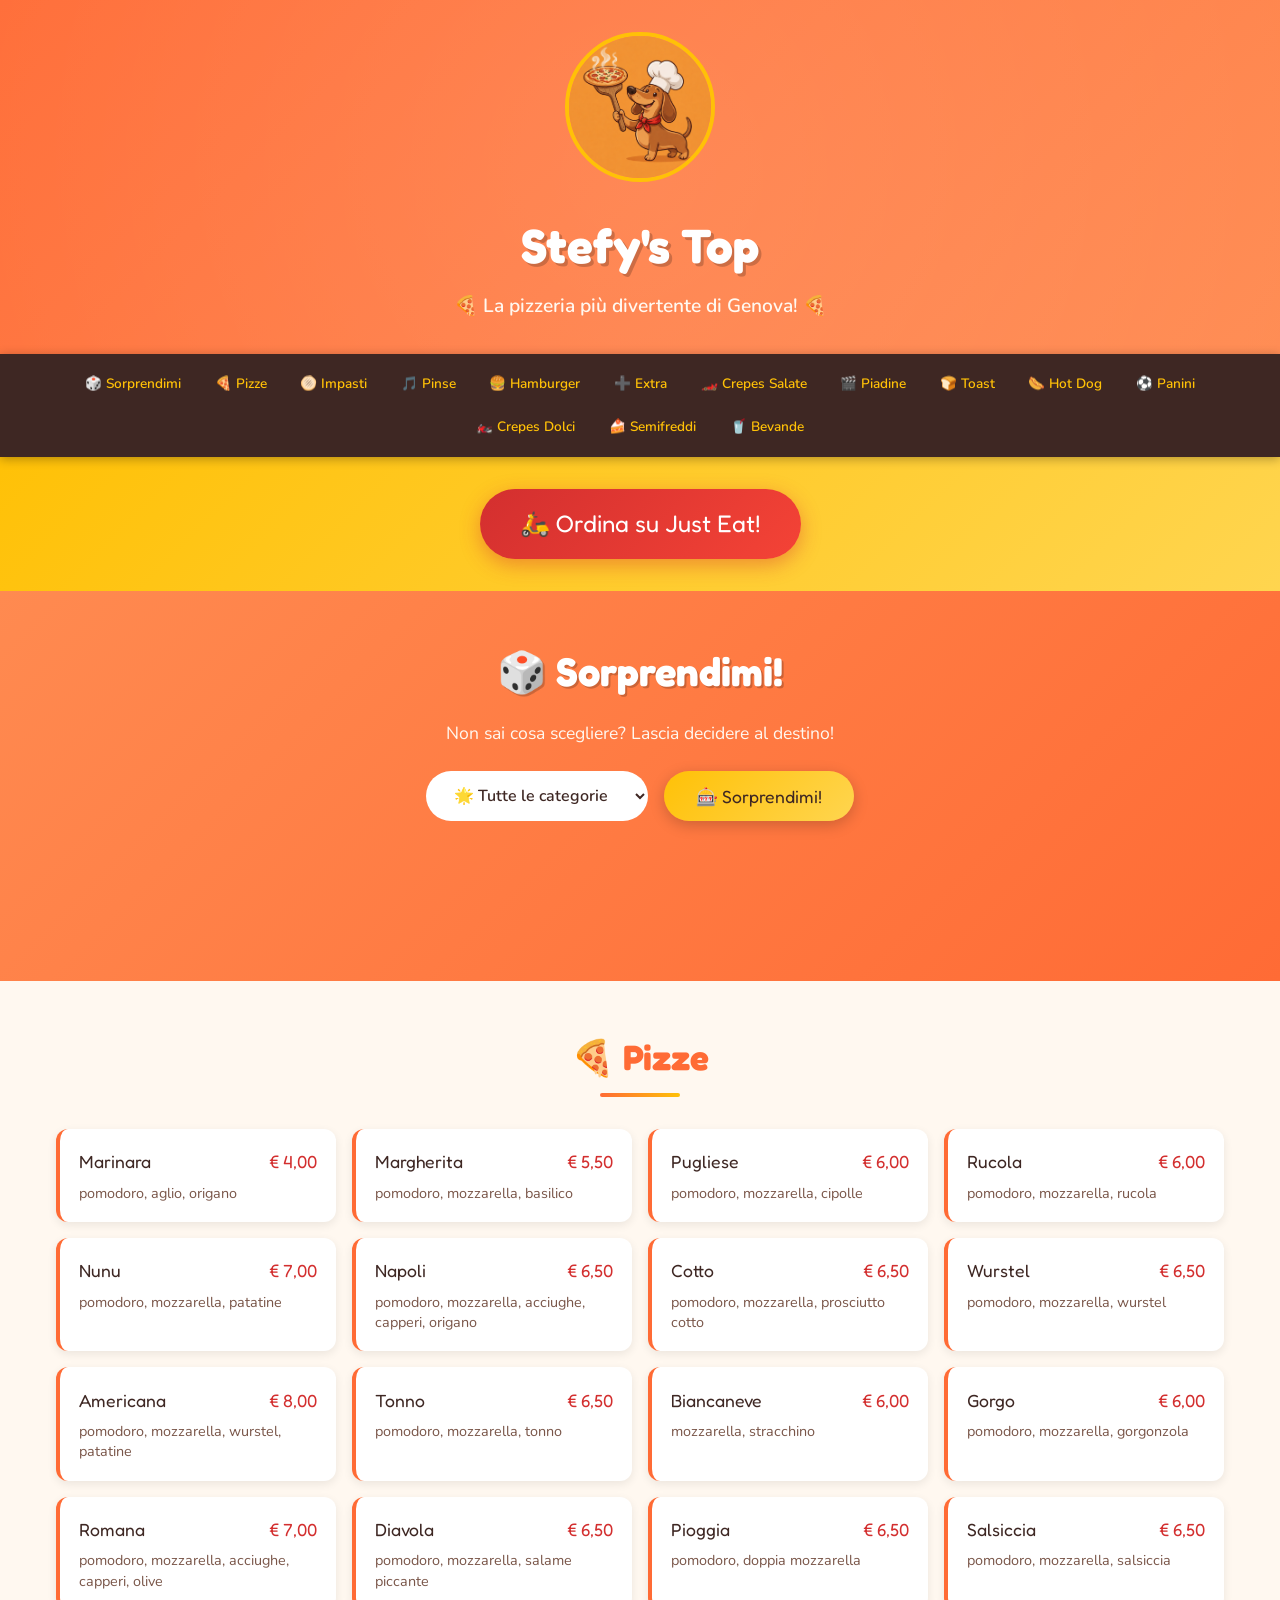
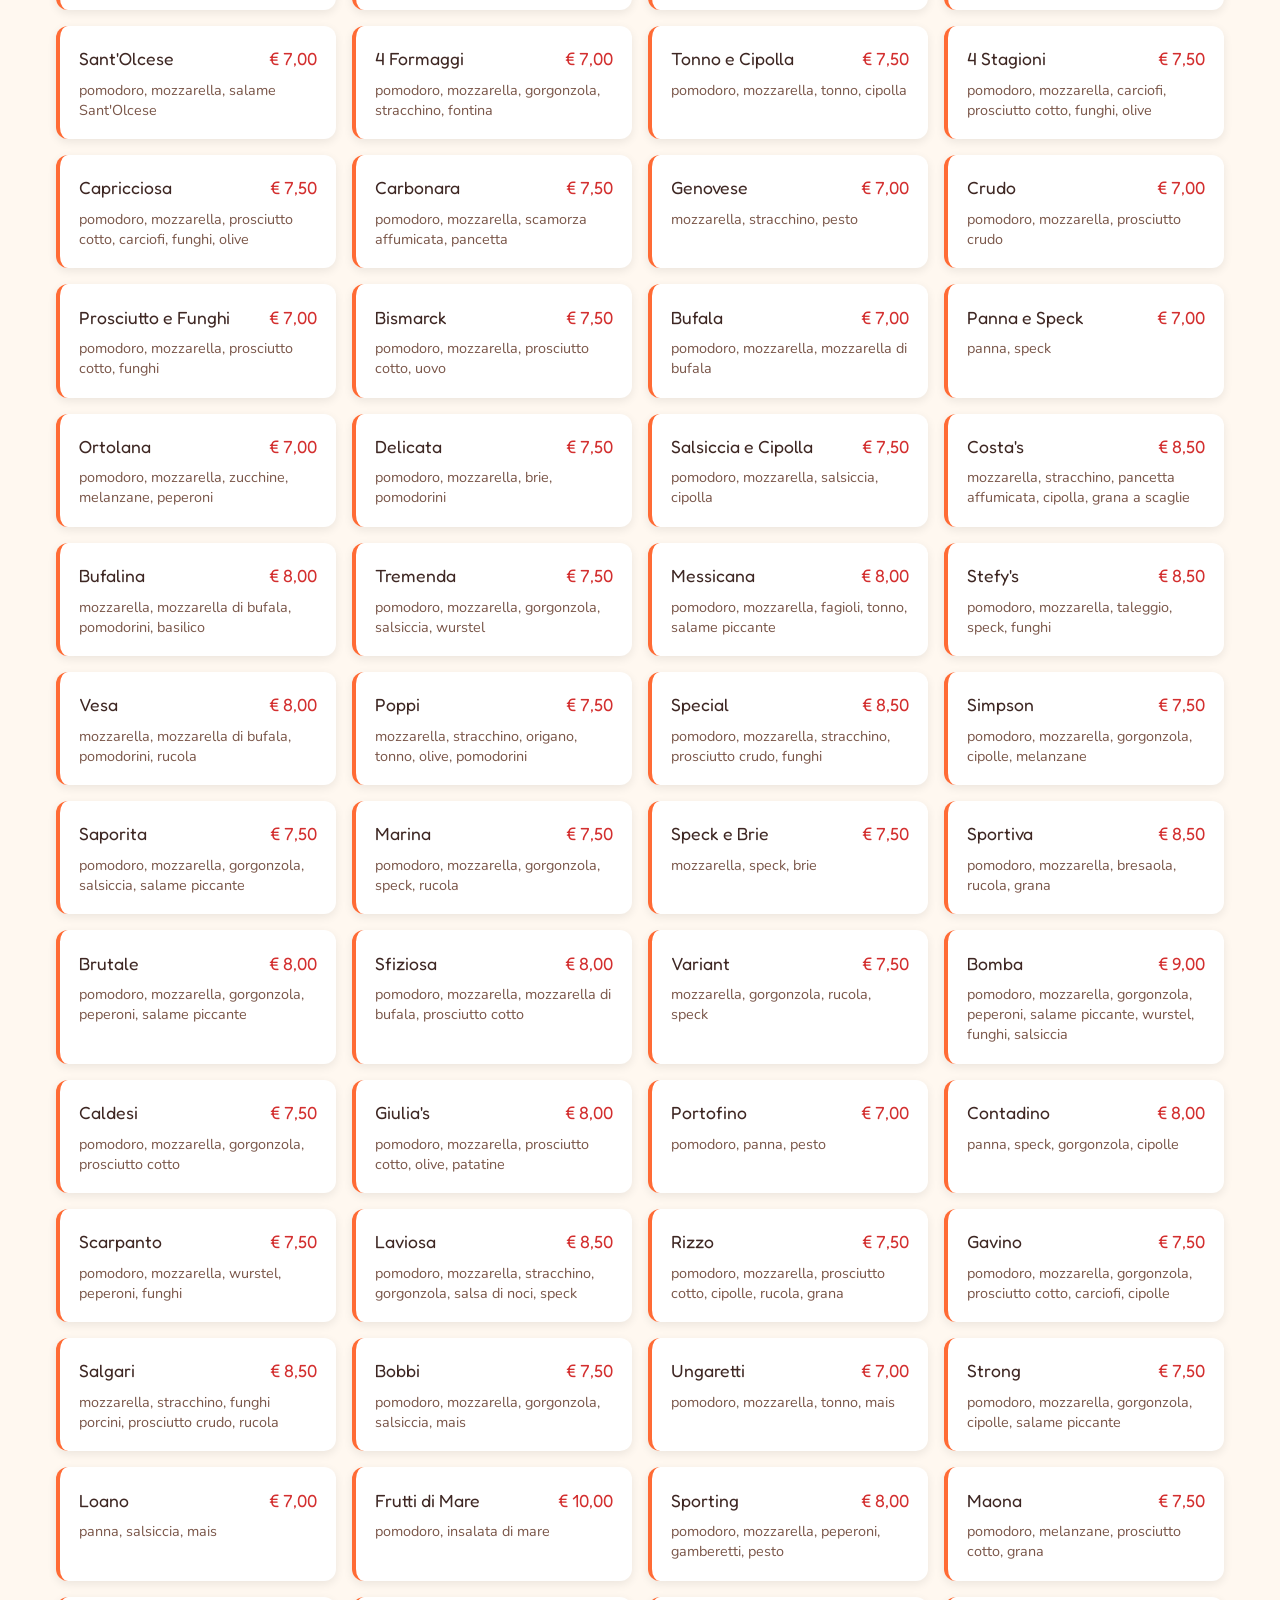
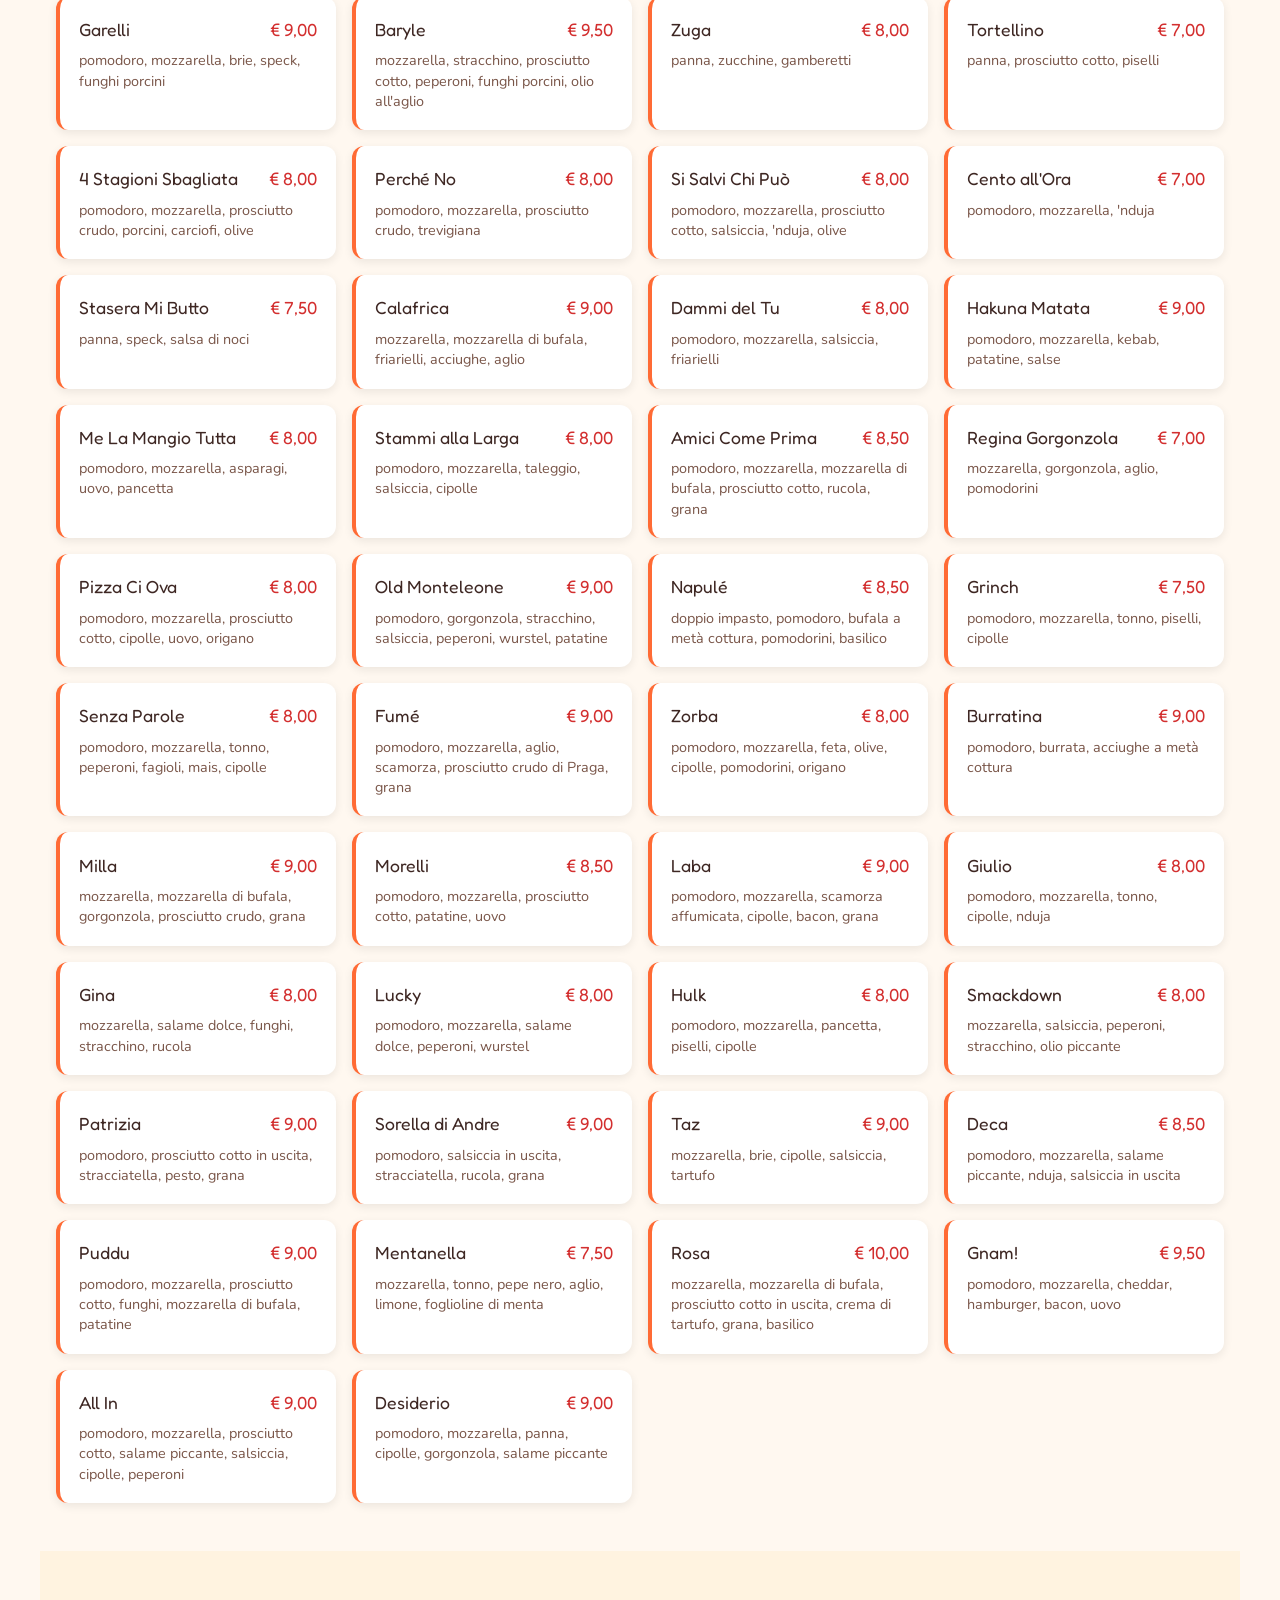
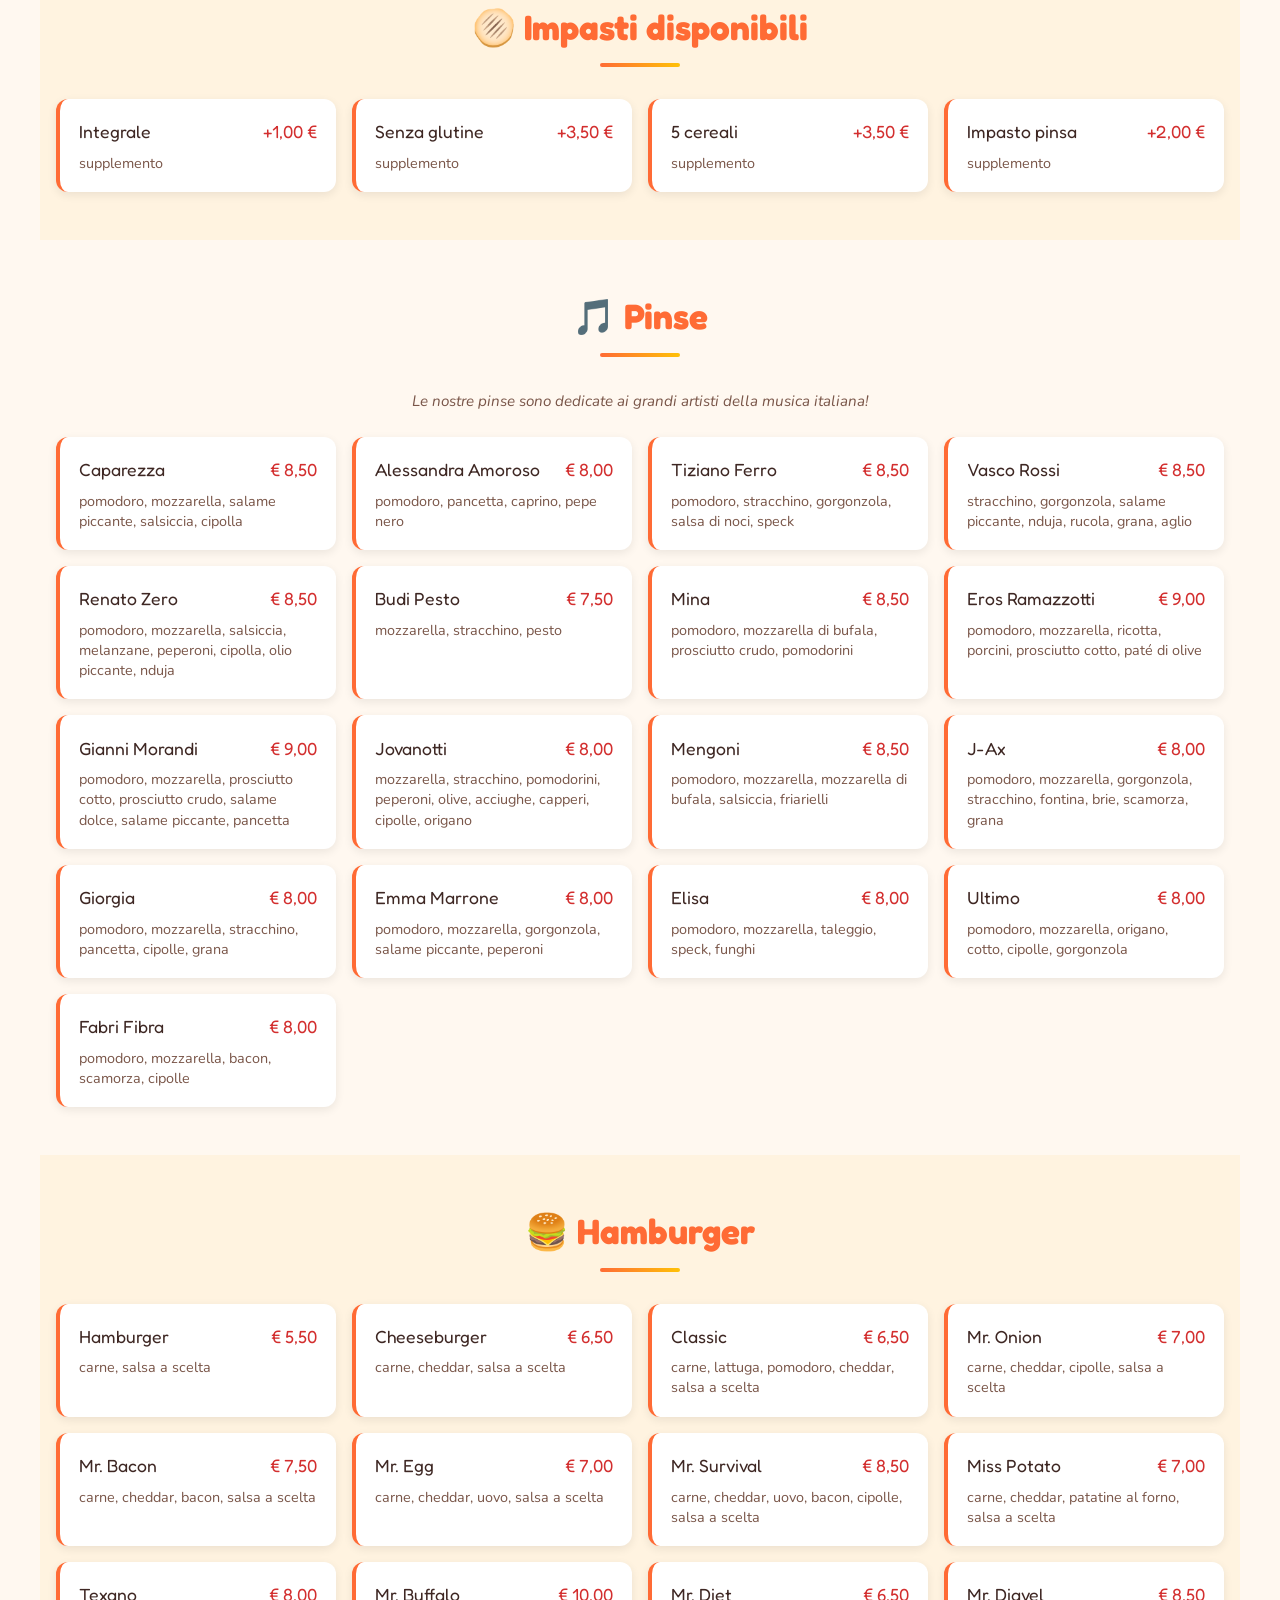
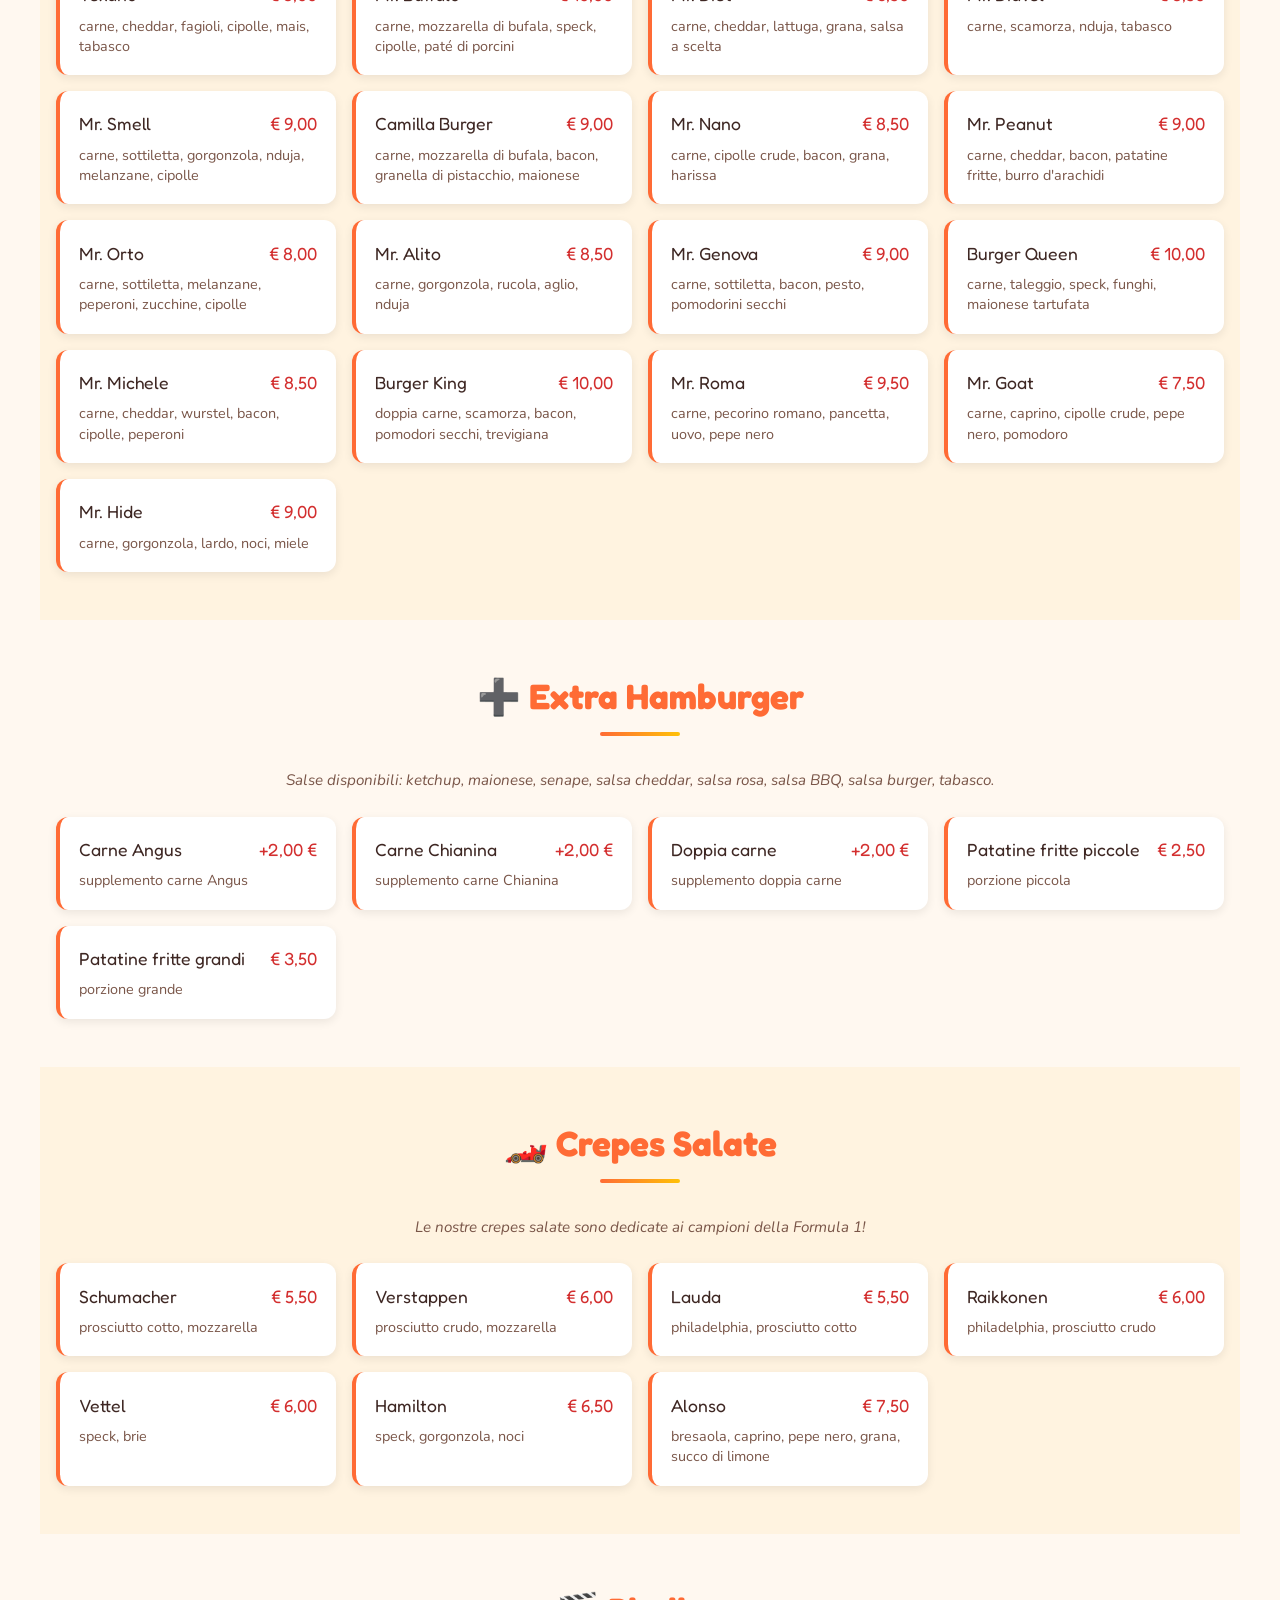
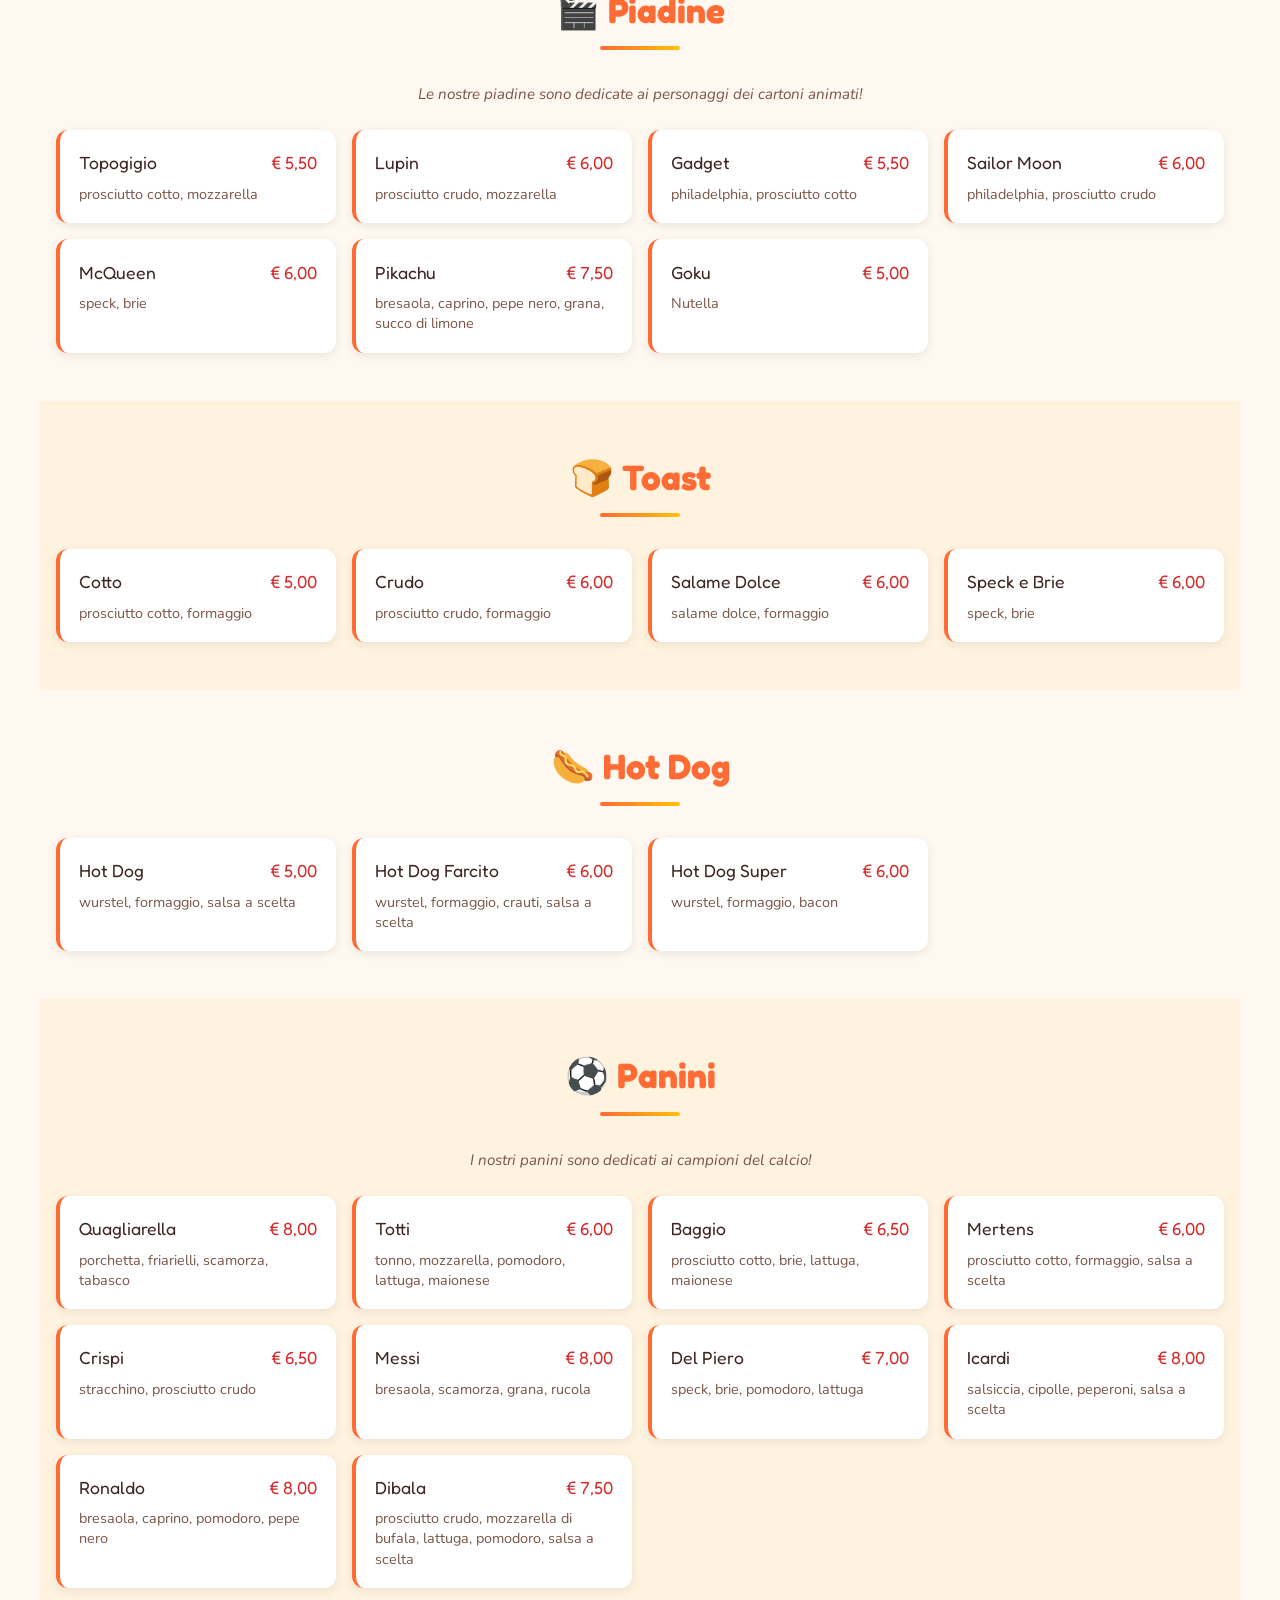
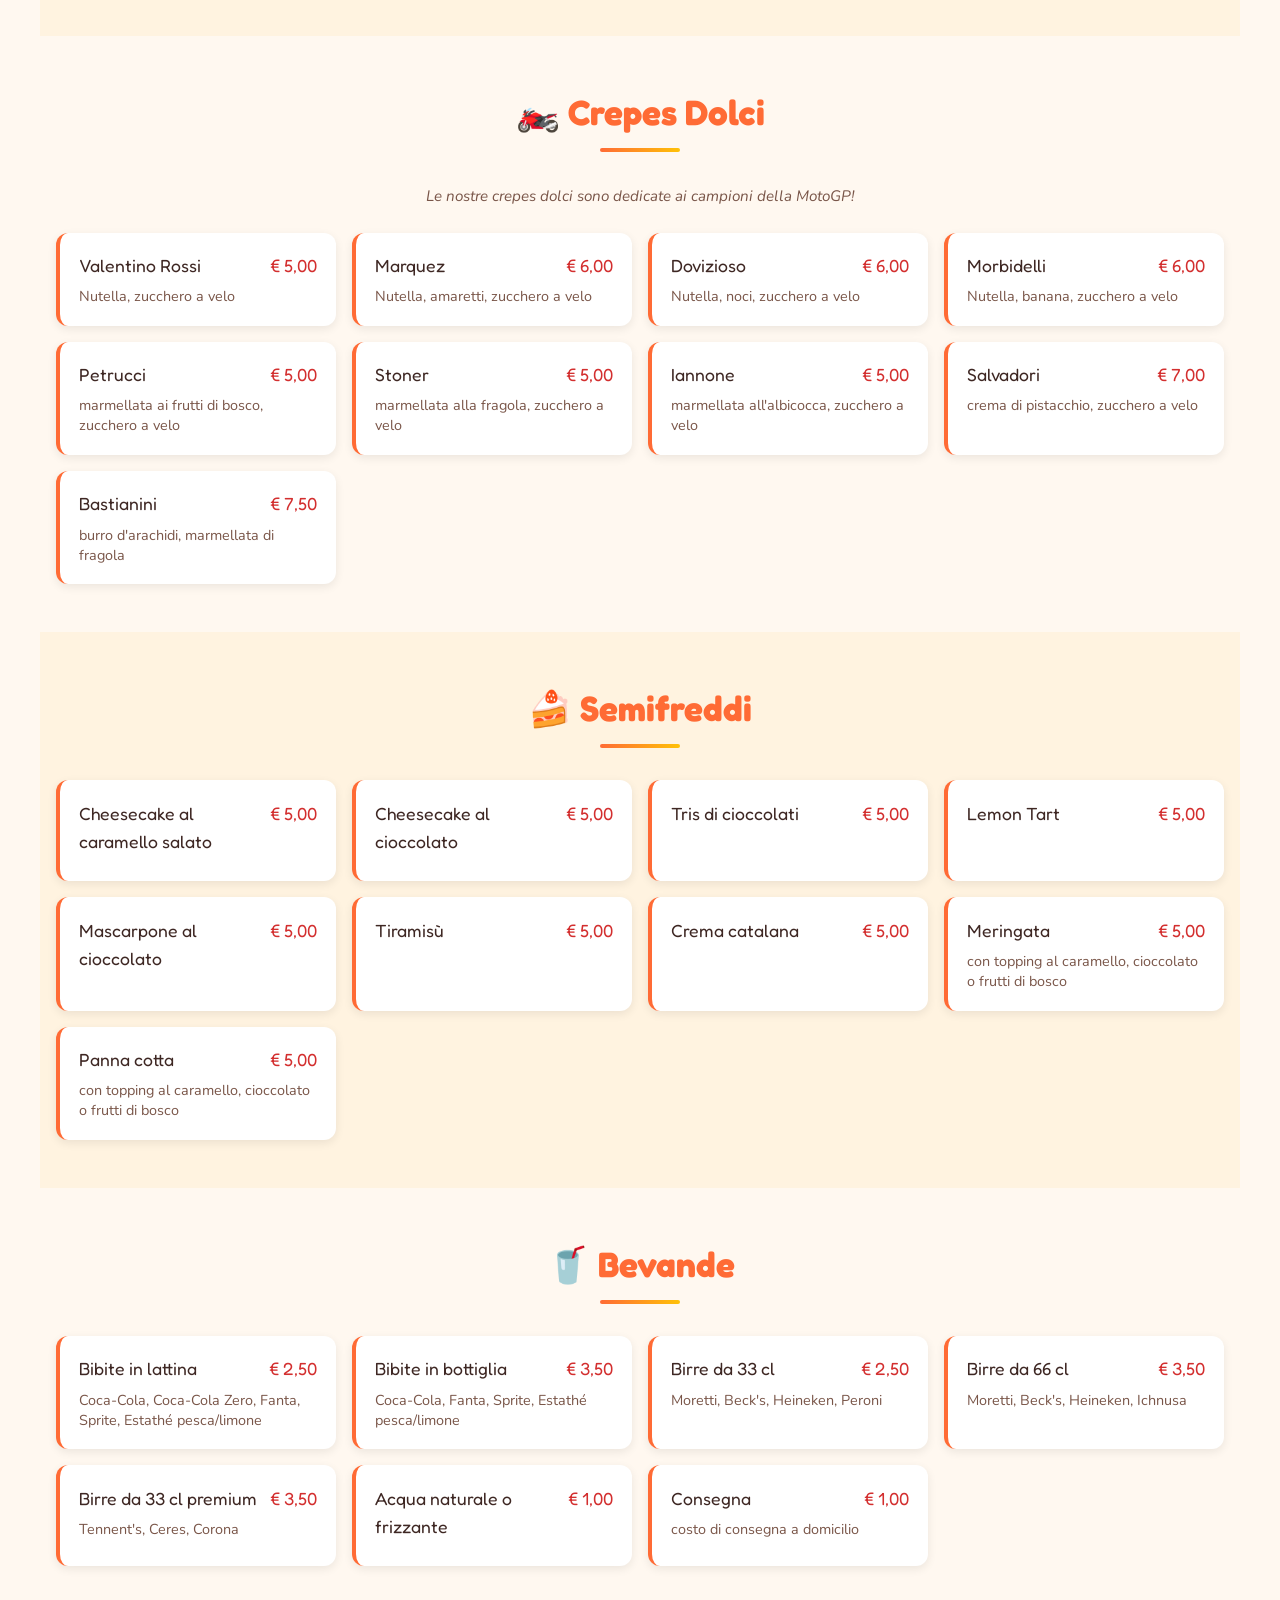
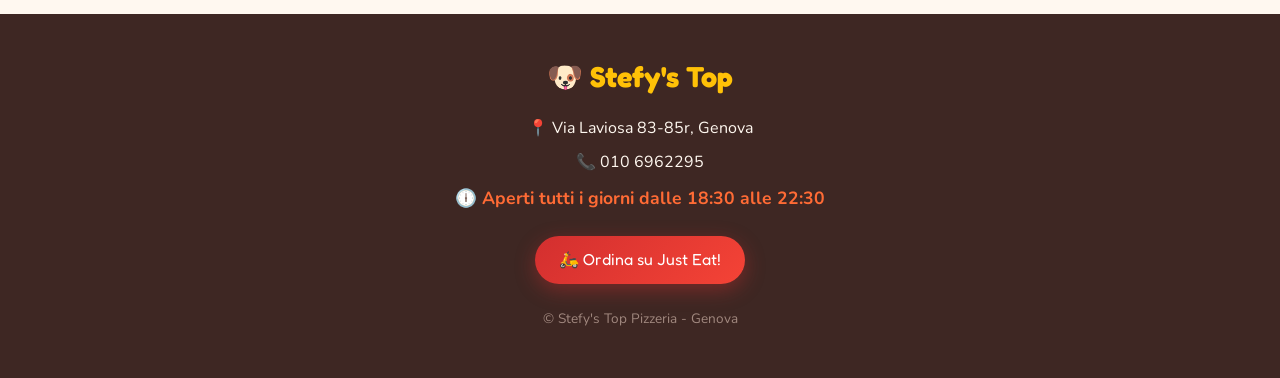
==== Sito/final/index.html @ 343612b5 "Add files via upload" ====
<!DOCTYPE html>
<html lang="it">
<head>
    <meta charset="UTF-8">
    <meta name="viewport" content="width=device-width, initial-scale=1.0">
    <title>Stefy's Top - Pizzeria Genova</title>
    <meta name="description" content="Stefy's Top Pizzeria a Genova - Pizza, Hamburger, Piadine e tanto altro! Ordina su Just Eat o vieni a trovarci in Via Laviosa 83-85r.">
    
    <!-- Stylesheet -->
    <link rel="stylesheet" href="style.css">
</head>
<body>

    <!-- ==========================================================================
         HEADER - Intestazione con mascotte e nome pizzeria
         Per cambiare il nome o il tagline, modifica il testo qui sotto.
         Per cambiare l'immagine della mascotte, sostituisci il file images/mascot.png
         ========================================================================== -->
    <header class="header">
        <div class="header-content">
            <img
src="images/mascot.png"
alt="Mascotte Stefy's Top - bassotto con cappello da chef"
class="mascot-img"
>
            <h1>Stefy's Top</h1>
            <p class="tagline">🍕 La pizzeria più divertente di Genova! 🍕</p>
        </div>
    </header>

    <!-- ==========================================================================
         NAVIGAZIONE - Menu di navigazione sticky
         Per aggiungere una nuova sezione, aggiungi un nuovo <a> con href="#id-sezione"
         ========================================================================== -->
    <nav class="nav">
        <div class="nav-container">
            <a href="#sorprendimi">🎲 Sorprendimi</a>
            <a href="#pizze">🍕 Pizze</a>
            <a href="#impasti">🫓 Impasti</a>
            <a href="#pinse">🎵 Pinse</a>
            <a href="#hamburger">🍔 Hamburger</a>
            <a href="#extra-hamburger">➕ Extra</a>
            <a href="#crepes-salate">🏎️ Crepes Salate</a>
            <a href="#piadine">🎬 Piadine</a>
            <a href="#toast">🍞 Toast</a>
            <a href="#hotdog">🌭 Hot Dog</a>
            <a href="#panini">⚽ Panini</a>
            <a href="#crepes-dolci">🏍️ Crepes Dolci</a>
            <a href="#semifreddi">🍰 Semifreddi</a>
            <a href="#bevande">🥤 Bevande</a>
        </div>
    </nav>

    <!-- ==========================================================================
         BOTTONE JUST EAT - Link per ordinare online
         Per cambiare il link, modifica l'attributo href qui sotto.
         ========================================================================== -->
    <section class="justeat-section">
        <a
href="https://www.justeat.it/restaurants-stefystoppizzeria/menu"
class="justeat-btn"
target="_blank"
rel="noopener noreferrer"
>
            🛵 Ordina su Just Eat!
        </a>
    </section>

    <!-- ==========================================================================
         SEZIONE SORPRENDIMI - Feature interattiva
         L'utente sceglie una categoria e riceve un suggerimento casuale.
         La logica è gestita in script.js
         ========================================================================== -->
    <section class="sorprendimi-section" id="sorprendimi">
        <h2>🎲 Sorprendimi!</h2>
        <p>Non sai cosa scegliere? Lascia decidere al destino!</p>
        <div class="sorprendimi-controls">
            <select
id="sorprendimi-category"
class="sorprendimi-select"
aria-label="Scegli una categoria"
>
                <option value="tutte">🌟 Tutte le categorie</option>
                <option value="Pizze">🍕 Pizze</option>
                <option value="Pinse">🎵 Pinse</option>
                <option value="Hamburger">🍔 Hamburger</option>
                <option value="Crepes Salate">🏎️ Crepes Salate</option>
                <option value="Piadine">🎬 Piadine</option>
                <option value="Toast">🍞 Toast</option>
                <option value="Hot Dog">🌭 Hot Dog</option>
                <option value="Panini">⚽ Panini</option>
                <option value="Crepes Dolci">🏍️ Crepes Dolci</option>
                <option value="Semifreddi">🍰 Semifreddi</option>
            </select>
            <button id="sorprendimi-btn" class="sorprendimi-btn">🎰 Sorprendimi!</button>
        </div>
        <div id="sorprendimi-result" class="sorprendimi-result"></div>
    </section>

    <!-- ==========================================================================
         SEZIONI MENU
         Ogni sezione contiene gli elementi di una categoria.
         Per aggiungere/rimuovere elementi, modifica sia l'HTML qui sotto
         che i dati in script.js (per la funzione Sorprendimi).
         ========================================================================== -->

    <!-- ===== PIZZE ===== -->
    <section class="menu-section" id="pizze">
        <h2>🍕 Pizze</h2>
        <div class="section-divider"></div>
        <div class="menu-grid">
            <div class="menu-card">
<div class="item-header"><span class="item-name">Marinara</span><span class="item-price">€ 4,00</span></div>
<p class="item-desc">pomodoro, aglio, origano</p>
</div>
            <div class="menu-card">
<div class="item-header"><span class="item-name">Margherita</span><span class="item-price">€ 5,50</span></div>
<p class="item-desc">pomodoro, mozzarella, basilico</p>
</div>
            <div class="menu-card">
<div class="item-header"><span class="item-name">Pugliese</span><span class="item-price">€ 6,00</span></div>
<p class="item-desc">pomodoro, mozzarella, cipolle</p>
</div>
            <div class="menu-card">
<div class="item-header"><span class="item-name">Rucola</span><span class="item-price">€ 6,00</span></div>
<p class="item-desc">pomodoro, mozzarella, rucola</p>
</div>
            <div class="menu-card">
<div class="item-header"><span class="item-name">Nunu</span><span class="item-price">€ 7,00</span></div>
<p class="item-desc">pomodoro, mozzarella, patatine</p>
</div>
            <div class="menu-card">
<div class="item-header"><span class="item-name">Napoli</span><span class="item-price">€ 6,50</span></div>
<p class="item-desc">pomodoro, mozzarella, acciughe, capperi, origano</p>
</div>
            <div class="menu-card">
<div class="item-header"><span class="item-name">Cotto</span><span class="item-price">€ 6,50</span></div>
<p class="item-desc">pomodoro, mozzarella, prosciutto cotto</p>
</div>
            <div class="menu-card">
<div class="item-header"><span class="item-name">Wurstel</span><span class="item-price">€ 6,50</span></div>
<p class="item-desc">pomodoro, mozzarella, wurstel</p>
</div>
            <div class="menu-card">
<div class="item-header"><span class="item-name">Americana</span><span class="item-price">€ 8,00</span></div>
<p class="item-desc">pomodoro, mozzarella, wurstel, patatine</p>
</div>
            <div class="menu-card">
<div class="item-header"><span class="item-name">Tonno</span><span class="item-price">€ 6,50</span></div>
<p class="item-desc">pomodoro, mozzarella, tonno</p>
</div>
            <div class="menu-card">
<div class="item-header"><span class="item-name">Biancaneve</span><span class="item-price">€ 6,00</span></div>
<p class="item-desc">mozzarella, stracchino</p>
</div>
            <div class="menu-card">
<div class="item-header"><span class="item-name">Gorgo</span><span class="item-price">€ 6,00</span></div>
<p class="item-desc">pomodoro, mozzarella, gorgonzola</p>
</div>
            <div class="menu-card">
<div class="item-header"><span class="item-name">Romana</span><span class="item-price">€ 7,00</span></div>
<p class="item-desc">pomodoro, mozzarella, acciughe, capperi, olive</p>
</div>
            <div class="menu-card">
<div class="item-header"><span class="item-name">Diavola</span><span class="item-price">€ 6,50</span></div>
<p class="item-desc">pomodoro, mozzarella, salame piccante</p>
</div>
            <div class="menu-card">
<div class="item-header"><span class="item-name">Pioggia</span><span class="item-price">€ 6,50</span></div>
<p class="item-desc">pomodoro, doppia mozzarella</p>
</div>
            <div class="menu-card">
<div class="item-header"><span class="item-name">Salsiccia</span><span class="item-price">€ 6,50</span></div>
<p class="item-desc">pomodoro, mozzarella, salsiccia</p>
</div>
            <div class="menu-card">
<div class="item-header"><span class="item-name">Sant'Olcese</span><span class="item-price">€ 7,00</span></div>
<p class="item-desc">pomodoro, mozzarella, salame Sant'Olcese</p>
</div>
            <div class="menu-card">
<div class="item-header"><span class="item-name">4 Formaggi</span><span class="item-price">€ 7,00</span></div>
<p class="item-desc">pomodoro, mozzarella, gorgonzola, stracchino, fontina</p>
</div>
            <div class="menu-card">
<div class="item-header"><span class="item-name">Tonno e Cipolla</span><span class="item-price">€ 7,50</span></div>
<p class="item-desc">pomodoro, mozzarella, tonno, cipolla</p>
</div>
            <div class="menu-card">
<div class="item-header"><span class="item-name">4 Stagioni</span><span class="item-price">€ 7,50</span></div>
<p class="item-desc">pomodoro, mozzarella, carciofi, prosciutto cotto, funghi, olive</p>
</div>
            <div class="menu-card">
<div class="item-header"><span class="item-name">Capricciosa</span><span class="item-price">€ 7,50</span></div>
<p class="item-desc">pomodoro, mozzarella, prosciutto cotto, carciofi, funghi, olive</p>
</div>
            <div class="menu-card">
<div class="item-header"><span class="item-name">Carbonara</span><span class="item-price">€ 7,50</span></div>
<p class="item-desc">pomodoro, mozzarella, scamorza affumicata, pancetta</p>
</div>
            <div class="menu-card">
<div class="item-header"><span class="item-name">Genovese</span><span class="item-price">€ 7,00</span></div>
<p class="item-desc">mozzarella, stracchino, pesto</p>
</div>
            <div class="menu-card">
<div class="item-header"><span class="item-name">Crudo</span><span class="item-price">€ 7,00</span></div>
<p class="item-desc">pomodoro, mozzarella, prosciutto crudo</p>
</div>
            <div class="menu-card">
<div class="item-header"><span class="item-name">Prosciutto e Funghi</span><span class="item-price">€ 7,00</span></div>
<p class="item-desc">pomodoro, mozzarella, prosciutto cotto, funghi</p>
</div>
            <div class="menu-card">
<div class="item-header"><span class="item-name">Bismarck</span><span class="item-price">€ 7,50</span></div>
<p class="item-desc">pomodoro, mozzarella, prosciutto cotto, uovo</p>
</div>
            <div class="menu-card">
<div class="item-header"><span class="item-name">Bufala</span><span class="item-price">€ 7,00</span></div>
<p class="item-desc">pomodoro, mozzarella, mozzarella di bufala</p>
</div>
            <div class="menu-card">
<div class="item-header"><span class="item-name">Panna e Speck</span><span class="item-price">€ 7,00</span></div>
<p class="item-desc">panna, speck</p>
</div>
            <div class="menu-card">
<div class="item-header"><span class="item-name">Ortolana</span><span class="item-price">€ 7,00</span></div>
<p class="item-desc">pomodoro, mozzarella, zucchine, melanzane, peperoni</p>
</div>
            <div class="menu-card">
<div class="item-header"><span class="item-name">Delicata</span><span class="item-price">€ 7,50</span></div>
<p class="item-desc">pomodoro, mozzarella, brie, pomodorini</p>
</div>
            <div class="menu-card">
<div class="item-header"><span class="item-name">Salsiccia e Cipolla</span><span class="item-price">€ 7,50</span></div>
<p class="item-desc">pomodoro, mozzarella, salsiccia, cipolla</p>
</div>
            <div class="menu-card">
<div class="item-header"><span class="item-name">Costa's</span><span class="item-price">€ 8,50</span></div>
<p class="item-desc">mozzarella, stracchino, pancetta affumicata, cipolla, grana a scaglie</p>
</div>
            <div class="menu-card">
<div class="item-header"><span class="item-name">Bufalina</span><span class="item-price">€ 8,00</span></div>
<p class="item-desc">mozzarella, mozzarella di bufala, pomodorini, basilico</p>
</div>
            <div class="menu-card">
<div class="item-header"><span class="item-name">Tremenda</span><span class="item-price">€ 7,50</span></div>
<p class="item-desc">pomodoro, mozzarella, gorgonzola, salsiccia, wurstel</p>
</div>
            <div class="menu-card">
<div class="item-header"><span class="item-name">Messicana</span><span class="item-price">€ 8,00</span></div>
<p class="item-desc">pomodoro, mozzarella, fagioli, tonno, salame piccante</p>
</div>
            <div class="menu-card">
<div class="item-header"><span class="item-name">Stefy's</span><span class="item-price">€ 8,50</span></div>
<p class="item-desc">pomodoro, mozzarella, taleggio, speck, funghi</p>
</div>
            <div class="menu-card">
<div class="item-header"><span class="item-name">Vesa</span><span class="item-price">€ 8,00</span></div>
<p class="item-desc">mozzarella, mozzarella di bufala, pomodorini, rucola</p>
</div>
            <div class="menu-card">
<div class="item-header"><span class="item-name">Poppi</span><span class="item-price">€ 7,50</span></div>
<p class="item-desc">mozzarella, stracchino, origano, tonno, olive, pomodorini</p>
</div>
            <div class="menu-card">
<div class="item-header"><span class="item-name">Special</span><span class="item-price">€ 8,50</span></div>
<p class="item-desc">pomodoro, mozzarella, stracchino, prosciutto crudo, funghi</p>
</div>
            <div class="menu-card">
<div class="item-header"><span class="item-name">Simpson</span><span class="item-price">€ 7,50</span></div>
<p class="item-desc">pomodoro, mozzarella, gorgonzola, cipolle, melanzane</p>
</div>
            <div class="menu-card">
<div class="item-header"><span class="item-name">Saporita</span><span class="item-price">€ 7,50</span></div>
<p class="item-desc">pomodoro, mozzarella, gorgonzola, salsiccia, salame piccante</p>
</div>
            <div class="menu-card">
<div class="item-header"><span class="item-name">Marina</span><span class="item-price">€ 7,50</span></div>
<p class="item-desc">pomodoro, mozzarella, gorgonzola, speck, rucola</p>
</div>
            <div class="menu-card">
<div class="item-header"><span class="item-name">Speck e Brie</span><span class="item-price">€ 7,50</span></div>
<p class="item-desc">mozzarella, speck, brie</p>
</div>
            <div class="menu-card">
<div class="item-header"><span class="item-name">Sportiva</span><span class="item-price">€ 8,50</span></div>
<p class="item-desc">pomodoro, mozzarella, bresaola, rucola, grana</p>
</div>
            <div class="menu-card">
<div class="item-header"><span class="item-name">Brutale</span><span class="item-price">€ 8,00</span></div>
<p class="item-desc">pomodoro, mozzarella, gorgonzola, peperoni, salame piccante</p>
</div>
            <div class="menu-card">
<div class="item-header"><span class="item-name">Sfiziosa</span><span class="item-price">€ 8,00</span></div>
<p class="item-desc">pomodoro, mozzarella, mozzarella di bufala, prosciutto cotto</p>
</div>
            <div class="menu-card">
<div class="item-header"><span class="item-name">Variant</span><span class="item-price">€ 7,50</span></div>
<p class="item-desc">mozzarella, gorgonzola, rucola, speck</p>
</div>
            <div class="menu-card">
<div class="item-header"><span class="item-name">Bomba</span><span class="item-price">€ 9,00</span></div>
<p class="item-desc">pomodoro, mozzarella, gorgonzola, peperoni, salame piccante, wurstel, funghi, salsiccia</p>
</div>
            <div class="menu-card">
<div class="item-header"><span class="item-name">Caldesi</span><span class="item-price">€ 7,50</span></div>
<p class="item-desc">pomodoro, mozzarella, gorgonzola, prosciutto cotto</p>
</div>
            <div class="menu-card">
<div class="item-header"><span class="item-name">Giulia's</span><span class="item-price">€ 8,00</span></div>
<p class="item-desc">pomodoro, mozzarella, prosciutto cotto, olive, patatine</p>
</div>
            <div class="menu-card">
<div class="item-header"><span class="item-name">Portofino</span><span class="item-price">€ 7,00</span></div>
<p class="item-desc">pomodoro, panna, pesto</p>
</div>
            <div class="menu-card">
<div class="item-header"><span class="item-name">Contadino</span><span class="item-price">€ 8,00</span></div>
<p class="item-desc">panna, speck, gorgonzola, cipolle</p>
</div>
            <div class="menu-card">
<div class="item-header"><span class="item-name">Scarpanto</span><span class="item-price">€ 7,50</span></div>
<p class="item-desc">pomodoro, mozzarella, wurstel, peperoni, funghi</p>
</div>
            <div class="menu-card">
<div class="item-header"><span class="item-name">Laviosa</span><span class="item-price">€ 8,50</span></div>
<p class="item-desc">pomodoro, mozzarella, stracchino, gorgonzola, salsa di noci, speck</p>
</div>
            <div class="menu-card">
<div class="item-header"><span class="item-name">Rizzo</span><span class="item-price">€ 7,50</span></div>
<p class="item-desc">pomodoro, mozzarella, prosciutto cotto, cipolle, rucola, grana</p>
</div>
            <div class="menu-card">
<div class="item-header"><span class="item-name">Gavino</span><span class="item-price">€ 7,50</span></div>
<p class="item-desc">pomodoro, mozzarella, gorgonzola, prosciutto cotto, carciofi, cipolle</p>
</div>
            <div class="menu-card">
<div class="item-header"><span class="item-name">Salgari</span><span class="item-price">€ 8,50</span></div>
<p class="item-desc">mozzarella, stracchino, funghi porcini, prosciutto crudo, rucola</p>
</div>
            <div class="menu-card">
<div class="item-header"><span class="item-name">Bobbi</span><span class="item-price">€ 7,50</span></div>
<p class="item-desc">pomodoro, mozzarella, gorgonzola, salsiccia, mais</p>
</div>
            <div class="menu-card">
<div class="item-header"><span class="item-name">Ungaretti</span><span class="item-price">€ 7,00</span></div>
<p class="item-desc">pomodoro, mozzarella, tonno, mais</p>
</div>
            <div class="menu-card">
<div class="item-header"><span class="item-name">Strong</span><span class="item-price">€ 7,50</span></div>
<p class="item-desc">pomodoro, mozzarella, gorgonzola, cipolle, salame piccante</p>
</div>
            <div class="menu-card">
<div class="item-header"><span class="item-name">Loano</span><span class="item-price">€ 7,00</span></div>
<p class="item-desc">panna, salsiccia, mais</p>
</div>
            <div class="menu-card">
<div class="item-header"><span class="item-name">Frutti di Mare</span><span class="item-price">€ 10,00</span></div>
<p class="item-desc">pomodoro, insalata di mare</p>
</div>
            <div class="menu-card">
<div class="item-header"><span class="item-name">Sporting</span><span class="item-price">€ 8,00</span></div>
<p class="item-desc">pomodoro, mozzarella, peperoni, gamberetti, pesto</p>
</div>
            <div class="menu-card">
<div class="item-header"><span class="item-name">Maona</span><span class="item-price">€ 7,50</span></div>
<p class="item-desc">pomodoro, melanzane, prosciutto cotto, grana</p>
</div>
            <div class="menu-card">
<div class="item-header"><span class="item-name">Garelli</span><span class="item-price">€ 9,00</span></div>
<p class="item-desc">pomodoro, mozzarella, brie, speck, funghi porcini</p>
</div>
            <div class="menu-card">
<div class="item-header"><span class="item-name">Baryle</span><span class="item-price">€ 9,50</span></div>
<p class="item-desc">mozzarella, stracchino, prosciutto cotto, peperoni, funghi porcini, olio all'aglio</p>
</div>
            <div class="menu-card">
<div class="item-header"><span class="item-name">Zuga</span><span class="item-price">€ 8,00</span></div>
<p class="item-desc">panna, zucchine, gamberetti</p>
</div>
            <div class="menu-card">
<div class="item-header"><span class="item-name">Tortellino</span><span class="item-price">€ 7,00</span></div>
<p class="item-desc">panna, prosciutto cotto, piselli</p>
</div>
            <div class="menu-card">
<div class="item-header"><span class="item-name">4 Stagioni Sbagliata</span><span class="item-price">€ 8,00</span></div>
<p class="item-desc">pomodoro, mozzarella, prosciutto crudo, porcini, carciofi, olive</p>
</div>
            <div class="menu-card">
<div class="item-header"><span class="item-name">Perché No</span><span class="item-price">€ 8,00</span></div>
<p class="item-desc">pomodoro, mozzarella, prosciutto crudo, trevigiana</p>
</div>
            <div class="menu-card">
<div class="item-header"><span class="item-name">Si Salvi Chi Può</span><span class="item-price">€ 8,00</span></div>
<p class="item-desc">pomodoro, mozzarella, prosciutto cotto, salsiccia, 'nduja, olive</p>
</div>
            <div class="menu-card">
<div class="item-header"><span class="item-name">Cento all'Ora</span><span class="item-price">€ 7,00</span></div>
<p class="item-desc">pomodoro, mozzarella, 'nduja</p>
</div>
            <div class="menu-card">
<div class="item-header"><span class="item-name">Stasera Mi Butto</span><span class="item-price">€ 7,50</span></div>
<p class="item-desc">panna, speck, salsa di noci</p>
</div>
            <div class="menu-card">
<div class="item-header"><span class="item-name">Calafrica</span><span class="item-price">€ 9,00</span></div>
<p class="item-desc">mozzarella, mozzarella di bufala, friarielli, acciughe, aglio</p>
</div>
            <div class="menu-card">
<div class="item-header"><span class="item-name">Dammi del Tu</span><span class="item-price">€ 8,00</span></div>
<p class="item-desc">pomodoro, mozzarella, salsiccia, friarielli</p>
</div>
            <div class="menu-card">
<div class="item-header"><span class="item-name">Hakuna Matata</span><span class="item-price">€ 9,00</span></div>
<p class="item-desc">pomodoro, mozzarella, kebab, patatine, salse</p>
</div>
            <div class="menu-card">
<div class="item-header"><span class="item-name">Me La Mangio Tutta</span><span class="item-price">€ 8,00</span></div>
<p class="item-desc">pomodoro, mozzarella, asparagi, uovo, pancetta</p>
</div>
            <div class="menu-card">
<div class="item-header"><span class="item-name">Stammi alla Larga</span><span class="item-price">€ 8,00</span></div>
<p class="item-desc">pomodoro, mozzarella, taleggio, salsiccia, cipolle</p>
</div>
            <div class="menu-card">
<div class="item-header"><span class="item-name">Amici Come Prima</span><span class="item-price">€ 8,50</span></div>
<p class="item-desc">pomodoro, mozzarella, mozzarella di bufala, prosciutto cotto, rucola, grana</p>
</div>
            <div class="menu-card">
<div class="item-header"><span class="item-name">Regina Gorgonzola</span><span class="item-price">€ 7,00</span></div>
<p class="item-desc">mozzarella, gorgonzola, aglio, pomodorini</p>
</div>
            <div class="menu-card">
<div class="item-header"><span class="item-name">Pizza Ci Ova</span><span class="item-price">€ 8,00</span></div>
<p class="item-desc">pomodoro, mozzarella, prosciutto cotto, cipolle, uovo, origano</p>
</div>
            <div class="menu-card">
<div class="item-header"><span class="item-name">Old Monteleone</span><span class="item-price">€ 9,00</span></div>
<p class="item-desc">pomodoro, gorgonzola, stracchino, salsiccia, peperoni, wurstel, patatine</p>
</div>
            <div class="menu-card">
<div class="item-header"><span class="item-name">Napulé</span><span class="item-price">€ 8,50</span></div>
<p class="item-desc">doppio impasto, pomodoro, bufala a metà cottura, pomodorini, basilico</p>
</div>
            <div class="menu-card">
<div class="item-header"><span class="item-name">Grinch</span><span class="item-price">€ 7,50</span></div>
<p class="item-desc">pomodoro, mozzarella, tonno, piselli, cipolle</p>
</div>
            <div class="menu-card">
<div class="item-header"><span class="item-name">Senza Parole</span><span class="item-price">€ 8,00</span></div>
<p class="item-desc">pomodoro, mozzarella, tonno, peperoni, fagioli, mais, cipolle</p>
</div>
            <div class="menu-card">
<div class="item-header"><span class="item-name">Fumé</span><span class="item-price">€ 9,00</span></div>
<p class="item-desc">pomodoro, mozzarella, aglio, scamorza, prosciutto crudo di Praga, grana</p>
</div>
            <div class="menu-card">
<div class="item-header"><span class="item-name">Zorba</span><span class="item-price">€ 8,00</span></div>
<p class="item-desc">pomodoro, mozzarella, feta, olive, cipolle, pomodorini, origano</p>
</div>
            <div class="menu-card">
<div class="item-header"><span class="item-name">Burratina</span><span class="item-price">€ 9,00</span></div>
<p class="item-desc">pomodoro, burrata, acciughe a metà cottura</p>
</div>
            <div class="menu-card">
<div class="item-header"><span class="item-name">Milla</span><span class="item-price">€ 9,00</span></div>
<p class="item-desc">mozzarella, mozzarella di bufala, gorgonzola, prosciutto crudo, grana</p>
</div>
            <div class="menu-card">
<div class="item-header"><span class="item-name">Morelli</span><span class="item-price">€ 8,50</span></div>
<p class="item-desc">pomodoro, mozzarella, prosciutto cotto, patatine, uovo</p>
</div>
            <div class="menu-card">
<div class="item-header"><span class="item-name">Laba</span><span class="item-price">€ 9,00</span></div>
<p class="item-desc">pomodoro, mozzarella, scamorza affumicata, cipolle, bacon, grana</p>
</div>
            <div class="menu-card">
<div class="item-header"><span class="item-name">Giulio</span><span class="item-price">€ 8,00</span></div>
<p class="item-desc">pomodoro, mozzarella, tonno, cipolle, nduja</p>
</div>
            <div class="menu-card">
<div class="item-header"><span class="item-name">Gina</span><span class="item-price">€ 8,00</span></div>
<p class="item-desc">mozzarella, salame dolce, funghi, stracchino, rucola</p>
</div>
            <div class="menu-card">
<div class="item-header"><span class="item-name">Lucky</span><span class="item-price">€ 8,00</span></div>
<p class="item-desc">pomodoro, mozzarella, salame dolce, peperoni, wurstel</p>
</div>
            <div class="menu-card">
<div class="item-header"><span class="item-name">Hulk</span><span class="item-price">€ 8,00</span></div>
<p class="item-desc">pomodoro, mozzarella, pancetta, piselli, cipolle</p>
</div>
            <div class="menu-card">
<div class="item-header"><span class="item-name">Smackdown</span><span class="item-price">€ 8,00</span></div>
<p class="item-desc">mozzarella, salsiccia, peperoni, stracchino, olio piccante</p>
</div>
            <div class="menu-card">
<div class="item-header"><span class="item-name">Patrizia</span><span class="item-price">€ 9,00</span></div>
<p class="item-desc">pomodoro, prosciutto cotto in uscita, stracciatella, pesto, grana</p>
</div>
            <div class="menu-card">
<div class="item-header"><span class="item-name">Sorella di Andre</span><span class="item-price">€ 9,00</span></div>
<p class="item-desc">pomodoro, salsiccia in uscita, stracciatella, rucola, grana</p>
</div>
            <div class="menu-card">
<div class="item-header"><span class="item-name">Taz</span><span class="item-price">€ 9,00</span></div>
<p class="item-desc">mozzarella, brie, cipolle, salsiccia, tartufo</p>
</div>
            <div class="menu-card">
<div class="item-header"><span class="item-name">Deca</span><span class="item-price">€ 8,50</span></div>
<p class="item-desc">pomodoro, mozzarella, salame piccante, nduja, salsiccia in uscita</p>
</div>
            <div class="menu-card">
<div class="item-header"><span class="item-name">Puddu</span><span class="item-price">€ 9,00</span></div>
<p class="item-desc">pomodoro, mozzarella, prosciutto cotto, funghi, mozzarella di bufala, patatine</p>
</div>
            <div class="menu-card">
<div class="item-header"><span class="item-name">Mentanella</span><span class="item-price">€ 7,50</span></div>
<p class="item-desc">mozzarella, tonno, pepe nero, aglio, limone, foglioline di menta</p>
</div>
            <div class="menu-card">
<div class="item-header"><span class="item-name">Rosa</span><span class="item-price">€ 10,00</span></div>
<p class="item-desc">mozzarella, mozzarella di bufala, prosciutto cotto in uscita, crema di tartufo, grana, basilico</p>
</div>
            <div class="menu-card">
<div class="item-header"><span class="item-name">Gnam!</span><span class="item-price">€ 9,50</span></div>
<p class="item-desc">pomodoro, mozzarella, cheddar, hamburger, bacon, uovo</p>
</div>
            <div class="menu-card">
<div class="item-header"><span class="item-name">All In</span><span class="item-price">€ 9,00</span></div>
<p class="item-desc">pomodoro, mozzarella, prosciutto cotto, salame piccante, salsiccia, cipolle, peperoni</p>
</div>
            <div class="menu-card">
<div class="item-header"><span class="item-name">Desiderio</span><span class="item-price">€ 9,00</span></div>
<p class="item-desc">pomodoro, mozzarella, panna, cipolle, gorgonzola, salame piccante</p>
</div>
        </div>
    </section>

    <!-- ===== IMPASTI DISPONIBILI ===== -->
    <section class="menu-section" id="impasti">
        <h2>🫓 Impasti disponibili</h2>
        <div class="section-divider"></div>
        <div class="menu-grid">
            <div class="menu-card">
<div class="item-header"><span class="item-name">Integrale</span><span class="item-price">+1,00 €</span></div>
<p class="item-desc">supplemento</p>
</div>
            <div class="menu-card">
<div class="item-header"><span class="item-name">Senza glutine</span><span class="item-price">+3,50 €</span></div>
<p class="item-desc">supplemento</p>
</div>
            <div class="menu-card">
<div class="item-header"><span class="item-name">5 cereali</span><span class="item-price">+3,50 €</span></div>
<p class="item-desc">supplemento</p>
</div>
            <div class="menu-card">
<div class="item-header"><span class="item-name">Impasto pinsa</span><span class="item-price">+2,00 €</span></div>
<p class="item-desc">supplemento</p>
</div>
        </div>
    </section>

    <!-- ===== PINSE ===== -->
    <section class="menu-section" id="pinse">
        <h2>🎵 Pinse</h2>
        <div class="section-divider"></div>
        <p class="section-note">Le nostre pinse sono dedicate ai grandi artisti della musica italiana!</p>
        <div class="menu-grid">
            <div class="menu-card">
<div class="item-header"><span class="item-name">Caparezza</span><span class="item-price">€ 8,50</span></div>
<p class="item-desc">pomodoro, mozzarella, salame piccante, salsiccia, cipolla</p>
</div>
            <div class="menu-card">
<div class="item-header"><span class="item-name">Alessandra Amoroso</span><span class="item-price">€ 8,00</span></div>
<p class="item-desc">pomodoro, pancetta, caprino, pepe nero</p>
</div>
            <div class="menu-card">
<div class="item-header"><span class="item-name">Tiziano Ferro</span><span class="item-price">€ 8,50</span></div>
<p class="item-desc">pomodoro, stracchino, gorgonzola, salsa di noci, speck</p>
</div>
            <div class="menu-card">
<div class="item-header"><span class="item-name">Vasco Rossi</span><span class="item-price">€ 8,50</span></div>
<p class="item-desc">stracchino, gorgonzola, salame piccante, nduja, rucola, grana, aglio</p>
</div>
            <div class="menu-card">
<div class="item-header"><span class="item-name">Renato Zero</span><span class="item-price">€ 8,50</span></div>
<p class="item-desc">pomodoro, mozzarella, salsiccia, melanzane, peperoni, cipolla, olio piccante, nduja</p>
</div>
            <div class="menu-card">
<div class="item-header"><span class="item-name">Budi Pesto</span><span class="item-price">€ 7,50</span></div>
<p class="item-desc">mozzarella, stracchino, pesto</p>
</div>
            <div class="menu-card">
<div class="item-header"><span class="item-name">Mina</span><span class="item-price">€ 8,50</span></div>
<p class="item-desc">pomodoro, mozzarella di bufala, prosciutto crudo, pomodorini</p>
</div>
            <div class="menu-card">
<div class="item-header"><span class="item-name">Eros Ramazzotti</span><span class="item-price">€ 9,00</span></div>
<p class="item-desc">pomodoro, mozzarella, ricotta, porcini, prosciutto cotto, paté di olive</p>
</div>
            <div class="menu-card">
<div class="item-header"><span class="item-name">Gianni Morandi</span><span class="item-price">€ 9,00</span></div>
<p class="item-desc">pomodoro, mozzarella, prosciutto cotto, prosciutto crudo, salame dolce, salame piccante, pancetta</p>
</div>
            <div class="menu-card">
<div class="item-header"><span class="item-name">Jovanotti</span><span class="item-price">€ 8,00</span></div>
<p class="item-desc">mozzarella, stracchino, pomodorini, peperoni, olive, acciughe, capperi, cipolle, origano</p>
</div>
            <div class="menu-card">
<div class="item-header"><span class="item-name">Mengoni</span><span class="item-price">€ 8,50</span></div>
<p class="item-desc">pomodoro, mozzarella, mozzarella di bufala, salsiccia, friarielli</p>
</div>
            <div class="menu-card">
<div class="item-header"><span class="item-name">J-Ax</span><span class="item-price">€ 8,00</span></div>
<p class="item-desc">pomodoro, mozzarella, gorgonzola, stracchino, fontina, brie, scamorza, grana</p>
</div>
            <div class="menu-card">
<div class="item-header"><span class="item-name">Giorgia</span><span class="item-price">€ 8,00</span></div>
<p class="item-desc">pomodoro, mozzarella, stracchino, pancetta, cipolle, grana</p>
</div>
            <div class="menu-card">
<div class="item-header"><span class="item-name">Emma Marrone</span><span class="item-price">€ 8,00</span></div>
<p class="item-desc">pomodoro, mozzarella, gorgonzola, salame piccante, peperoni</p>
</div>
            <div class="menu-card">
<div class="item-header"><span class="item-name">Elisa</span><span class="item-price">€ 8,00</span></div>
<p class="item-desc">pomodoro, mozzarella, taleggio, speck, funghi</p>
</div>
            <div class="menu-card">
<div class="item-header"><span class="item-name">Ultimo</span><span class="item-price">€ 8,00</span></div>
<p class="item-desc">pomodoro, mozzarella, origano, cotto, cipolle, gorgonzola</p>
</div>
            <div class="menu-card">
<div class="item-header"><span class="item-name">Fabri Fibra</span><span class="item-price">€ 8,00</span></div>
<p class="item-desc">pomodoro, mozzarella, bacon, scamorza, cipolle</p>
</div>
        </div>
    </section>

    <!-- ===== HAMBURGER ===== -->
    <section class="menu-section" id="hamburger">
        <h2>🍔 Hamburger</h2>
        <div class="section-divider"></div>
        <div class="menu-grid">
            <div class="menu-card">
<div class="item-header"><span class="item-name">Hamburger</span><span class="item-price">€ 5,50</span></div>
<p class="item-desc">carne, salsa a scelta</p>
</div>
            <div class="menu-card">
<div class="item-header"><span class="item-name">Cheeseburger</span><span class="item-price">€ 6,50</span></div>
<p class="item-desc">carne, cheddar, salsa a scelta</p>
</div>
            <div class="menu-card">
<div class="item-header"><span class="item-name">Classic</span><span class="item-price">€ 6,50</span></div>
<p class="item-desc">carne, lattuga, pomodoro, cheddar, salsa a scelta</p>
</div>
            <div class="menu-card">
<div class="item-header"><span class="item-name">Mr. Onion</span><span class="item-price">€ 7,00</span></div>
<p class="item-desc">carne, cheddar, cipolle, salsa a scelta</p>
</div>
            <div class="menu-card">
<div class="item-header"><span class="item-name">Mr. Bacon</span><span class="item-price">€ 7,50</span></div>
<p class="item-desc">carne, cheddar, bacon, salsa a scelta</p>
</div>
            <div class="menu-card">
<div class="item-header"><span class="item-name">Mr. Egg</span><span class="item-price">€ 7,00</span></div>
<p class="item-desc">carne, cheddar, uovo, salsa a scelta</p>
</div>
            <div class="menu-card">
<div class="item-header"><span class="item-name">Mr. Survival</span><span class="item-price">€ 8,50</span></div>
<p class="item-desc">carne, cheddar, uovo, bacon, cipolle, salsa a scelta</p>
</div>
            <div class="menu-card">
<div class="item-header"><span class="item-name">Miss Potato</span><span class="item-price">€ 7,00</span></div>
<p class="item-desc">carne, cheddar, patatine al forno, salsa a scelta</p>
</div>
            <div class="menu-card">
<div class="item-header"><span class="item-name">Texano</span><span class="item-price">€ 8,00</span></div>
<p class="item-desc">carne, cheddar, fagioli, cipolle, mais, tabasco</p>
</div>
            <div class="menu-card">
<div class="item-header"><span class="item-name">Mr. Buffalo</span><span class="item-price">€ 10,00</span></div>
<p class="item-desc">carne, mozzarella di bufala, speck, cipolle, paté di porcini</p>
</div>
            <div class="menu-card">
<div class="item-header"><span class="item-name">Mr. Diet</span><span class="item-price">€ 6,50</span></div>
<p class="item-desc">carne, cheddar, lattuga, grana, salsa a scelta</p>
</div>
            <div class="menu-card">
<div class="item-header"><span class="item-name">Mr. Diavel</span><span class="item-price">€ 8,50</span></div>
<p class="item-desc">carne, scamorza, nduja, tabasco</p>
</div>
            <div class="menu-card">
<div class="item-header"><span class="item-name">Mr. Smell</span><span class="item-price">€ 9,00</span></div>
<p class="item-desc">carne, sottiletta, gorgonzola, nduja, melanzane, cipolle</p>
</div>
            <div class="menu-card">
<div class="item-header"><span class="item-name">Camilla Burger</span><span class="item-price">€ 9,00</span></div>
<p class="item-desc">carne, mozzarella di bufala, bacon, granella di pistacchio, maionese</p>
</div>
            <div class="menu-card">
<div class="item-header"><span class="item-name">Mr. Nano</span><span class="item-price">€ 8,50</span></div>
<p class="item-desc">carne, cipolle crude, bacon, grana, harissa</p>
</div>
            <div class="menu-card">
<div class="item-header"><span class="item-name">Mr. Peanut</span><span class="item-price">€ 9,00</span></div>
<p class="item-desc">carne, cheddar, bacon, patatine fritte, burro d'arachidi</p>
</div>
            <div class="menu-card">
<div class="item-header"><span class="item-name">Mr. Orto</span><span class="item-price">€ 8,00</span></div>
<p class="item-desc">carne, sottiletta, melanzane, peperoni, zucchine, cipolle</p>
</div>
            <div class="menu-card">
<div class="item-header"><span class="item-name">Mr. Alito</span><span class="item-price">€ 8,50</span></div>
<p class="item-desc">carne, gorgonzola, rucola, aglio, nduja</p>
</div>
            <div class="menu-card">
<div class="item-header"><span class="item-name">Mr. Genova</span><span class="item-price">€ 9,00</span></div>
<p class="item-desc">carne, sottiletta, bacon, pesto, pomodorini secchi</p>
</div>
            <div class="menu-card">
<div class="item-header"><span class="item-name">Burger Queen</span><span class="item-price">€ 10,00</span></div>
<p class="item-desc">carne, taleggio, speck, funghi, maionese tartufata</p>
</div>
            <div class="menu-card">
<div class="item-header"><span class="item-name">Mr. Michele</span><span class="item-price">€ 8,50</span></div>
<p class="item-desc">carne, cheddar, wurstel, bacon, cipolle, peperoni</p>
</div>
            <div class="menu-card">
<div class="item-header"><span class="item-name">Burger King</span><span class="item-price">€ 10,00</span></div>
<p class="item-desc">doppia carne, scamorza, bacon, pomodori secchi, trevigiana</p>
</div>
            <div class="menu-card">
<div class="item-header"><span class="item-name">Mr. Roma</span><span class="item-price">€ 9,50</span></div>
<p class="item-desc">carne, pecorino romano, pancetta, uovo, pepe nero</p>
</div>
            <div class="menu-card">
<div class="item-header"><span class="item-name">Mr. Goat</span><span class="item-price">€ 7,50</span></div>
<p class="item-desc">carne, caprino, cipolle crude, pepe nero, pomodoro</p>
</div>
            <div class="menu-card">
<div class="item-header"><span class="item-name">Mr. Hide</span><span class="item-price">€ 9,00</span></div>
<p class="item-desc">carne, gorgonzola, lardo, noci, miele</p>
</div>
        </div>
    </section>

    <!-- ===== EXTRA HAMBURGER ===== -->
    <section class="menu-section" id="extra-hamburger">
        <h2>➕ Extra Hamburger</h2>
        <div class="section-divider"></div>
        <p class="section-note">Salse disponibili: ketchup, maionese, senape, salsa cheddar, salsa rosa, salsa BBQ, salsa burger, tabasco.</p>
        <div class="menu-grid">
            <div class="menu-card">
<div class="item-header"><span class="item-name">Carne Angus</span><span class="item-price">+2,00 €</span></div>
<p class="item-desc">supplemento carne Angus</p>
</div>
            <div class="menu-card">
<div class="item-header"><span class="item-name">Carne Chianina</span><span class="item-price">+2,00 €</span></div>
<p class="item-desc">supplemento carne Chianina</p>
</div>
            <div class="menu-card">
<div class="item-header"><span class="item-name">Doppia carne</span><span class="item-price">+2,00 €</span></div>
<p class="item-desc">supplemento doppia carne</p>
</div>
            <div class="menu-card">
<div class="item-header"><span class="item-name">Patatine fritte piccole</span><span class="item-price">€ 2,50</span></div>
<p class="item-desc">porzione piccola</p>
</div>
            <div class="menu-card">
<div class="item-header"><span class="item-name">Patatine fritte grandi</span><span class="item-price">€ 3,50</span></div>
<p class="item-desc">porzione grande</p>
</div>
        </div>
    </section>

    <!-- ===== CREPES SALATE ===== -->
    <section class="menu-section" id="crepes-salate">
        <h2>🏎️ Crepes Salate</h2>
        <div class="section-divider"></div>
        <p class="section-note">Le nostre crepes salate sono dedicate ai campioni della Formula 1!</p>
        <div class="menu-grid">
            <div class="menu-card">
<div class="item-header"><span class="item-name">Schumacher</span><span class="item-price">€ 5,50</span></div>
<p class="item-desc">prosciutto cotto, mozzarella</p>
</div>
            <div class="menu-card">
<div class="item-header"><span class="item-name">Verstappen</span><span class="item-price">€ 6,00</span></div>
<p class="item-desc">prosciutto crudo, mozzarella</p>
</div>
            <div class="menu-card">
<div class="item-header"><span class="item-name">Lauda</span><span class="item-price">€ 5,50</span></div>
<p class="item-desc">philadelphia, prosciutto cotto</p>
</div>
            <div class="menu-card">
<div class="item-header"><span class="item-name">Raikkonen</span><span class="item-price">€ 6,00</span></div>
<p class="item-desc">philadelphia, prosciutto crudo</p>
</div>
            <div class="menu-card">
<div class="item-header"><span class="item-name">Vettel</span><span class="item-price">€ 6,00</span></div>
<p class="item-desc">speck, brie</p>
</div>
            <div class="menu-card">
<div class="item-header"><span class="item-name">Hamilton</span><span class="item-price">€ 6,50</span></div>
<p class="item-desc">speck, gorgonzola, noci</p>
</div>
            <div class="menu-card">
<div class="item-header"><span class="item-name">Alonso</span><span class="item-price">€ 7,50</span></div>
<p class="item-desc">bresaola, caprino, pepe nero, grana, succo di limone</p>
</div>
        </div>
    </section>

    <!-- ===== PIADINE ===== -->
    <section class="menu-section" id="piadine">
        <h2>🎬 Piadine</h2>
        <div class="section-divider"></div>
        <p class="section-note">Le nostre piadine sono dedicate ai personaggi dei cartoni animati!</p>
        <div class="menu-grid">
            <div class="menu-card">
<div class="item-header"><span class="item-name">Topogigio</span><span class="item-price">€ 5,50</span></div>
<p class="item-desc">prosciutto cotto, mozzarella</p>
</div>
            <div class="menu-card">
<div class="item-header"><span class="item-name">Lupin</span><span class="item-price">€ 6,00</span></div>
<p class="item-desc">prosciutto crudo, mozzarella</p>
</div>
            <div class="menu-card">
<div class="item-header"><span class="item-name">Gadget</span><span class="item-price">€ 5,50</span></div>
<p class="item-desc">philadelphia, prosciutto cotto</p>
</div>
            <div class="menu-card">
<div class="item-header"><span class="item-name">Sailor Moon</span><span class="item-price">€ 6,00</span></div>
<p class="item-desc">philadelphia, prosciutto crudo</p>
</div>
            <div class="menu-card">
<div class="item-header"><span class="item-name">McQueen</span><span class="item-price">€ 6,00</span></div>
<p class="item-desc">speck, brie</p>
</div>
            <div class="menu-card">
<div class="item-header"><span class="item-name">Pikachu</span><span class="item-price">€ 7,50</span></div>
<p class="item-desc">bresaola, caprino, pepe nero, grana, succo di limone</p>
</div>
            <div class="menu-card">
<div class="item-header"><span class="item-name">Goku</span><span class="item-price">€ 5,00</span></div>
<p class="item-desc">Nutella</p>
</div>
        </div>
    </section>

    <!-- ===== TOAST ===== -->
    <section class="menu-section" id="toast">
        <h2>🍞 Toast</h2>
        <div class="section-divider"></div>
        <div class="menu-grid">
            <div class="menu-card">
<div class="item-header"><span class="item-name">Cotto</span><span class="item-price">€ 5,00</span></div>
<p class="item-desc">prosciutto cotto, formaggio</p>
</div>
            <div class="menu-card">
<div class="item-header"><span class="item-name">Crudo</span><span class="item-price">€ 6,00</span></div>
<p class="item-desc">prosciutto crudo, formaggio</p>
</div>
            <div class="menu-card">
<div class="item-header"><span class="item-name">Salame Dolce</span><span class="item-price">€ 6,00</span></div>
<p class="item-desc">salame dolce, formaggio</p>
</div>
            <div class="menu-card">
<div class="item-header"><span class="item-name">Speck e Brie</span><span class="item-price">€ 6,00</span></div>
<p class="item-desc">speck, brie</p>
</div>
        </div>
    </section>

    <!-- ===== HOT DOG ===== -->
    <section class="menu-section" id="hotdog">
        <h2>🌭 Hot Dog</h2>
        <div class="section-divider"></div>
        <div class="menu-grid">
            <div class="menu-card">
<div class="item-header"><span class="item-name">Hot Dog</span><span class="item-price">€ 5,00</span></div>
<p class="item-desc">wurstel, formaggio, salsa a scelta</p>
</div>
            <div class="menu-card">
<div class="item-header"><span class="item-name">Hot Dog Farcito</span><span class="item-price">€ 6,00</span></div>
<p class="item-desc">wurstel, formaggio, crauti, salsa a scelta</p>
</div>
            <div class="menu-card">
<div class="item-header"><span class="item-name">Hot Dog Super</span><span class="item-price">€ 6,00</span></div>
<p class="item-desc">wurstel, formaggio, bacon</p>
</div>
        </div>
    </section>

    <!-- ===== PANINI ===== -->
    <section class="menu-section" id="panini">
        <h2>⚽ Panini</h2>
        <div class="section-divider"></div>
        <p class="section-note">I nostri panini sono dedicati ai campioni del calcio!</p>
        <div class="menu-grid">
            <div class="menu-card">
<div class="item-header"><span class="item-name">Quagliarella</span><span class="item-price">€ 8,00</span></div>
<p class="item-desc">porchetta, friarielli, scamorza, tabasco</p>
</div>
            <div class="menu-card">
<div class="item-header"><span class="item-name">Totti</span><span class="item-price">€ 6,00</span></div>
<p class="item-desc">tonno, mozzarella, pomodoro, lattuga, maionese</p>
</div>
            <div class="menu-card">
<div class="item-header"><span class="item-name">Baggio</span><span class="item-price">€ 6,50</span></div>
<p class="item-desc">prosciutto cotto, brie, lattuga, maionese</p>
</div>
            <div class="menu-card">
<div class="item-header"><span class="item-name">Mertens</span><span class="item-price">€ 6,00</span></div>
<p class="item-desc">prosciutto cotto, formaggio, salsa a scelta</p>
</div>
            <div class="menu-card">
<div class="item-header"><span class="item-name">Crispi</span><span class="item-price">€ 6,50</span></div>
<p class="item-desc">stracchino, prosciutto crudo</p>
</div>
            <div class="menu-card">
<div class="item-header"><span class="item-name">Messi</span><span class="item-price">€ 8,00</span></div>
<p class="item-desc">bresaola, scamorza, grana, rucola</p>
</div>
            <div class="menu-card">
<div class="item-header"><span class="item-name">Del Piero</span><span class="item-price">€ 7,00</span></div>
<p class="item-desc">speck, brie, pomodoro, lattuga</p>
</div>
            <div class="menu-card">
<div class="item-header"><span class="item-name">Icardi</span><span class="item-price">€ 8,00</span></div>
<p class="item-desc">salsiccia, cipolle, peperoni, salsa a scelta</p>
</div>
            <div class="menu-card">
<div class="item-header"><span class="item-name">Ronaldo</span><span class="item-price">€ 8,00</span></div>
<p class="item-desc">bresaola, caprino, pomodoro, pepe nero</p>
</div>
            <div class="menu-card">
<div class="item-header"><span class="item-name">Dibala</span><span class="item-price">€ 7,50</span></div>
<p class="item-desc">prosciutto crudo, mozzarella di bufala, lattuga, pomodoro, salsa a scelta</p>
</div>
        </div>
    </section>

    <!-- ===== CREPES DOLCI ===== -->
    <section class="menu-section" id="crepes-dolci">
        <h2>🏍️ Crepes Dolci</h2>
        <div class="section-divider"></div>
        <p class="section-note">Le nostre crepes dolci sono dedicate ai campioni della MotoGP!</p>
        <div class="menu-grid">
            <div class="menu-card">
<div class="item-header"><span class="item-name">Valentino Rossi</span><span class="item-price">€ 5,00</span></div>
<p class="item-desc">Nutella, zucchero a velo</p>
</div>
            <div class="menu-card">
<div class="item-header"><span class="item-name">Marquez</span><span class="item-price">€ 6,00</span></div>
<p class="item-desc">Nutella, amaretti, zucchero a velo</p>
</div>
            <div class="menu-card">
<div class="item-header"><span class="item-name">Dovizioso</span><span class="item-price">€ 6,00</span></div>
<p class="item-desc">Nutella, noci, zucchero a velo</p>
</div>
            <div class="menu-card">
<div class="item-header"><span class="item-name">Morbidelli</span><span class="item-price">€ 6,00</span></div>
<p class="item-desc">Nutella, banana, zucchero a velo</p>
</div>
            <div class="menu-card">
<div class="item-header"><span class="item-name">Petrucci</span><span class="item-price">€ 5,00</span></div>
<p class="item-desc">marmellata ai frutti di bosco, zucchero a velo</p>
</div>
            <div class="menu-card">
<div class="item-header"><span class="item-name">Stoner</span><span class="item-price">€ 5,00</span></div>
<p class="item-desc">marmellata alla fragola, zucchero a velo</p>
</div>
            <div class="menu-card">
<div class="item-header"><span class="item-name">Iannone</span><span class="item-price">€ 5,00</span></div>
<p class="item-desc">marmellata all'albicocca, zucchero a velo</p>
</div>
            <div class="menu-card">
<div class="item-header"><span class="item-name">Salvadori</span><span class="item-price">€ 7,00</span></div>
<p class="item-desc">crema di pistacchio, zucchero a velo</p>
</div>
            <div class="menu-card">
<div class="item-header"><span class="item-name">Bastianini</span><span class="item-price">€ 7,50</span></div>
<p class="item-desc">burro d'arachidi, marmellata di fragola</p>
</div>
        </div>
    </section>

    <!-- ===== SEMIFREDDI ===== -->
    <section class="menu-section" id="semifreddi">
        <h2>🍰 Semifreddi</h2>
        <div class="section-divider"></div>
        <div class="menu-grid">
            <div class="menu-card">
<div class="item-header"><span class="item-name">Cheesecake al caramello salato</span><span class="item-price">€ 5,00</span></div>
</div>
            <div class="menu-card">
<div class="item-header"><span class="item-name">Cheesecake al cioccolato</span><span class="item-price">€ 5,00</span></div>
</div>
            <div class="menu-card">
<div class="item-header"><span class="item-name">Tris di cioccolati</span><span class="item-price">€ 5,00</span></div>
</div>
            <div class="menu-card">
<div class="item-header"><span class="item-name">Lemon Tart</span><span class="item-price">€ 5,00</span></div>
</div>
            <div class="menu-card">
<div class="item-header"><span class="item-name">Mascarpone al cioccolato</span><span class="item-price">€ 5,00</span></div>
</div>
            <div class="menu-card">
<div class="item-header"><span class="item-name">Tiramisù</span><span class="item-price">€ 5,00</span></div>
</div>
            <div class="menu-card">
<div class="item-header"><span class="item-name">Crema catalana</span><span class="item-price">€ 5,00</span></div>
</div>
            <div class="menu-card">
<div class="item-header"><span class="item-name">Meringata</span><span class="item-price">€ 5,00</span></div>
<p class="item-desc">con topping al caramello, cioccolato o frutti di bosco</p>
</div>
            <div class="menu-card">
<div class="item-header"><span class="item-name">Panna cotta</span><span class="item-price">€ 5,00</span></div>
<p class="item-desc">con topping al caramello, cioccolato o frutti di bosco</p>
</div>
        </div>
    </section>

    <!-- ===== BEVANDE ===== -->
    <section class="menu-section" id="bevande">
        <h2>🥤 Bevande</h2>
        <div class="section-divider"></div>
        <div class="menu-grid">
            <div class="menu-card">
<div class="item-header"><span class="item-name">Bibite in lattina</span><span class="item-price">€ 2,50</span></div>
<p class="item-desc">Coca-Cola, Coca-Cola Zero, Fanta, Sprite, Estathé pesca/limone</p>
</div>
            <div class="menu-card">
<div class="item-header"><span class="item-name">Bibite in bottiglia</span><span class="item-price">€ 3,50</span></div>
<p class="item-desc">Coca-Cola, Fanta, Sprite, Estathé pesca/limone</p>
</div>
            <div class="menu-card">
<div class="item-header"><span class="item-name">Birre da 33 cl</span><span class="item-price">€ 2,50</span></div>
<p class="item-desc">Moretti, Beck's, Heineken, Peroni</p>
</div>
            <div class="menu-card">
<div class="item-header"><span class="item-name">Birre da 66 cl</span><span class="item-price">€ 3,50</span></div>
<p class="item-desc">Moretti, Beck's, Heineken, Ichnusa</p>
</div>
            <div class="menu-card">
<div class="item-header"><span class="item-name">Birre da 33 cl premium</span><span class="item-price">€ 3,50</span></div>
<p class="item-desc">Tennent's, Ceres, Corona</p>
</div>
            <div class="menu-card">
<div class="item-header"><span class="item-name">Acqua naturale o frizzante</span><span class="item-price">€ 1,00</span></div>
</div>
            <div class="menu-card">
<div class="item-header"><span class="item-name">Consegna</span><span class="item-price">€ 1,00</span></div>
<p class="item-desc">costo di consegna a domicilio</p>
</div>
        </div>
    </section>

    <!-- ==========================================================================
         FOOTER - Informazioni ristorante
         Per modificare indirizzo, telefono o orari, cambia il testo qui sotto.
         ========================================================================== -->
    <footer class="footer">
        <h3>🐶 Stefy's Top</h3>
        <p>📍 Via Laviosa 83-85r, Genova</p>
        <p>📞 010 6962295</p>
        <p class="footer-hours">🕕 Aperti tutti i giorni dalle 18:30 alle 22:30</p>
        <p style="margin-top: 1.5rem;">
            <a
href="https://www.justeat.it/restaurants-stefystoppizzeria/menu"
class="justeat-btn"
target="_blank"
rel="noopener noreferrer"
style="font-size: 1rem; padding: 0.7rem 1.5rem;"
>
                🛵 Ordina su Just Eat!
            </a>
        </p>
        <p style="margin-top: 1.5rem; font-size: 0.85rem; color: #A1887F;">© Stefy's Top Pizzeria - Genova</p>
    </footer>

    <!-- JavaScript -->
    <script src="script.js"></script>
</body>
</html>
---- Sito/final/style.css ----
/* ==========================================================================
   STEFY'S TOP - Pizzeria Website Stylesheet
   ==========================================================================
   Colori principali:
   - Arancione: #FF6B35 (colore principale, sfondo mascotte)
   - Rosso: #D32F2F (accenti, bottoni)
   - Giallo: #FFC107 (evidenziazioni, hover)
   - Crema: #FFF8F0 (sfondo principale)
   - Marrone scuro: #3E2723 (testo)
   ========================================================================== */

/* --- Google Fonts Import --- */
@import url('https://fonts.googleapis.com/css2?family=Fredoka+One&family=Nunito:wght@400;600;700&display=swap');

/* --- Reset e Base --- */
* {
    margin: 0;
    padding: 0;
    box-sizing: border-box;
}

html {
    scroll-behavior: smooth;
}

body {
    font-family: 'Nunito', sans-serif;
    background-color: #FFF8F0;
    color: #3E2723;
    line-height: 1.6;
    overflow-x: hidden;
}

/* --- Tipografia --- */
h1, h2, h3, h4 {
    font-family: 'Fredoka One', cursive;
}

/* --- Header --- */
.header {
    background: linear-gradient(135deg, #FF6B35, #FF8A50);
    padding: 2rem 1rem;
    text-align: center;
    position: relative;
    overflow: hidden;
}

.header::before {
    content: '';
    position: absolute;
    top: -50%;
    left: -50%;
    width: 200%;
    height: 200%;
    background: radial-gradient(circle, rgba(255,255,255,0.1) 0%, transparent 70%);
    animation: shimmer 8s infinite linear;
}

@keyframes shimmer {
    0% { transform: rotate(0deg); }
    100% { transform: rotate(360deg); }
}

.header-content {
    position: relative;
    z-index: 1;
}

.mascot-img {
    width: 150px;
    height: 150px;
    border-radius: 50%;
    border: 4px solid #FFC107;
    object-fit: cover;
    margin-bottom: 1rem;
    transition: transform 0.3s ease;
    background-color: #FF8A50;
}

.mascot-img:hover {
    transform: rotate(-5deg) scale(1.05);
}

.header h1 {
    font-size: 3rem;
    color: #FFFFFF;
    text-shadow: 3px 3px 0px rgba(0,0,0,0.2);
    margin-bottom: 0.5rem;
}

.header .tagline {
    font-size: 1.2rem;
    color: #FFF8F0;
    font-weight: 600;
}

/* --- Navigazione --- */
.nav {
    background-color: #3E2723;
    padding: 0.8rem 1rem;
    position: sticky;
    top: 0;
    z-index: 100;
    box-shadow: 0 2px 10px rgba(0,0,0,0.3);
}

.nav-container {
    max-width: 1200px;
    margin: 0 auto;
    display: flex;
    flex-wrap: wrap;
    justify-content: center;
    gap: 0.5rem;
}

.nav a {
    color: #FFC107;
    text-decoration: none;
    padding: 0.4rem 0.8rem;
    border-radius: 20px;
    font-size: 0.85rem;
    font-weight: 600;
    transition: all 0.3s ease;
    white-space: nowrap;
}

.nav a:hover,
.nav a:focus {
    background-color: #FF6B35;
    color: #FFFFFF;
    transform: translateY(-2px);
}

/* --- Bottone Just Eat --- */
.justeat-section {
    text-align: center;
    padding: 2rem 1rem;
    background: linear-gradient(135deg, #FFC107, #FFD54F);
}

.justeat-btn {
    display: inline-block;
    background: linear-gradient(135deg, #D32F2F, #F44336);
    color: #FFFFFF;
    font-family: 'Fredoka One', cursive;
    font-size: 1.5rem;
    padding: 1rem 2.5rem;
    border-radius: 50px;
    text-decoration: none;
    box-shadow: 0 6px 20px rgba(211, 47, 47, 0.4);
    transition: all 0.3s ease;
    animation: pulse 2s infinite;
}

.justeat-btn:hover {
    transform: translateY(-3px) scale(1.05);
    box-shadow: 0 10px 30px rgba(211, 47, 47, 0.5);
}

@keyframes pulse {
    0%, 100% { box-shadow: 0 6px 20px rgba(211, 47, 47, 0.4); }
    50% { box-shadow: 0 6px 30px rgba(211, 47, 47, 0.7); }
}

/* --- Sezione Sorprendimi --- */
.sorprendimi-section {
    background: linear-gradient(135deg, #FF8A50, #FF6B35);
    padding: 3rem 1rem;
    text-align: center;
}

.sorprendimi-section h2 {
    color: #FFFFFF;
    font-size: 2.5rem;
    margin-bottom: 1rem;
    text-shadow: 2px 2px 0px rgba(0,0,0,0.2);
}

.sorprendimi-section p {
    color: #FFF8F0;
    font-size: 1.1rem;
    margin-bottom: 1.5rem;
}

.sorprendimi-controls {
    display: flex;
    flex-wrap: wrap;
    justify-content: center;
    gap: 1rem;
    margin-bottom: 2rem;
}

.sorprendimi-select {
    padding: 0.8rem 1.5rem;
    font-size: 1rem;
    border: none;
    border-radius: 30px;
    font-family: 'Nunito', sans-serif;
    font-weight: 600;
    background-color: #FFFFFF;
    color: #3E2723;
    cursor: pointer;
    min-width: 200px;
}

.sorprendimi-btn {
    padding: 0.8rem 2rem;
    font-size: 1.1rem;
    font-family: 'Fredoka One', cursive;
    border: none;
    border-radius: 30px;
    background: linear-gradient(135deg, #FFC107, #FFD54F);
    color: #3E2723;
    cursor: pointer;
    transition: all 0.3s ease;
    box-shadow: 0 4px 15px rgba(0,0,0,0.2);
}

.sorprendimi-btn:hover {
    transform: scale(1.1);
    box-shadow: 0 6px 20px rgba(0,0,0,0.3);
}

.sorprendimi-result {
    background: #FFFFFF;
    border-radius: 20px;
    padding: 2rem;
    max-width: 500px;
    margin: 0 auto;
    box-shadow: 0 10px 40px rgba(0,0,0,0.2);
    opacity: 0;
    transform: scale(0.8);
    transition: all 0.5s cubic-bezier(0.175, 0.885, 0.32, 1.275);
    min-height: 80px;
}

.sorprendimi-result.visible {
    opacity: 1;
    transform: scale(1);
}

.sorprendimi-result .result-name {
    font-family: 'Fredoka One', cursive;
    font-size: 1.8rem;
    color: #FF6B35;
    margin-bottom: 0.5rem;
}

.sorprendimi-result .result-desc {
    font-size: 1.1rem;
    color: #5D4037;
    margin-bottom: 0.5rem;
}

.sorprendimi-result .result-price {
    font-family: 'Fredoka One', cursive;
    font-size: 1.5rem;
    color: #D32F2F;
}

/* --- Sezioni Menu --- */
.menu-section {
    padding: 3rem 1rem;
    max-width: 1200px;
    margin: 0 auto;
}

.menu-section:nth-child(even) {
    background-color: #FFF3E0;
}

.menu-section h2 {
    font-size: 2.2rem;
    color: #FF6B35;
    text-align: center;
    margin-bottom: 0.5rem;
    position: relative;
}

.menu-section .section-note {
    text-align: center;
    font-style: italic;
    color: #795548;
    margin-bottom: 1.5rem;
    font-size: 0.95rem;
}

.section-divider {
    width: 80px;
    height: 4px;
    background: linear-gradient(90deg, #FF6B35, #FFC107);
    margin: 0.5rem auto 2rem;
    border-radius: 2px;
}

/* --- Card Menu Items --- */
.menu-grid {
    display: grid;
    grid-template-columns: repeat(auto-fill, minmax(280px, 1fr));
    gap: 1rem;
}

.menu-card {
    background: #FFFFFF;
    border-radius: 12px;
    padding: 1.2rem;
    box-shadow: 0 3px 10px rgba(0,0,0,0.08);
    transition: all 0.3s ease;
    border-left: 4px solid #FF6B35;
}

.menu-card:hover {
    transform: translateY(-3px);
    box-shadow: 0 8px 25px rgba(255, 107, 53, 0.2);
}

.menu-card .item-header {
    display: flex;
    justify-content: space-between;
    align-items: flex-start;
    margin-bottom: 0.4rem;
}

.menu-card .item-name {
    font-family: 'Fredoka One', cursive;
    font-size: 1.1rem;
    color: #3E2723;
}

.menu-card .item-price {
    font-family: 'Fredoka One', cursive;
    font-size: 1.1rem;
    color: #D32F2F;
    white-space: nowrap;
    margin-left: 0.5rem;
}

.menu-card .item-desc {
    font-size: 0.9rem;
    color: #795548;
    line-height: 1.4;
}

/* --- Footer --- */
.footer {
    background-color: #3E2723;
    color: #FFF8F0;
    padding: 2.5rem 1rem;
    text-align: center;
}

.footer h3 {
    font-size: 1.8rem;
    color: #FFC107;
    margin-bottom: 1rem;
}

.footer p {
    margin-bottom: 0.5rem;
    font-size: 1rem;
}

.footer .footer-icon {
    margin-right: 0.5rem;
}

.footer .footer-hours {
    color: #FF6B35;
    font-weight: 700;
    font-size: 1.1rem;
}

/* --- Responsive Design --- */
@media (max-width: 768px) {
    .header h1 {
        font-size: 2.2rem;
    }

    .header .tagline {
        font-size: 1rem;
    }

    .mascot-img {
        width: 120px;
        height: 120px;
    }

    .nav a {
        font-size: 0.75rem;
        padding: 0.3rem 0.6rem;
    }

    .justeat-btn {
        font-size: 1.2rem;
        padding: 0.8rem 2rem;
    }

    .sorprendimi-section h2 {
        font-size: 1.8rem;
    }

    .menu-section h2 {
        font-size: 1.8rem;
    }

    .menu-grid {
        grid-template-columns: 1fr;
    }

    .sorprendimi-result .result-name {
        font-size: 1.4rem;
    }
}

@media (max-width: 480px) {
    .header h1 {
        font-size: 1.8rem;
    }

    .nav-container {
        gap: 0.3rem;
    }

    .nav a {
        font-size: 0.7rem;
        padding: 0.25rem 0.5rem;
    }

    .sorprendimi-controls {
        flex-direction: column;
        align-items: center;
    }

    .sorprendimi-select,
    .sorprendimi-btn {
        width: 100%;
        max-width: 280px;
    }
}

/* --- Animazione Wiggle per la mascotte --- */
@keyframes wiggle {
    0%, 100% { transform: rotate(0deg); }
    25% { transform: rotate(-5deg); }
    75% { transform: rotate(5deg); }
}

.wiggle {
    animation: wiggle 0.5s ease;
}

/* --- Animazione per il risultato Sorprendimi --- */
@keyframes bounceIn {
    0% { transform: scale(0.3); opacity: 0; }
    50% { transform: scale(1.05); }
    70% { transform: scale(0.9); }
    100% { transform: scale(1); opacity: 1; }
}

.bounce-in {
    animation: bounceIn 0.6s cubic-bezier(0.175, 0.885, 0.32, 1.275);
}

/* --- Sezione menu con sfondo alternato --- */
.menu-wrapper > .menu-section:nth-child(even) {
    background-color: #FFF3E0;
    border-radius: 0;
    margin-left: -1rem;
    margin-right: -1rem;
    padding-left: 2rem;
    padding-right: 2rem;
}

/* --- Scrollbar personalizzata --- */
::-webkit-scrollbar {
    width: 10px;
}

::-webkit-scrollbar-track {
    background: #FFF8F0;
}

::-webkit-scrollbar-thumb {
    background: #FF6B35;
    border-radius: 5px;
}

::-webkit-scrollbar-thumb:hover {
    background: #D32F2F;
}
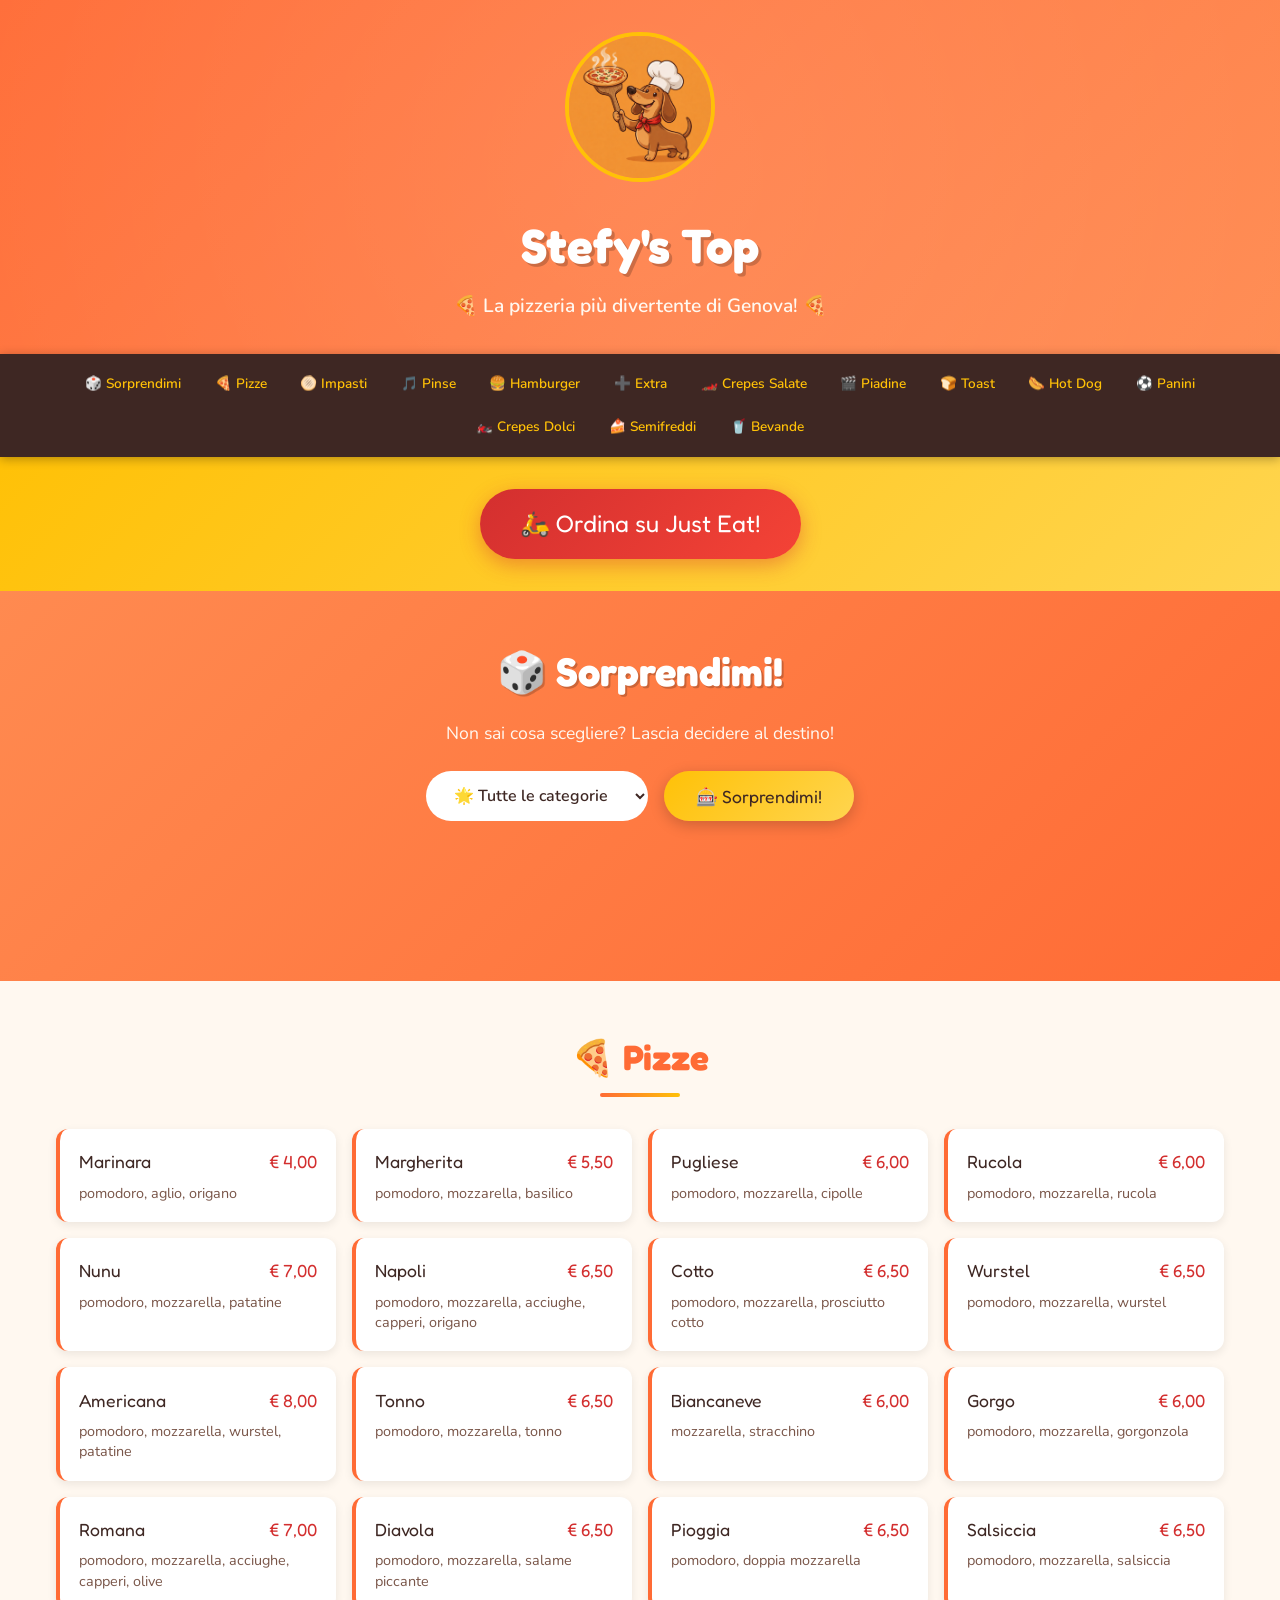
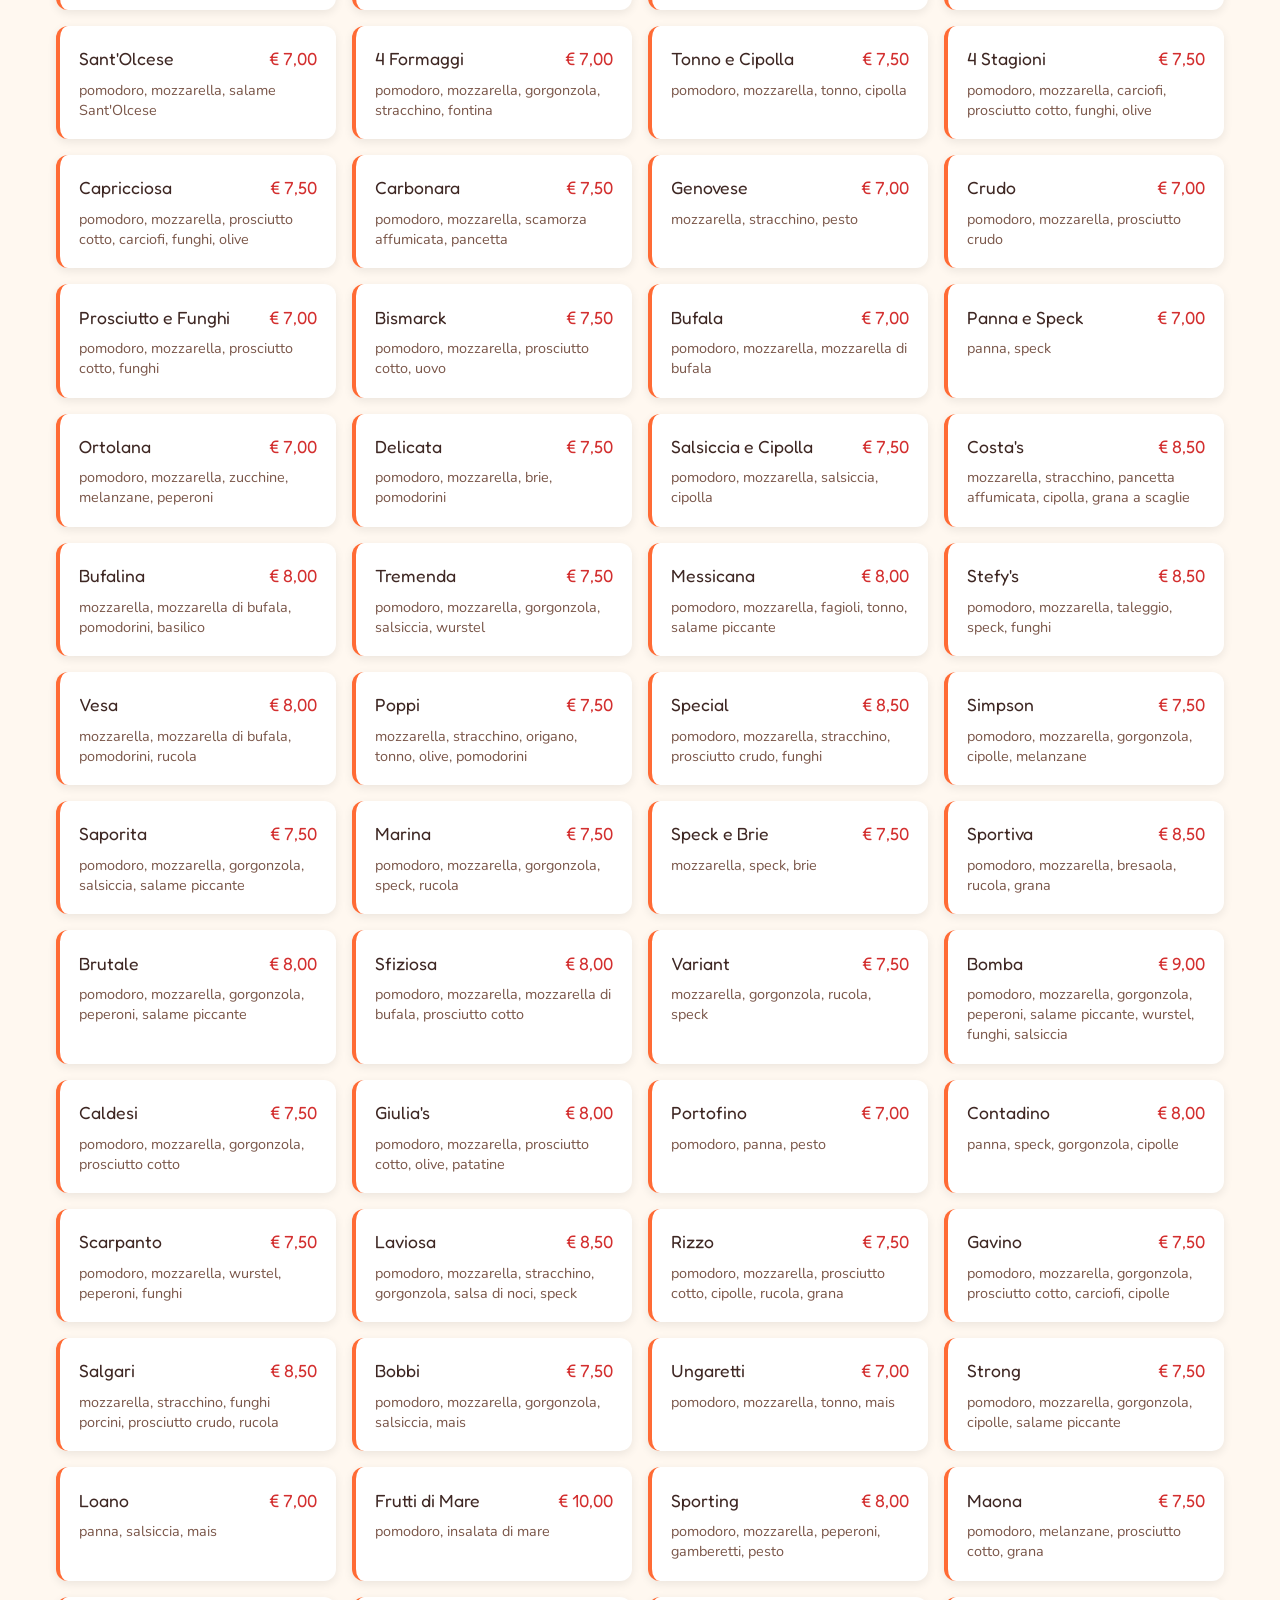
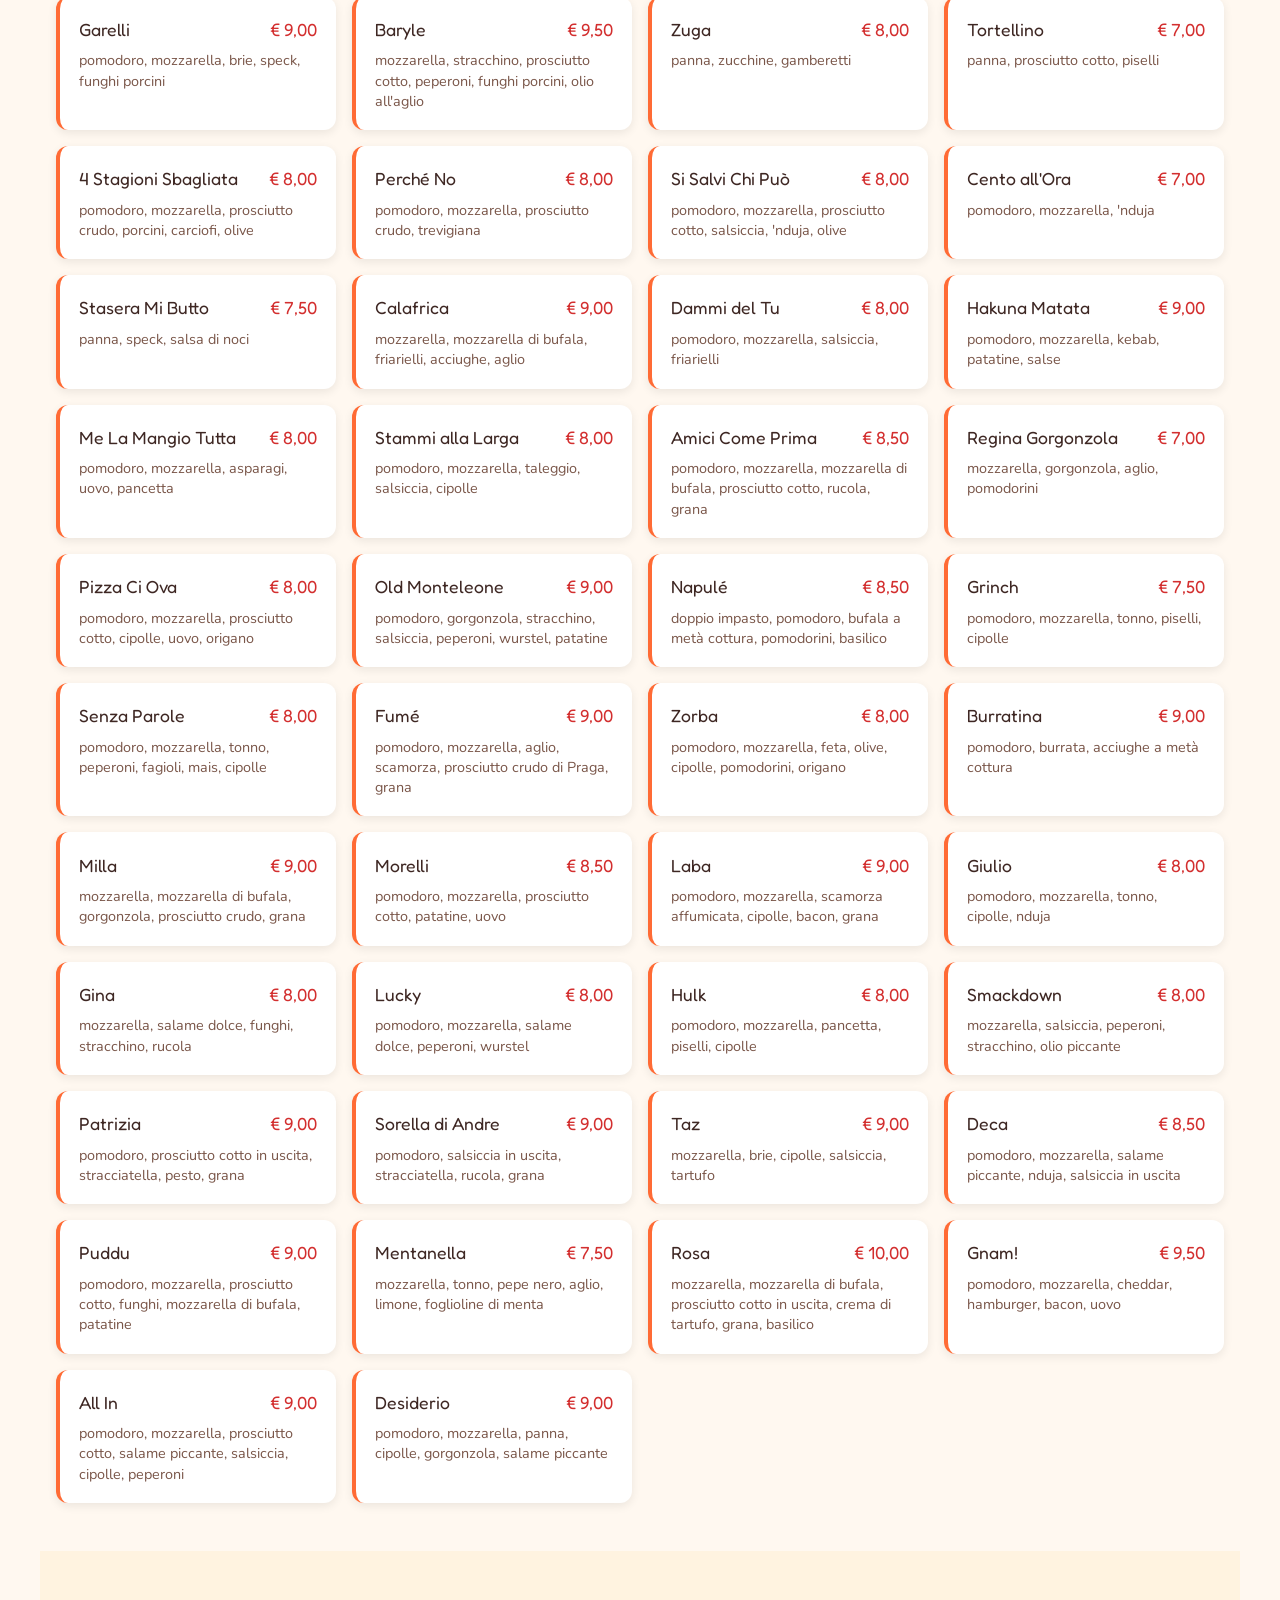
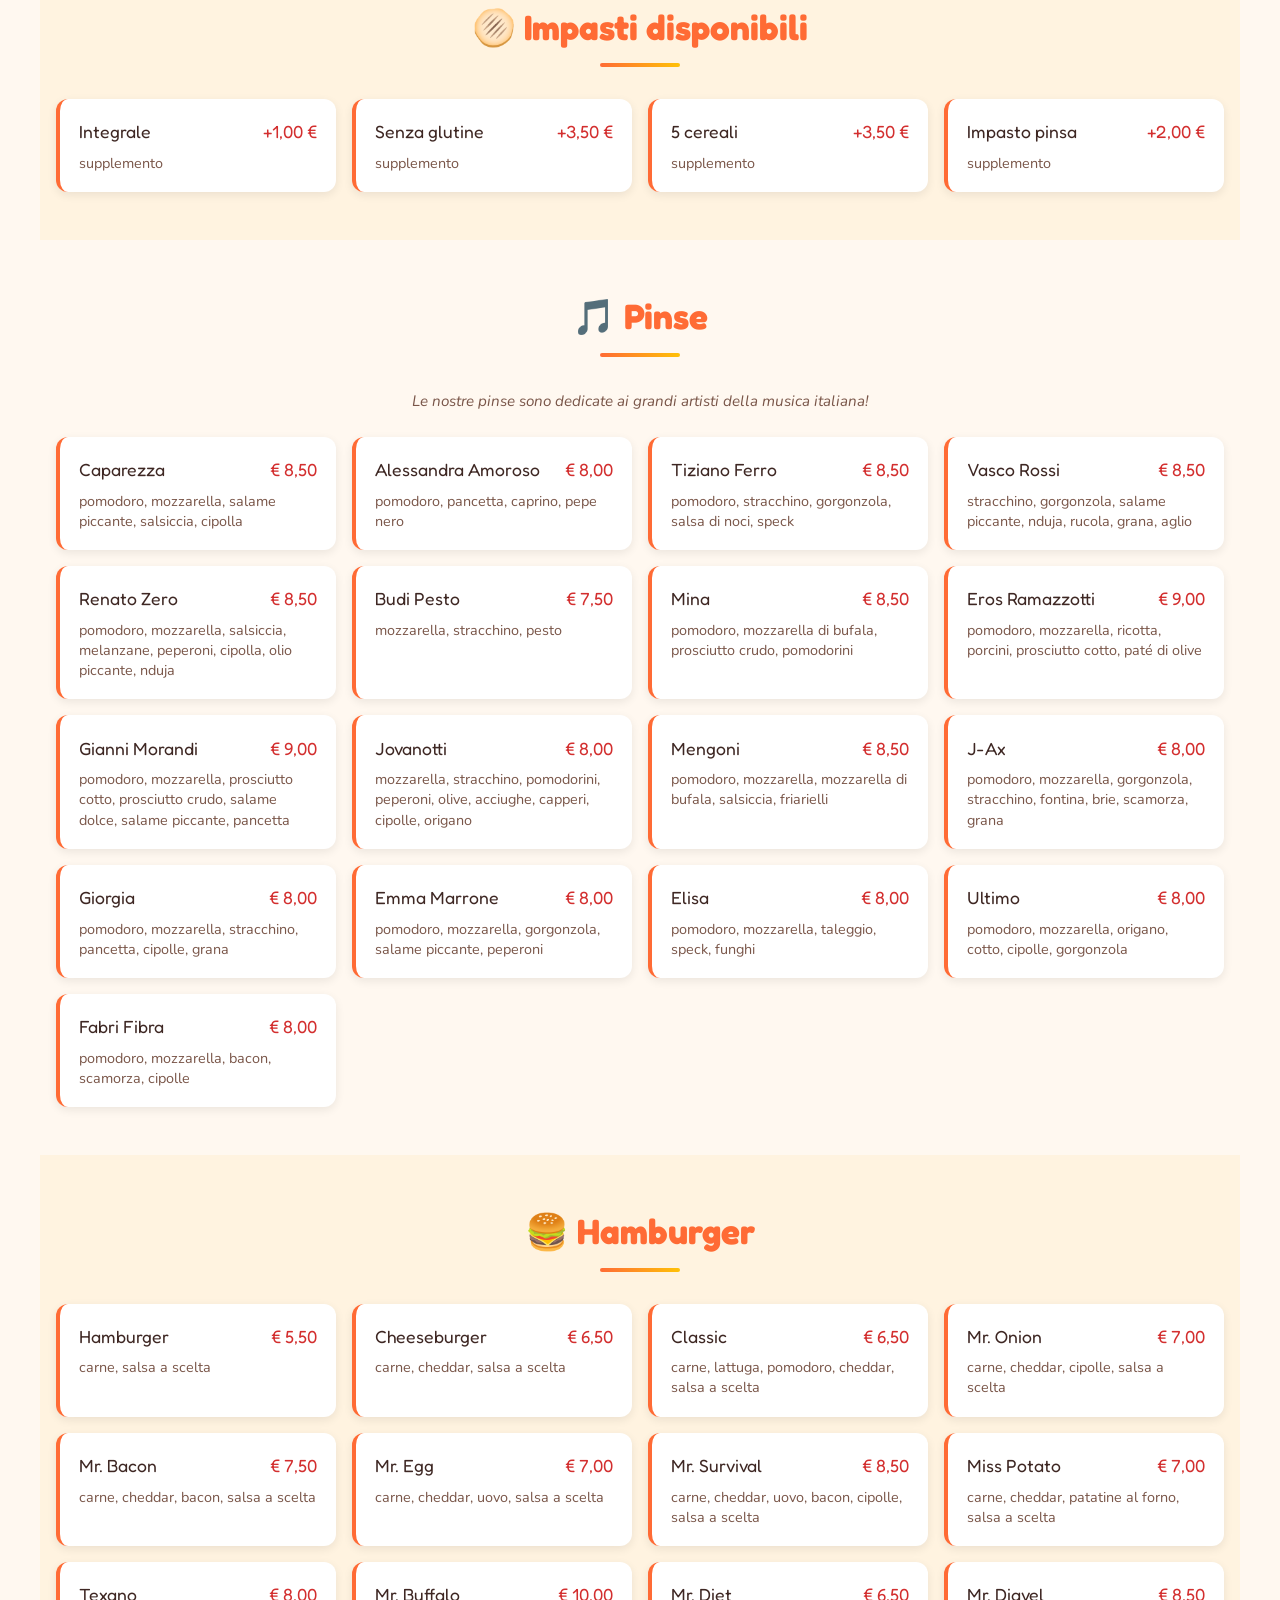
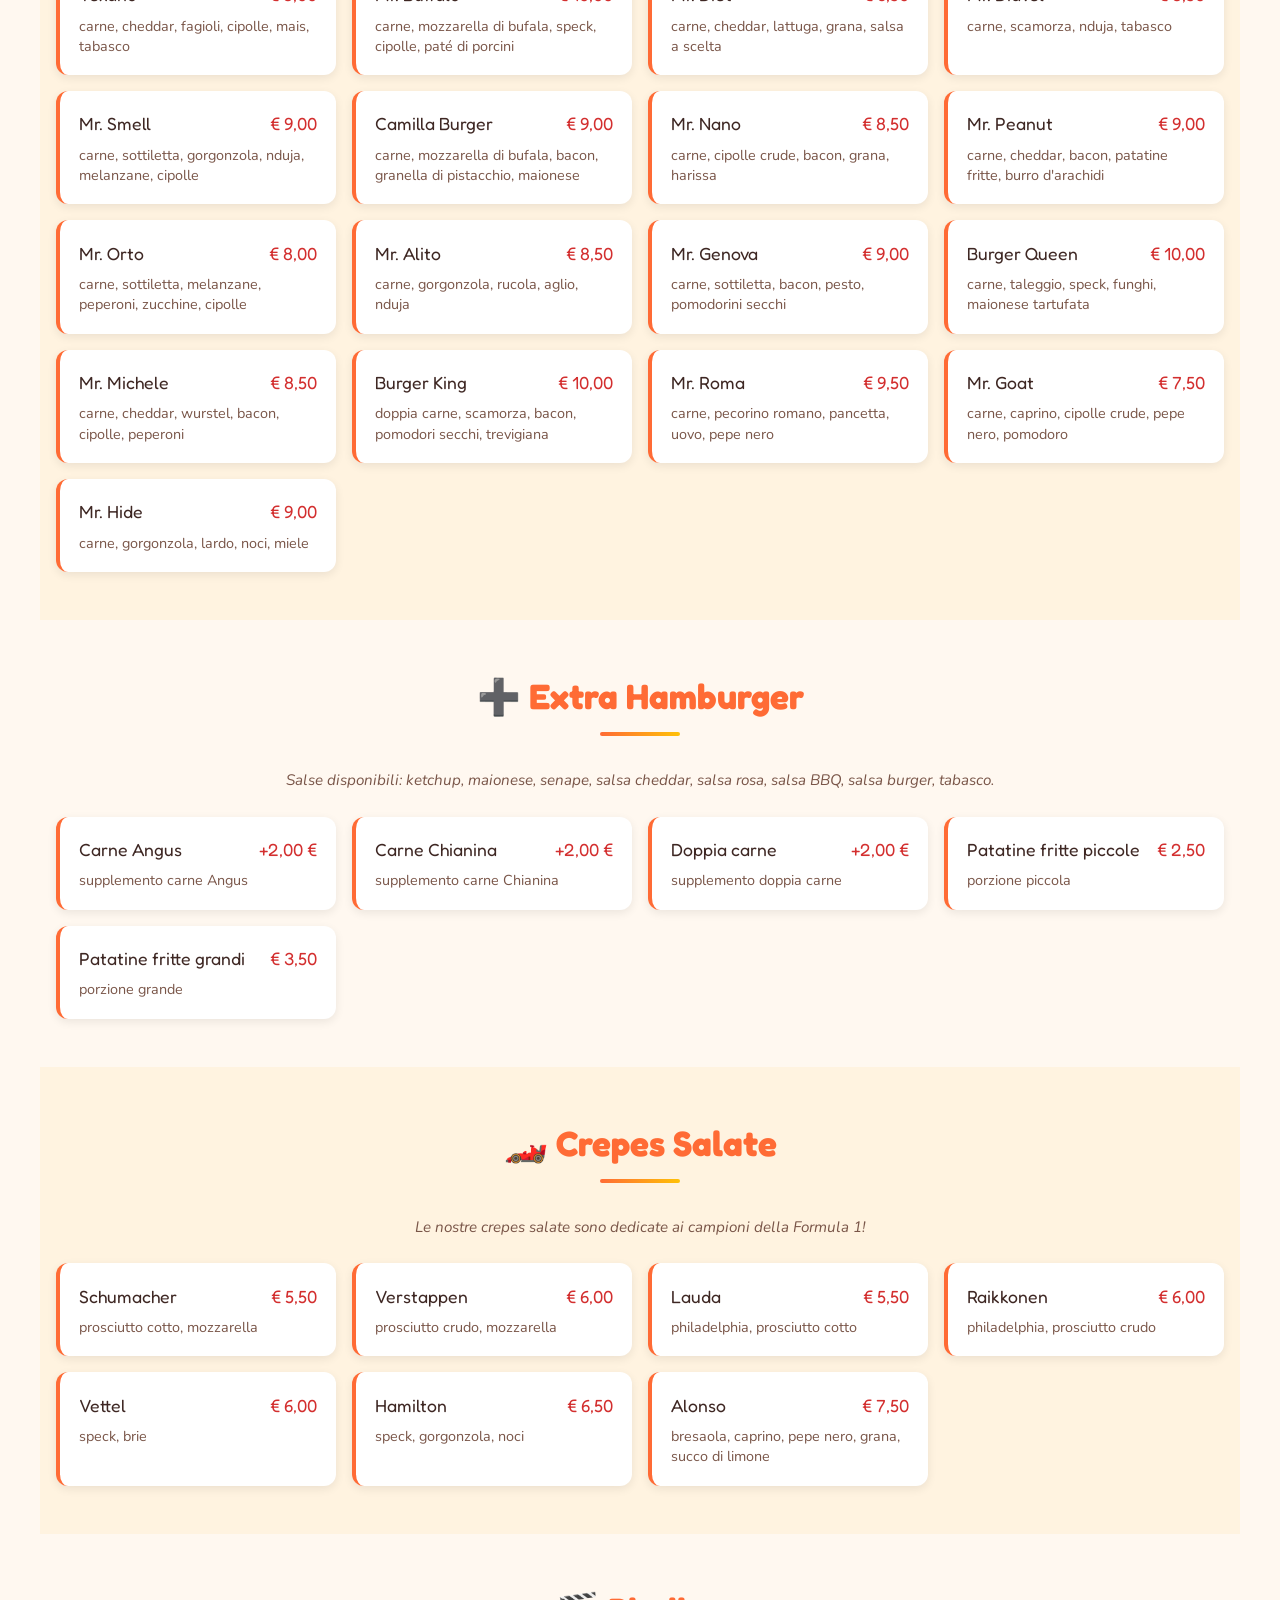
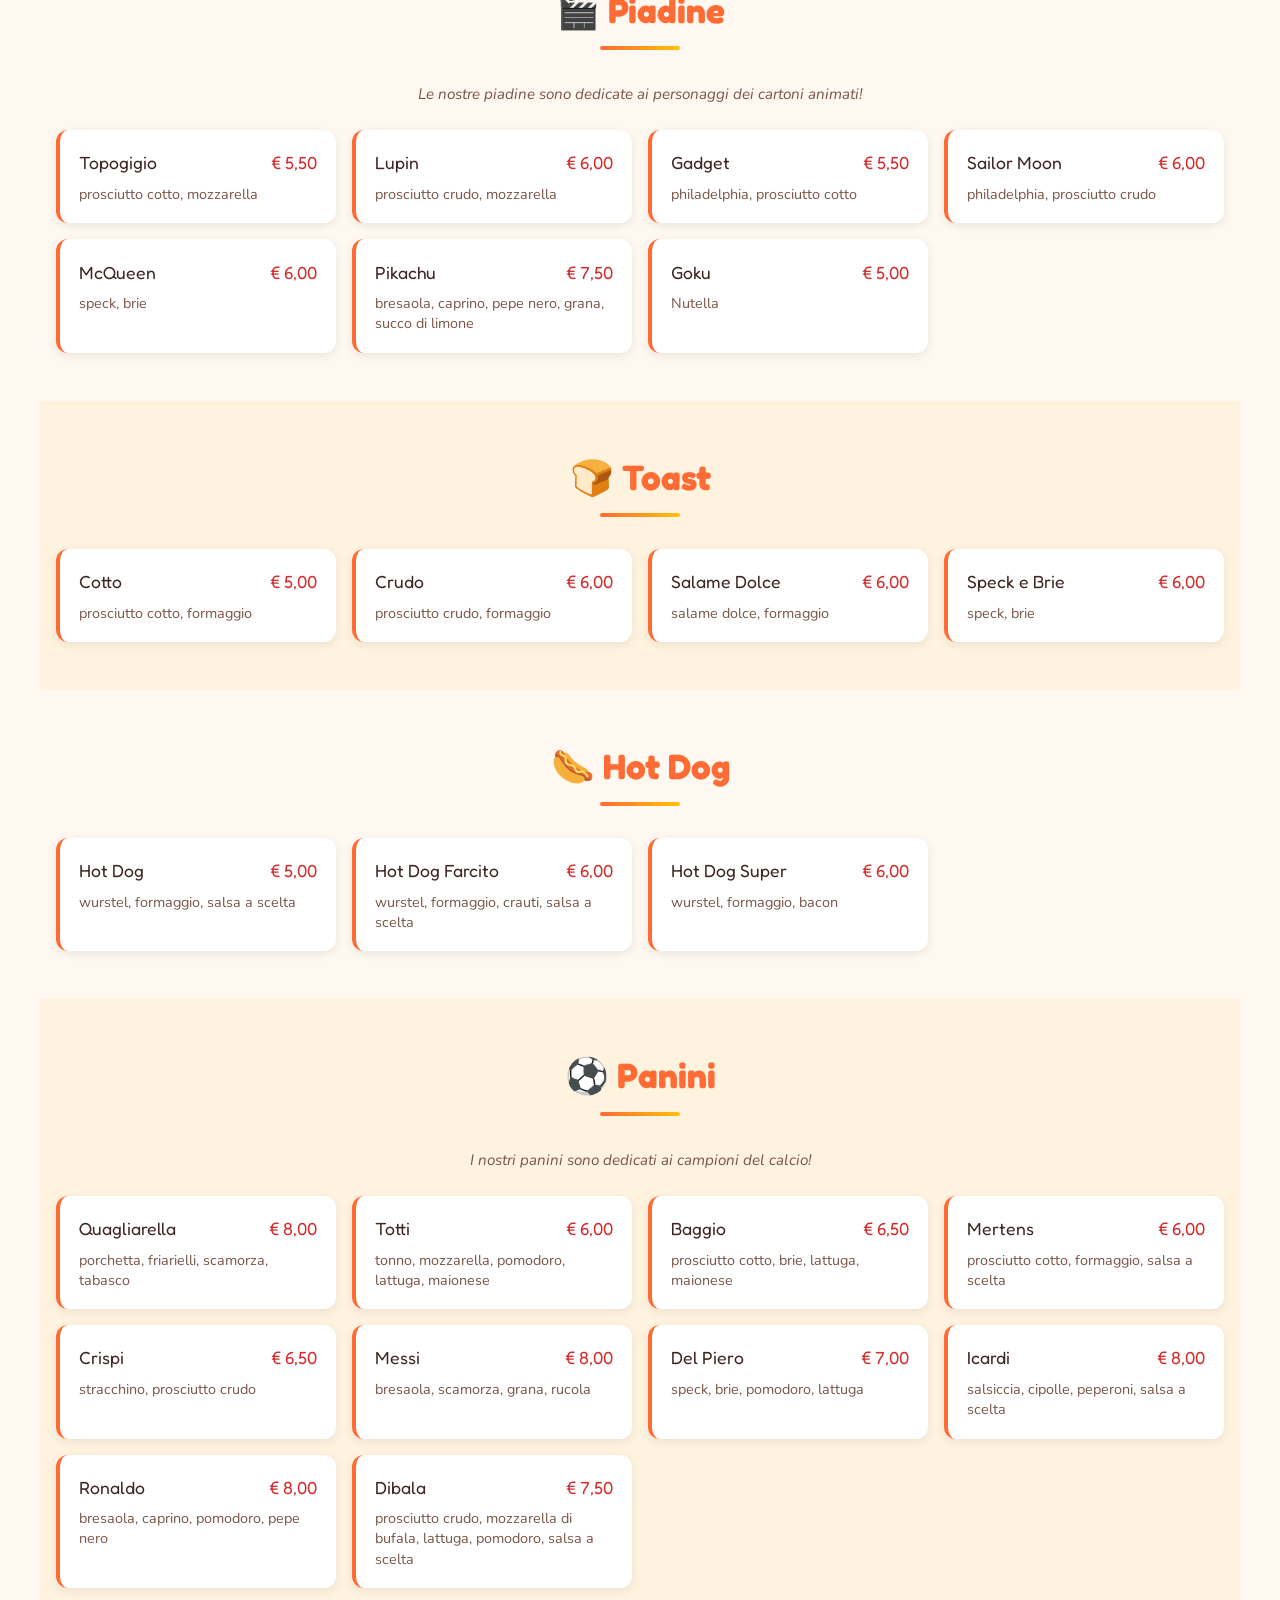
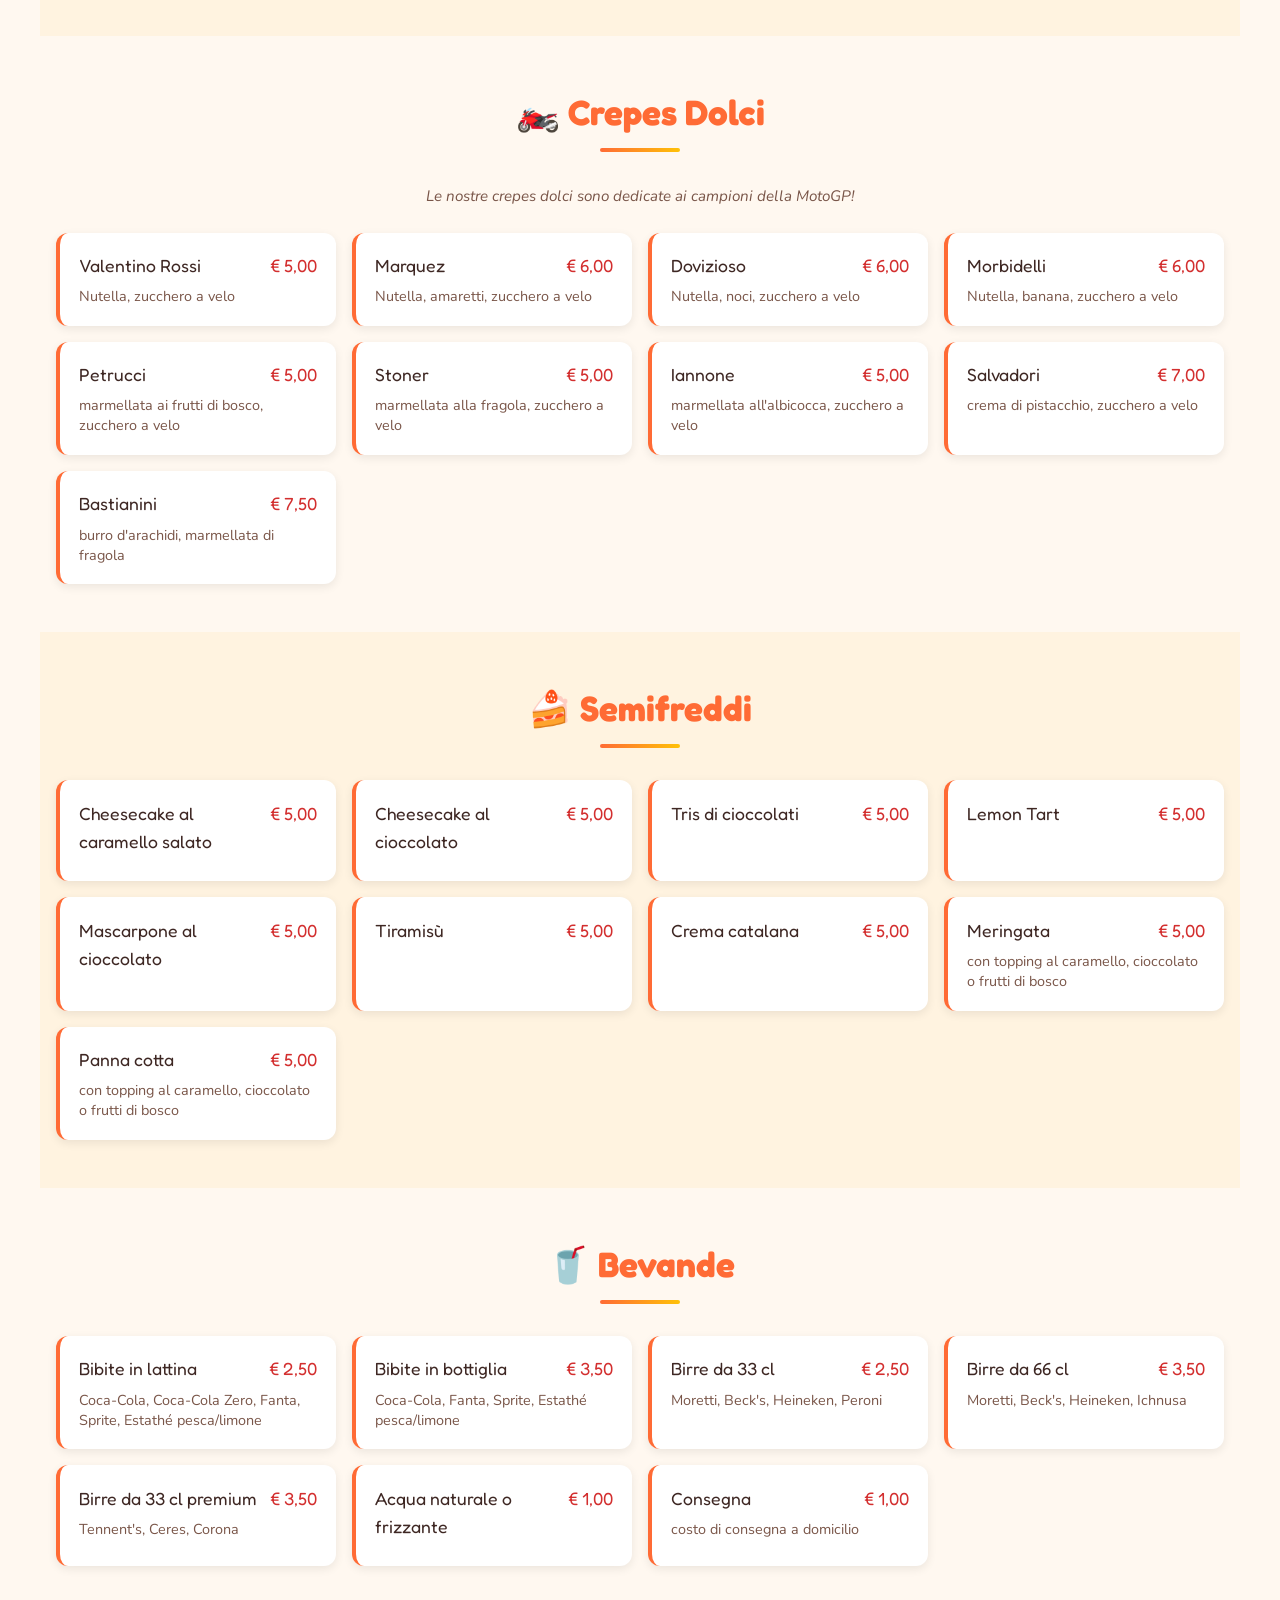
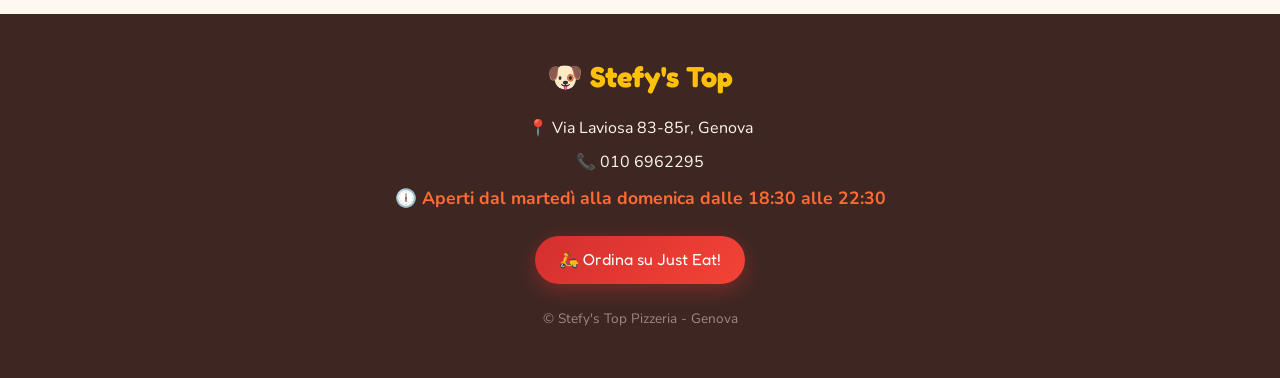
==== commit ac30ba64: "Update footer hours for opening days" ====
--- a/Sito/final/index.html
+++ b/Sito/final/index.html
@@ -1066,7 +1066,7 @@
         <h3>🐶 Stefy's Top</h3>
         <p>📍 Via Laviosa 83-85r, Genova</p>
         <p>📞 010 6962295</p>
-        <p class="footer-hours">🕕 Aperti tutti i giorni dalle 18:30 alle 22:30</p>
+        <p class="footer-hours">🕕 Aperti dal martedì alla domenica dalle 18:30 alle 22:30</p>
         <p style="margin-top: 1.5rem;">
             <a
 href="https://www.justeat.it/restaurants-stefystoppizzeria/menu"
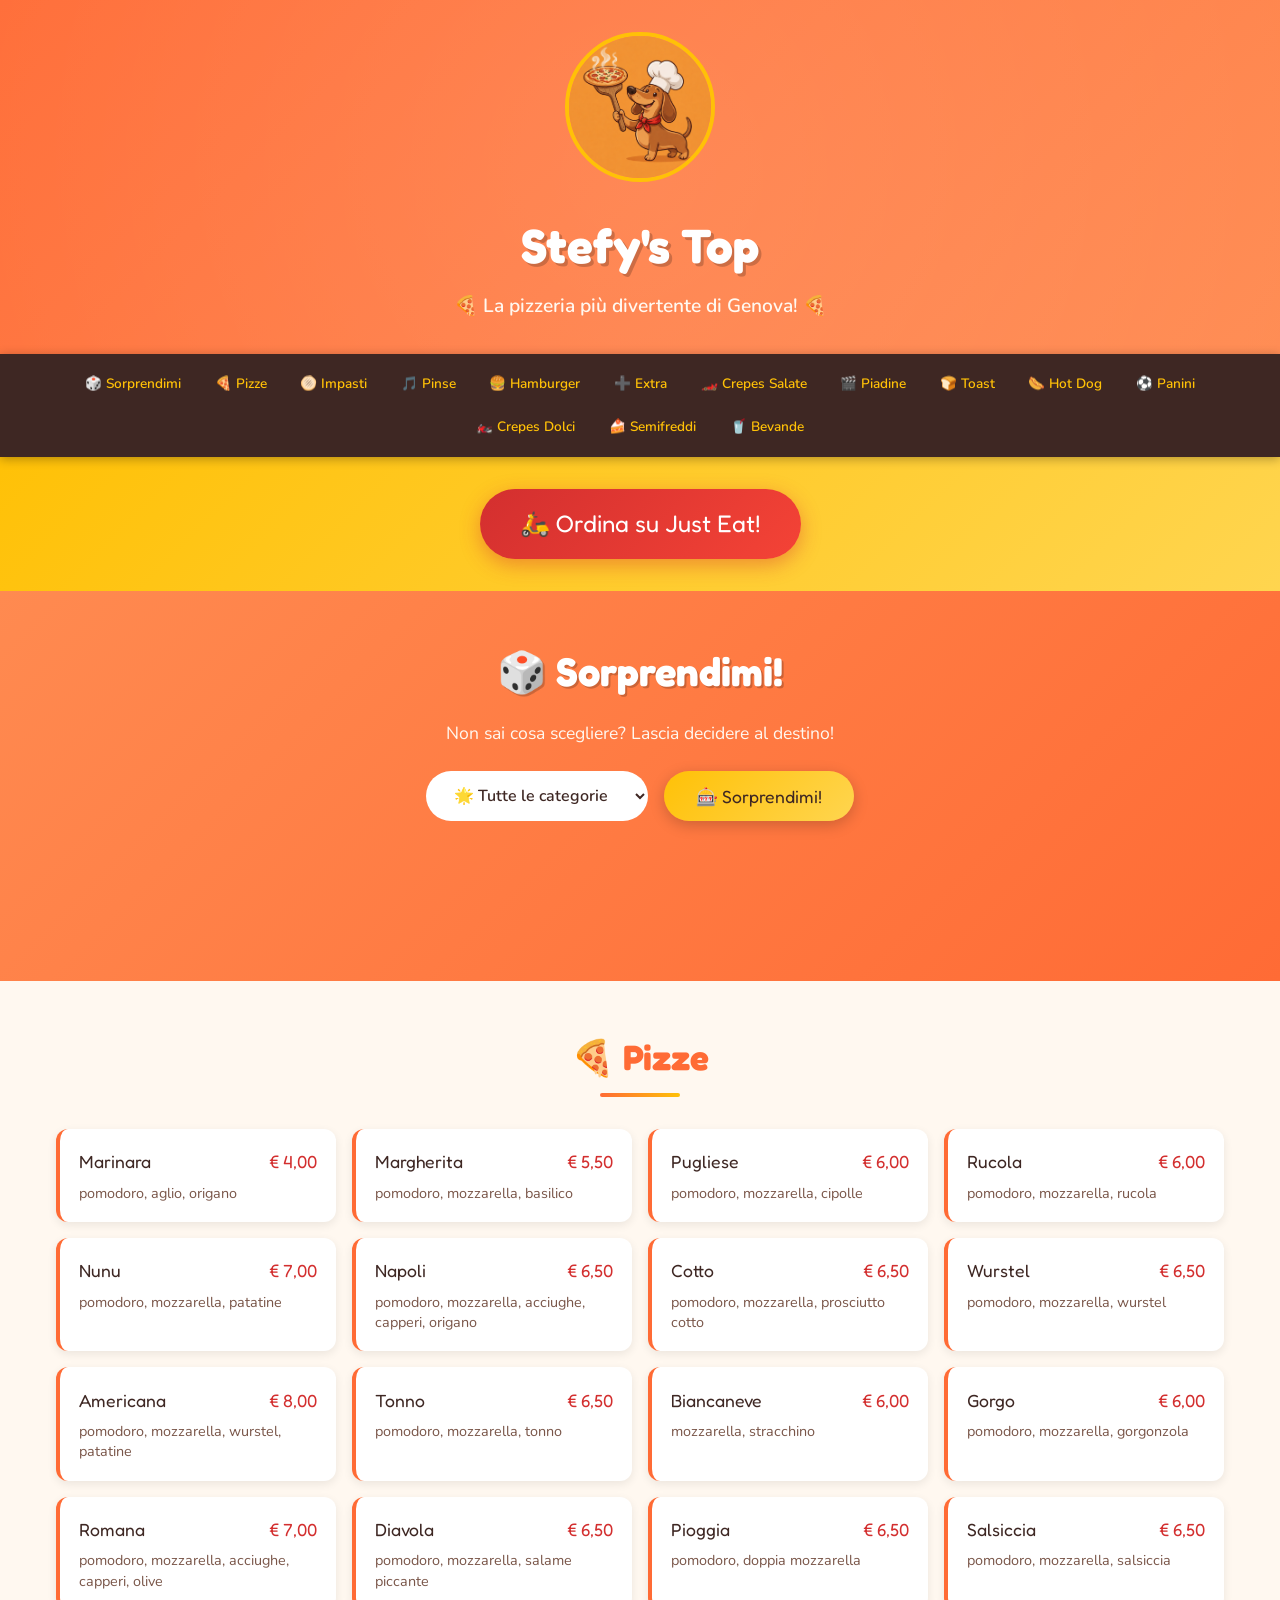
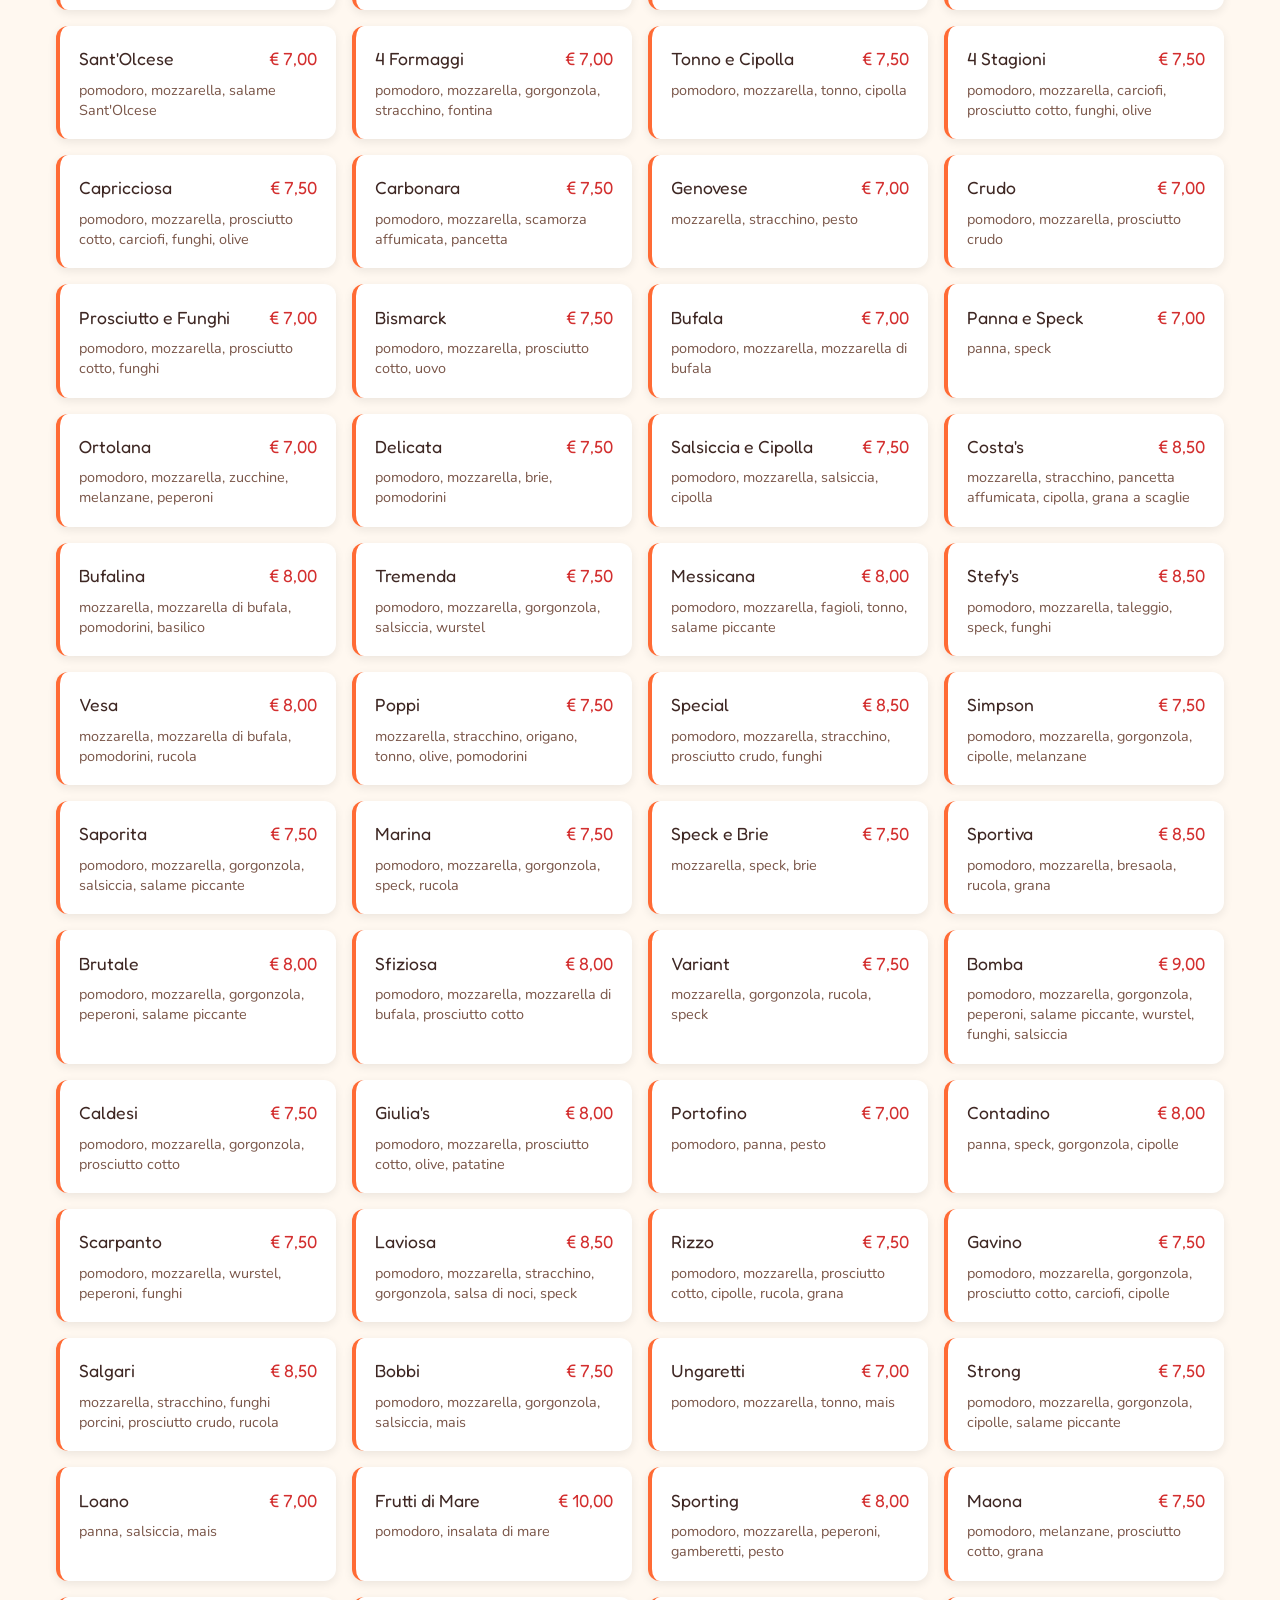
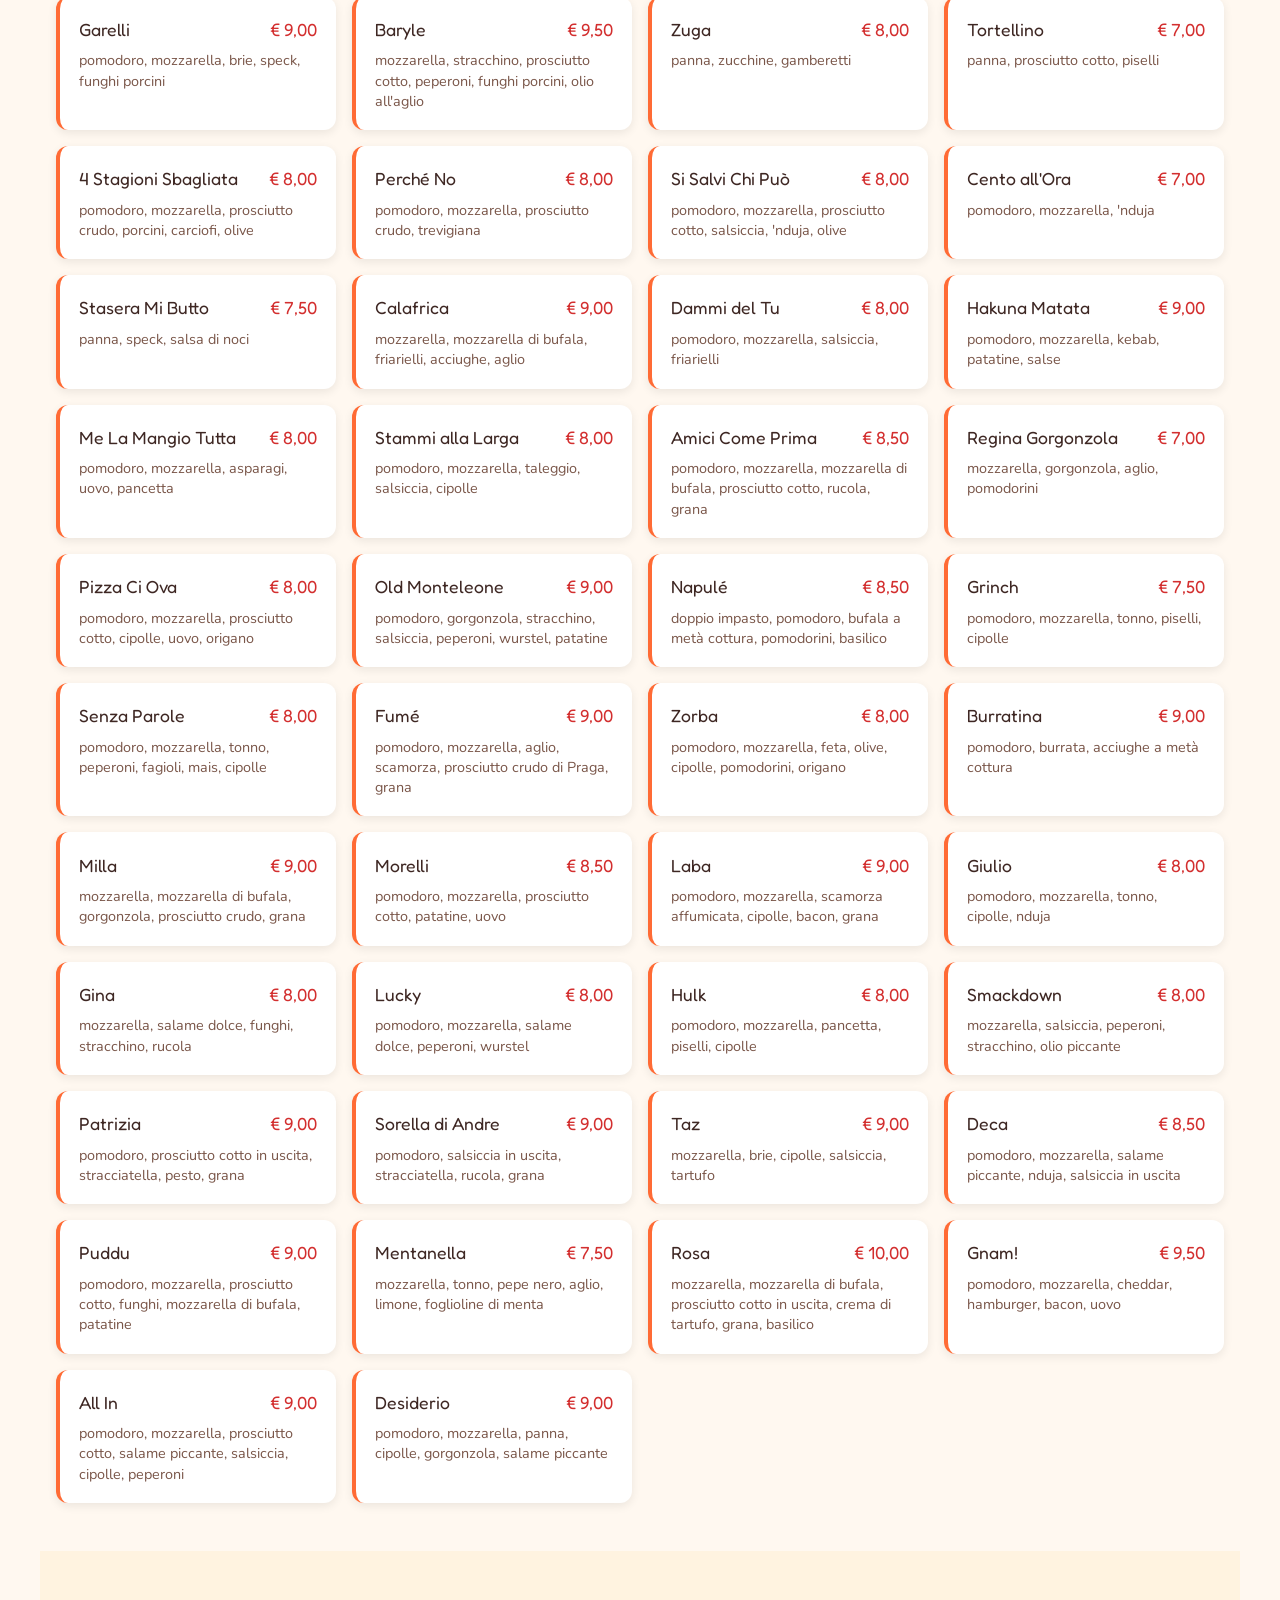
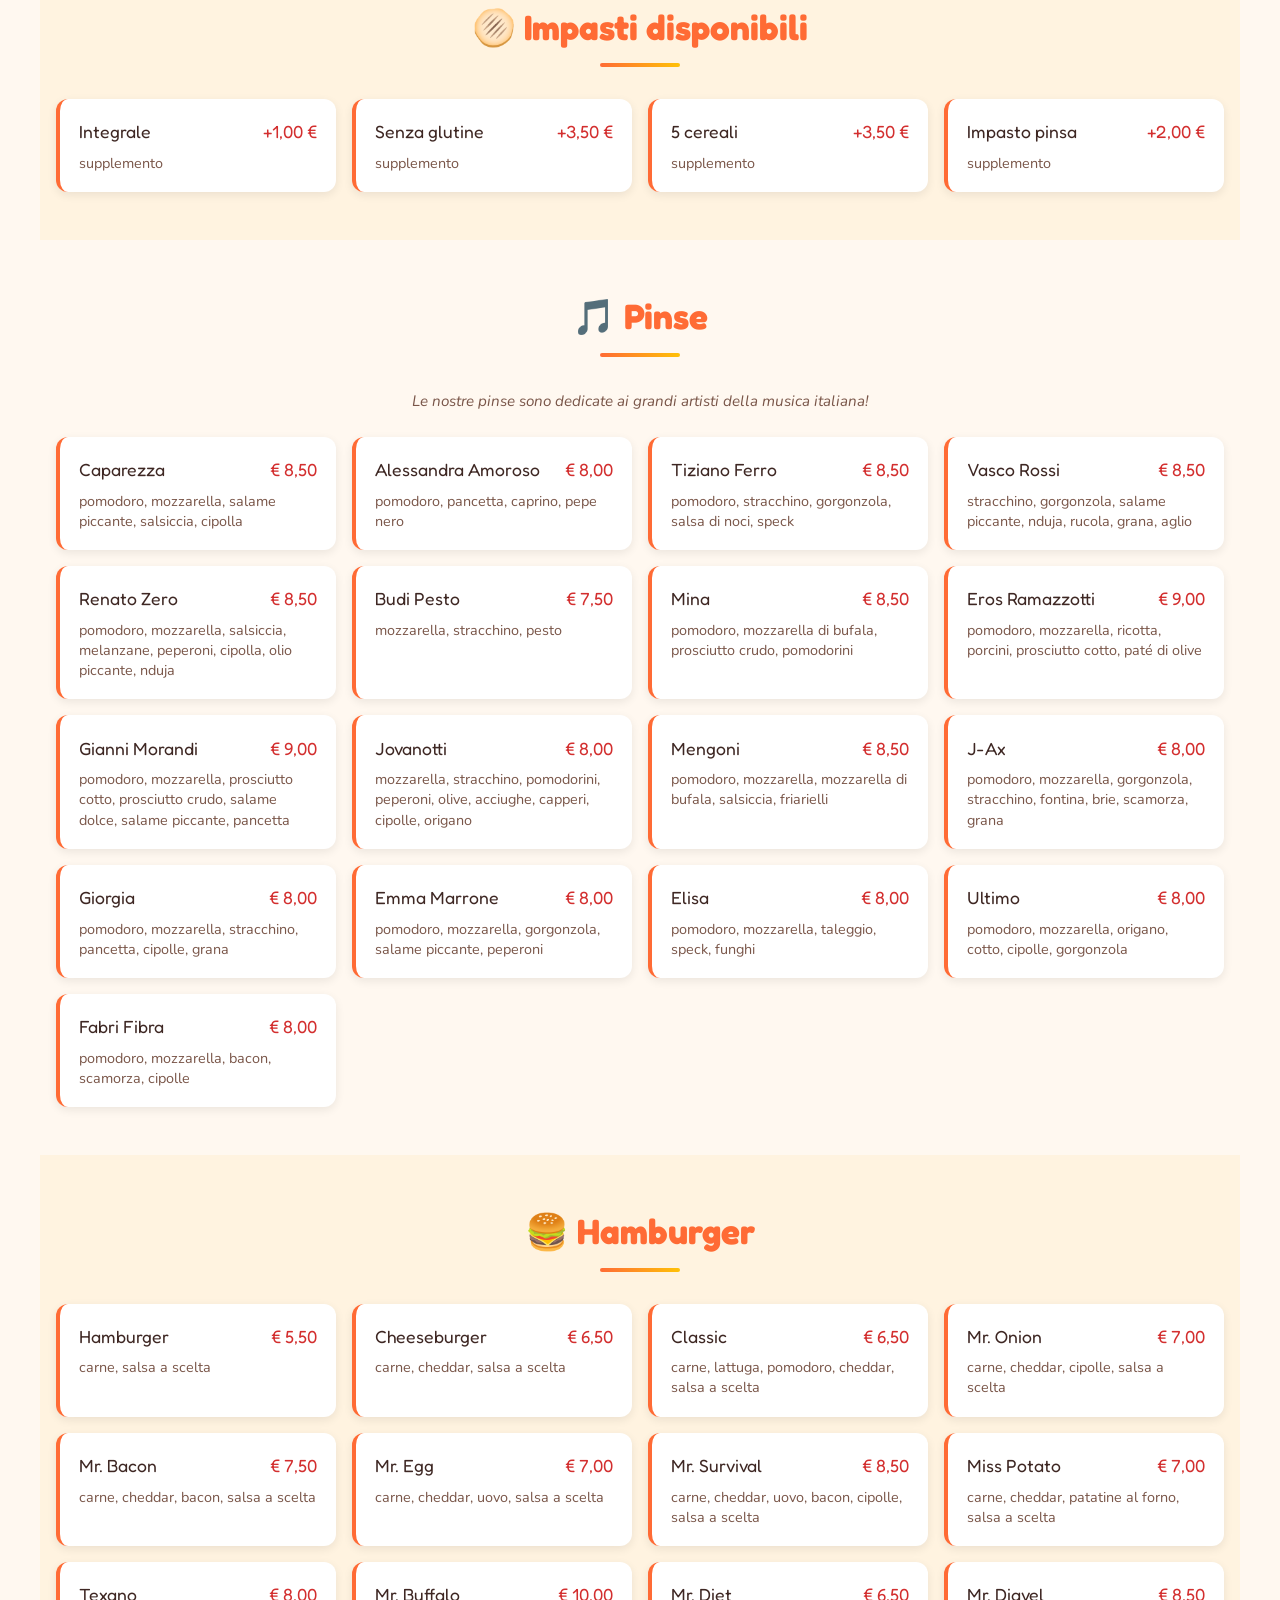
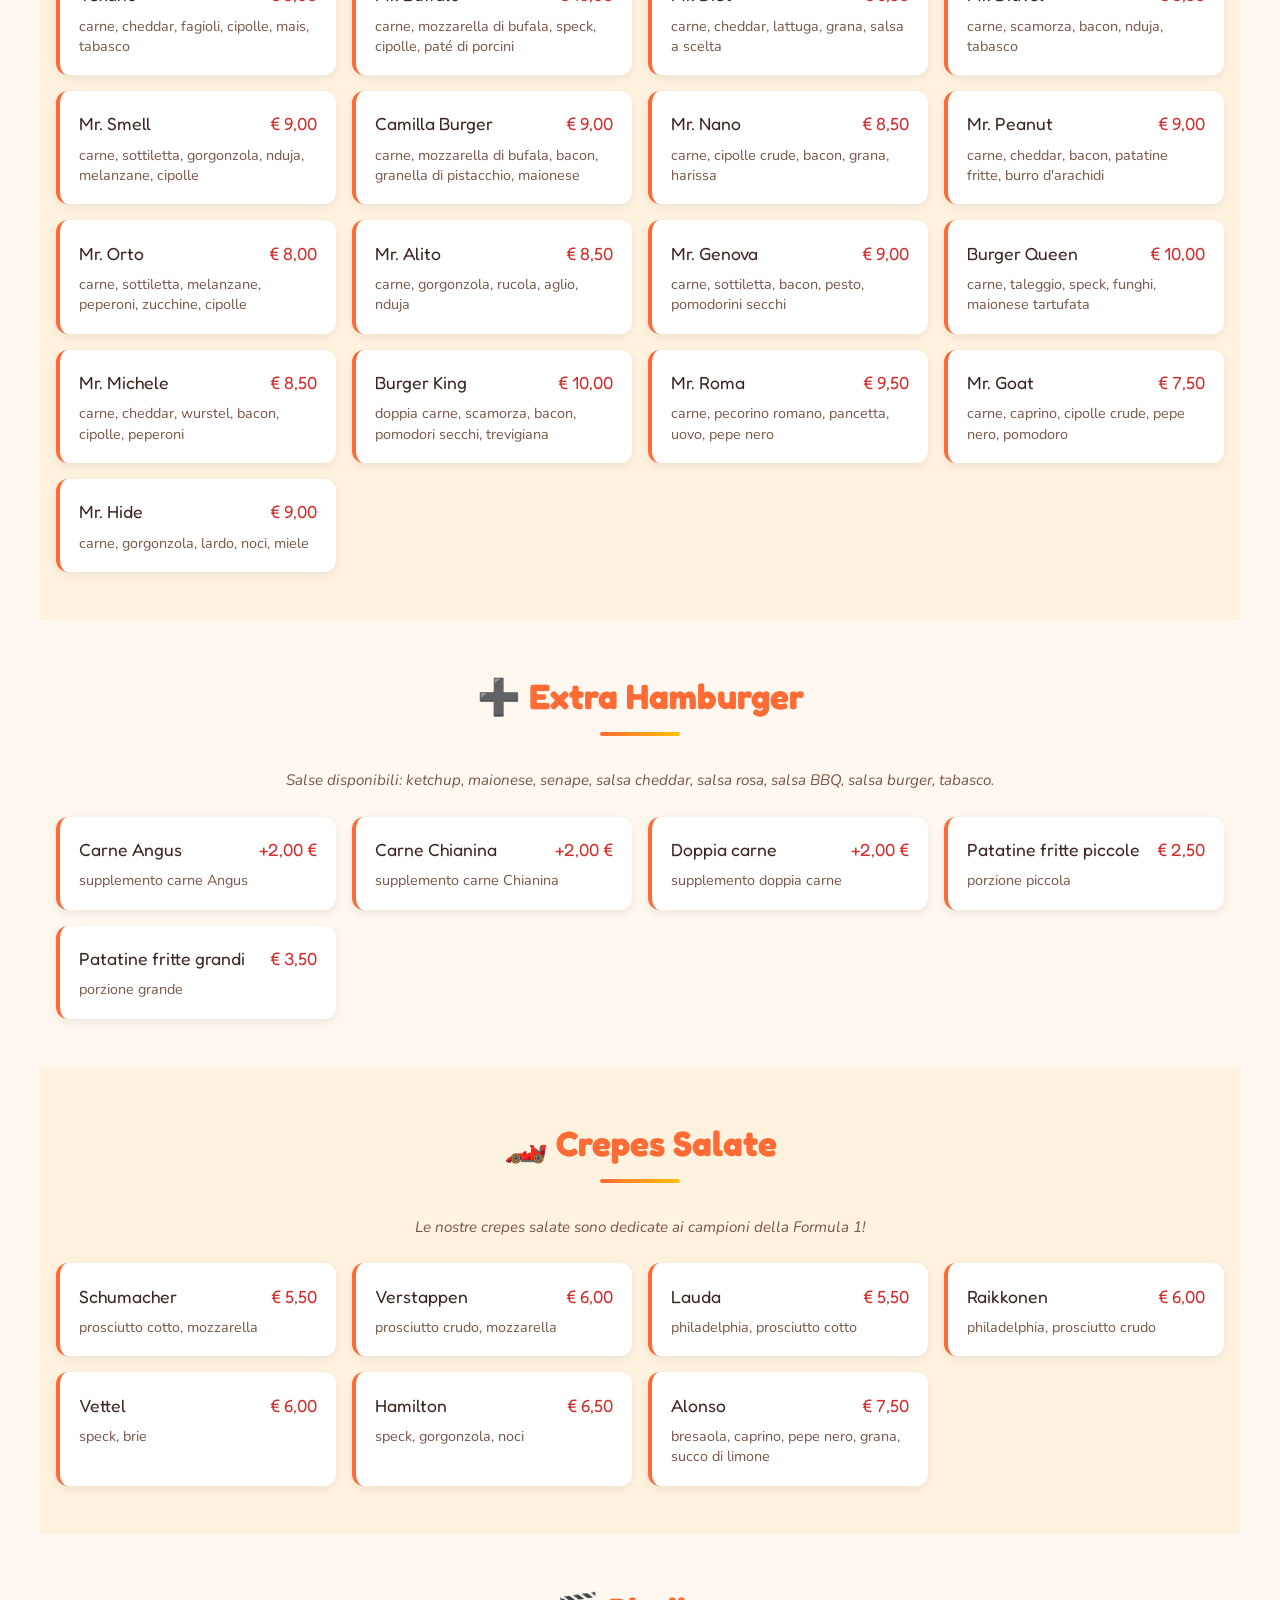
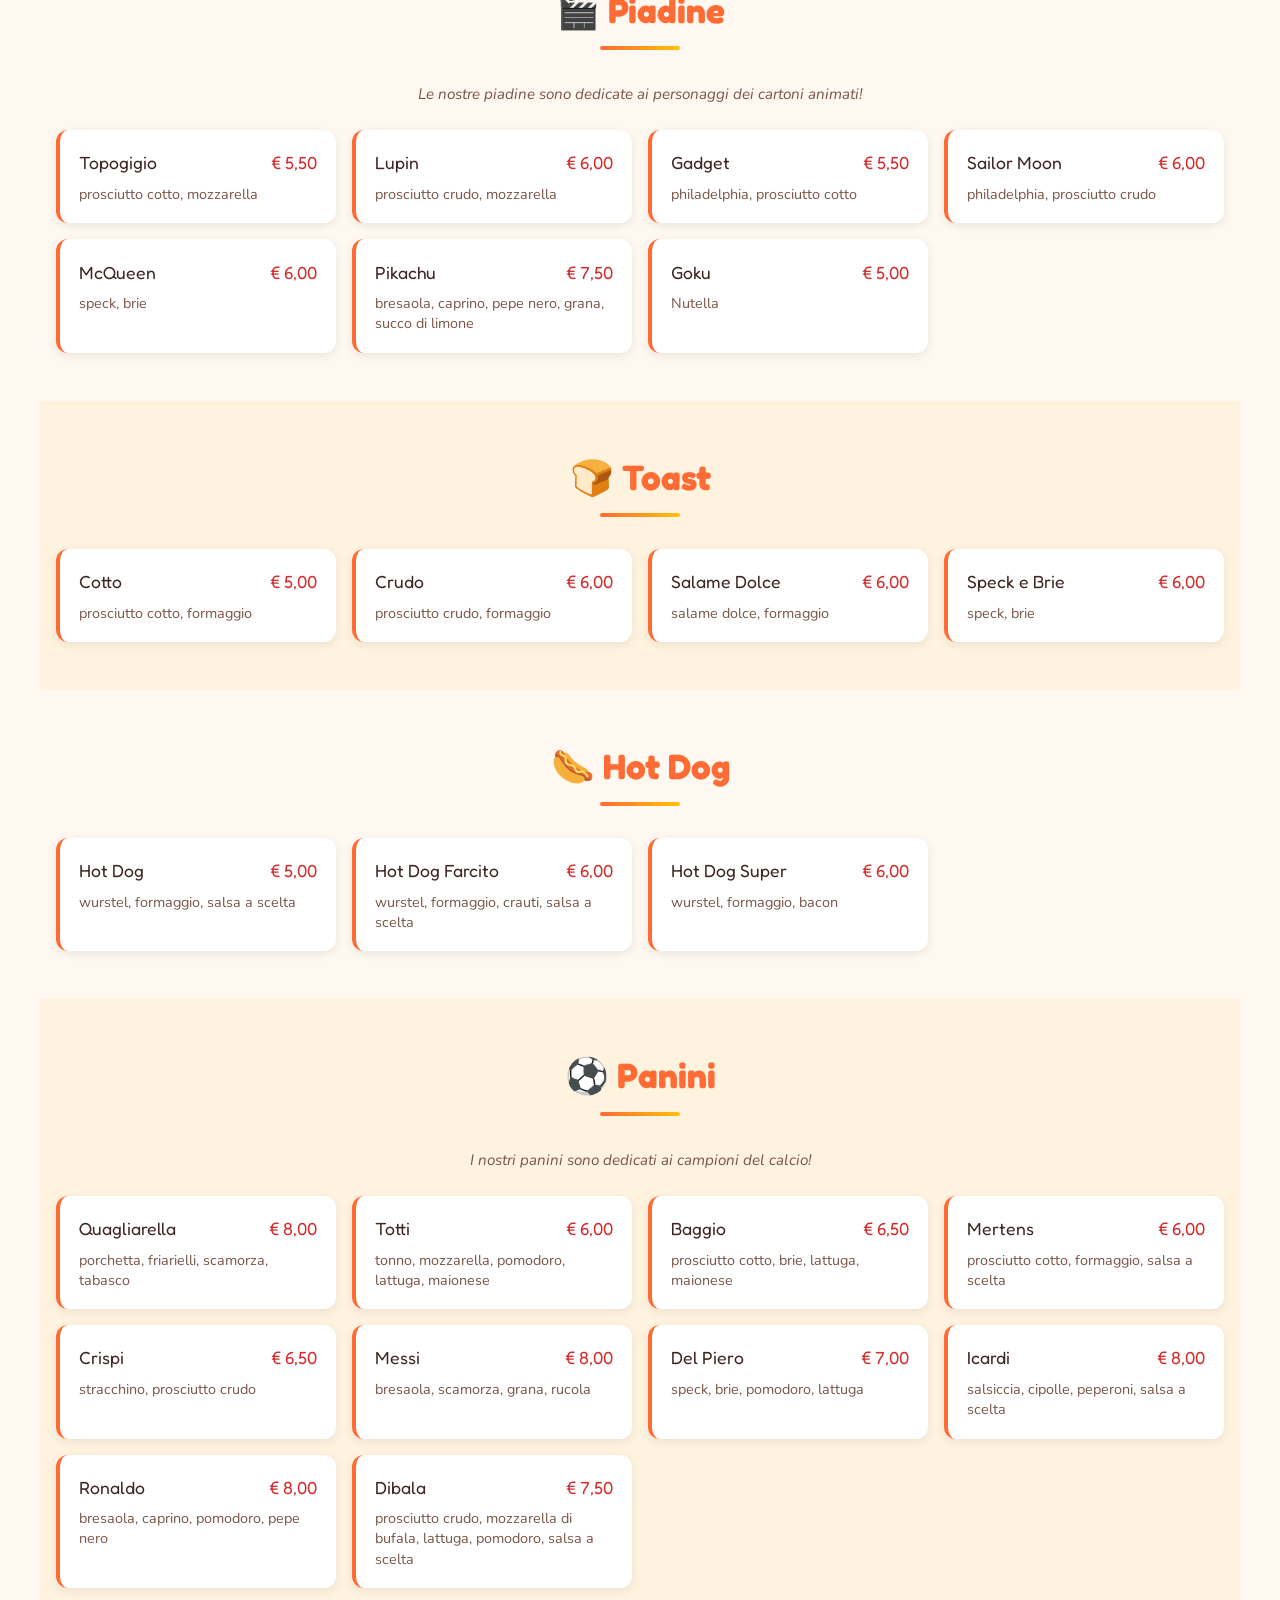
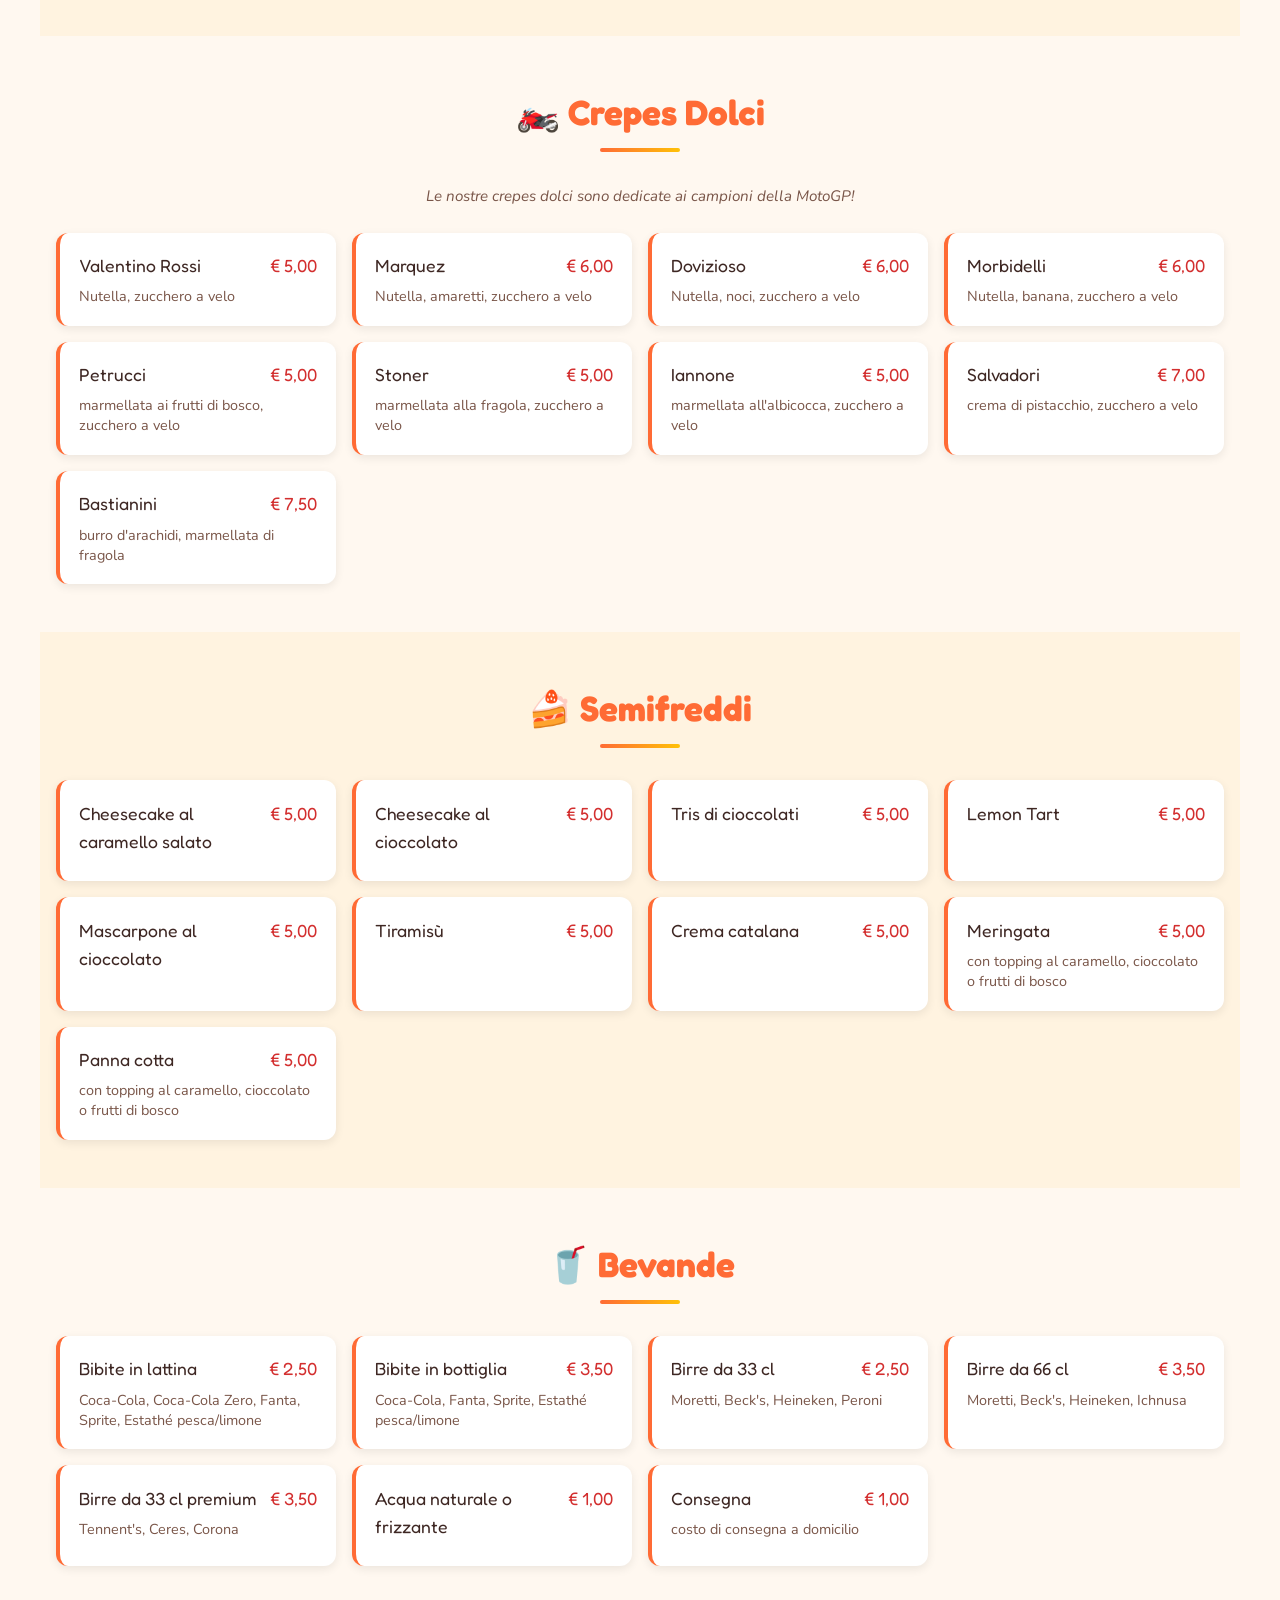
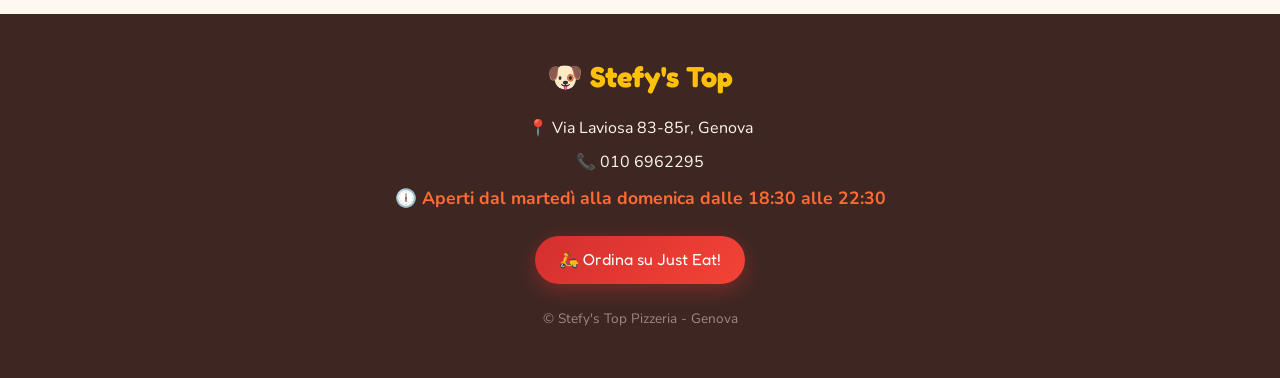
==== commit 284b65ea: "Update item description for Mr. Diavel" ====
--- a/Sito/final/index.html
+++ b/Sito/final/index.html
@@ -688,7 +688,7 @@
 </div>
             <div class="menu-card">
 <div class="item-header"><span class="item-name">Mr. Diavel</span><span class="item-price">€ 8,50</span></div>
-<p class="item-desc">carne, scamorza, nduja, tabasco</p>
+<p class="item-desc">carne, scamorza, bacon, nduja, tabasco</p>
 </div>
             <div class="menu-card">
 <div class="item-header"><span class="item-name">Mr. Smell</span><span class="item-price">€ 9,00</span></div>
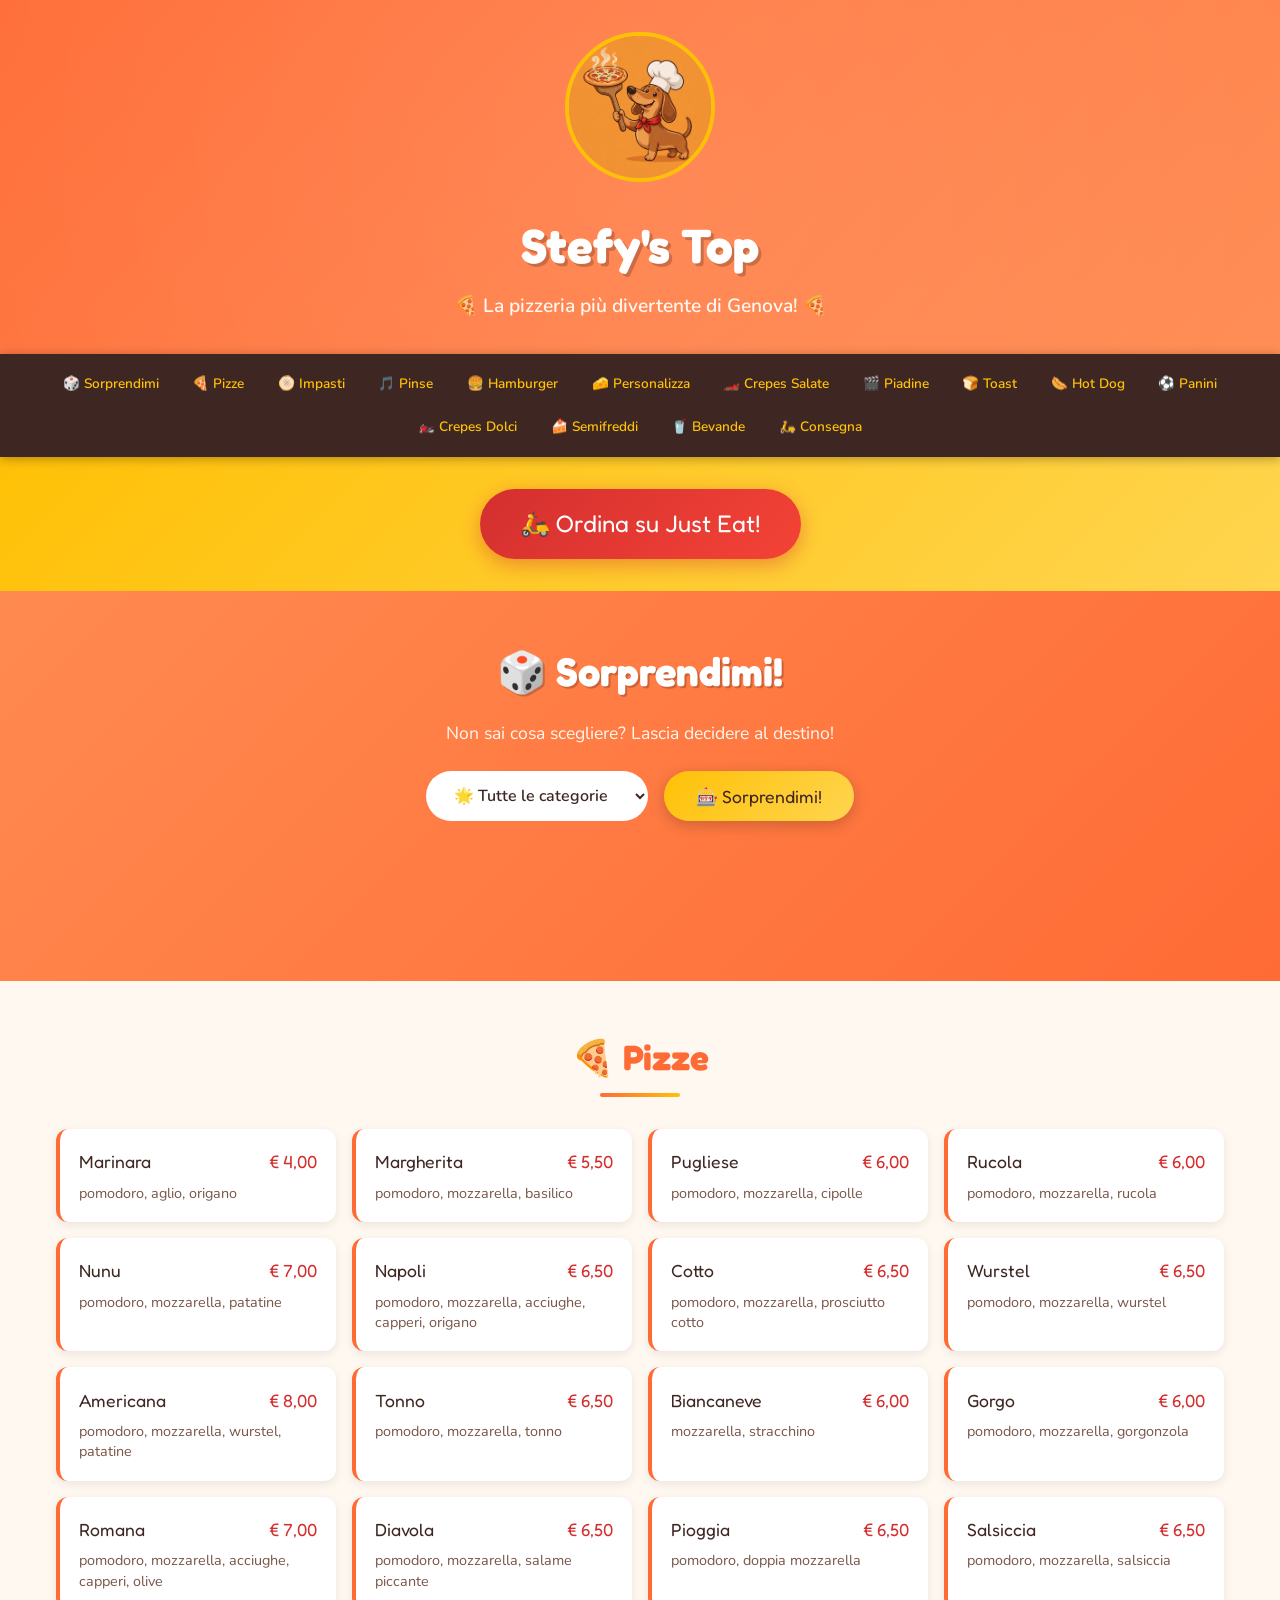
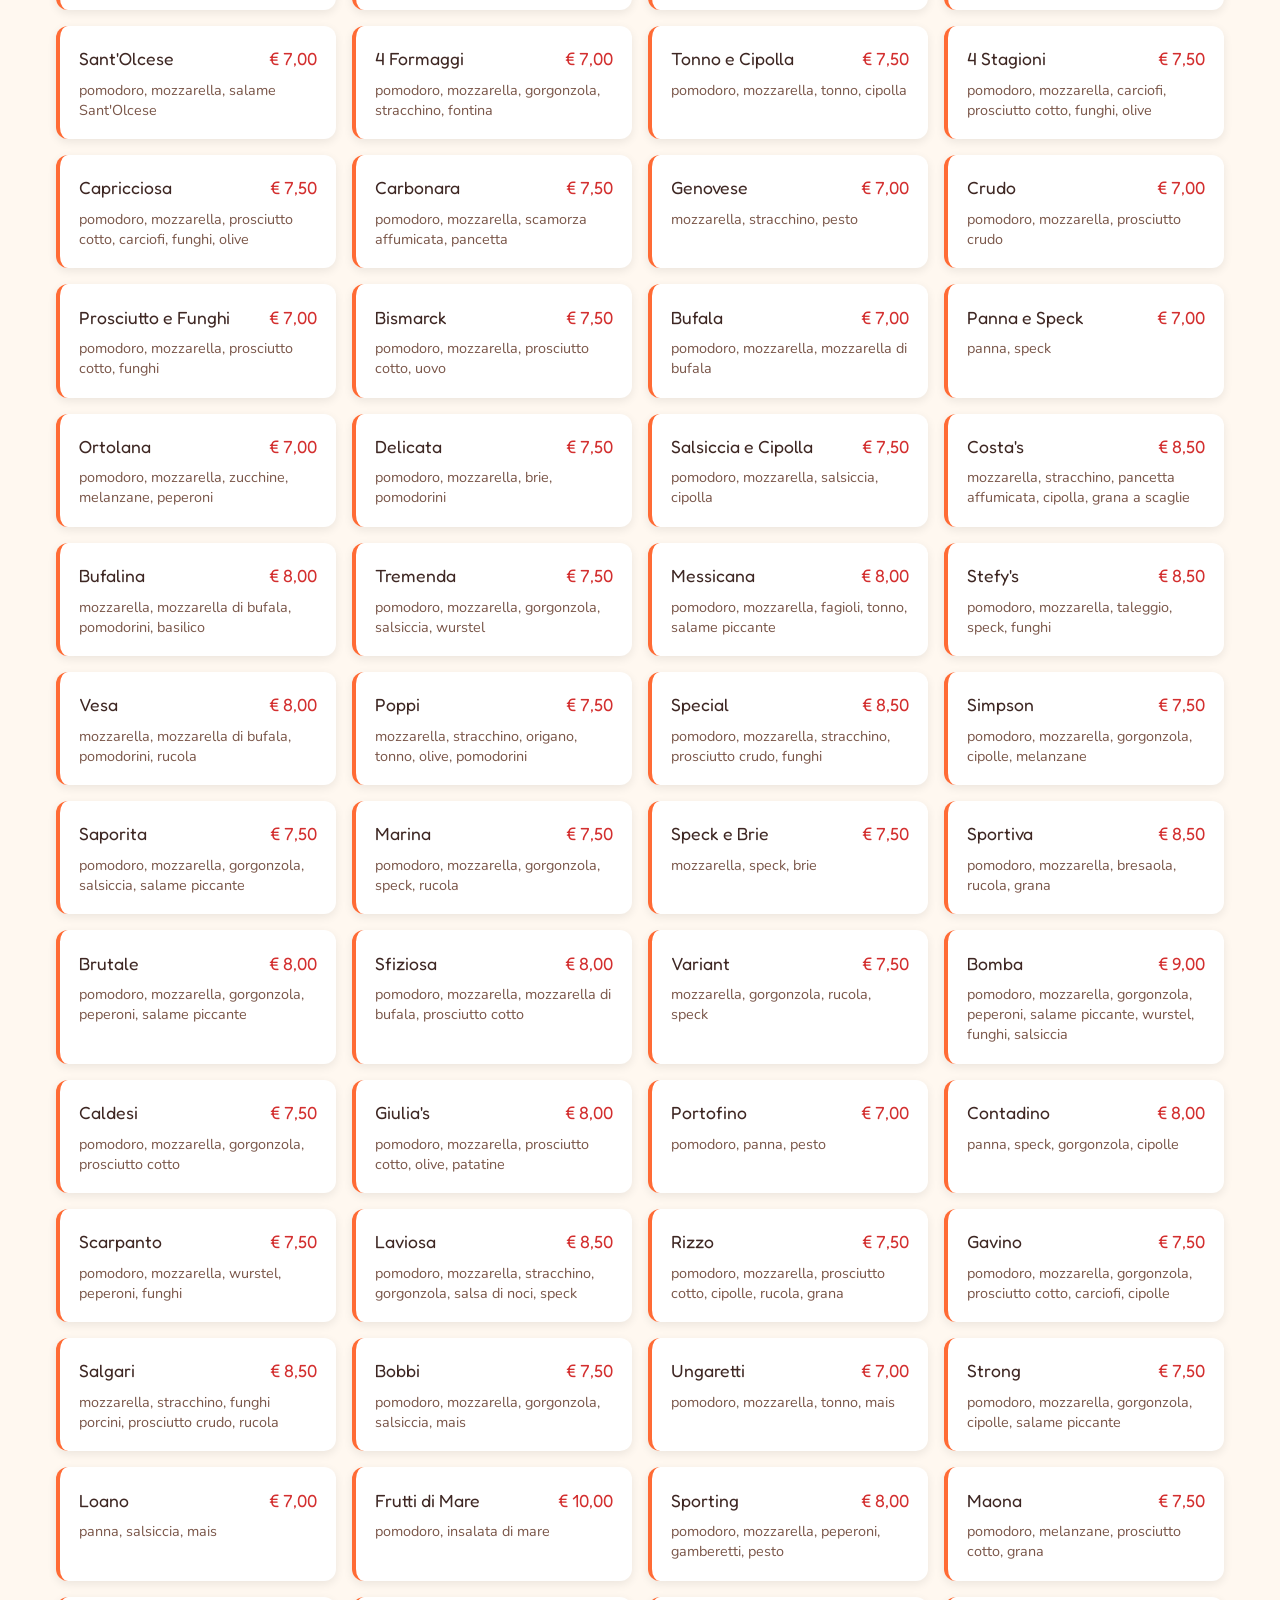
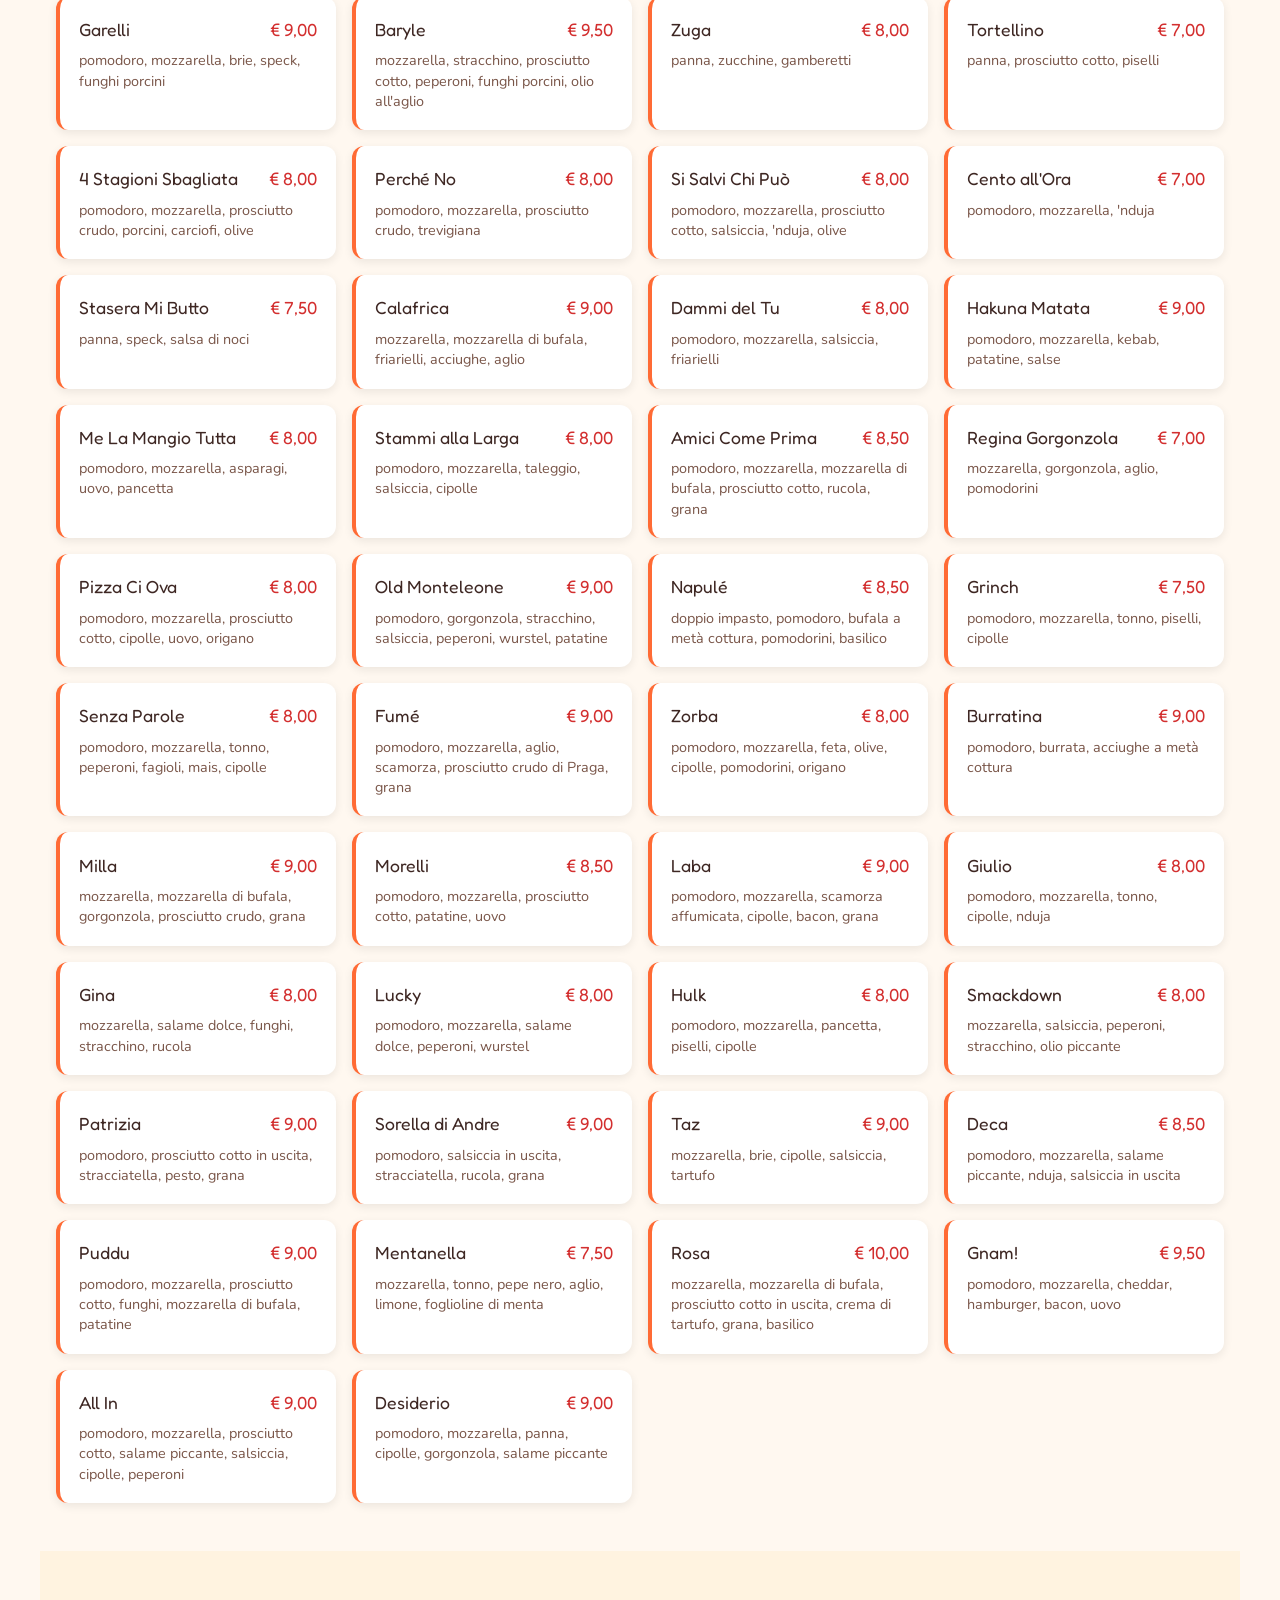
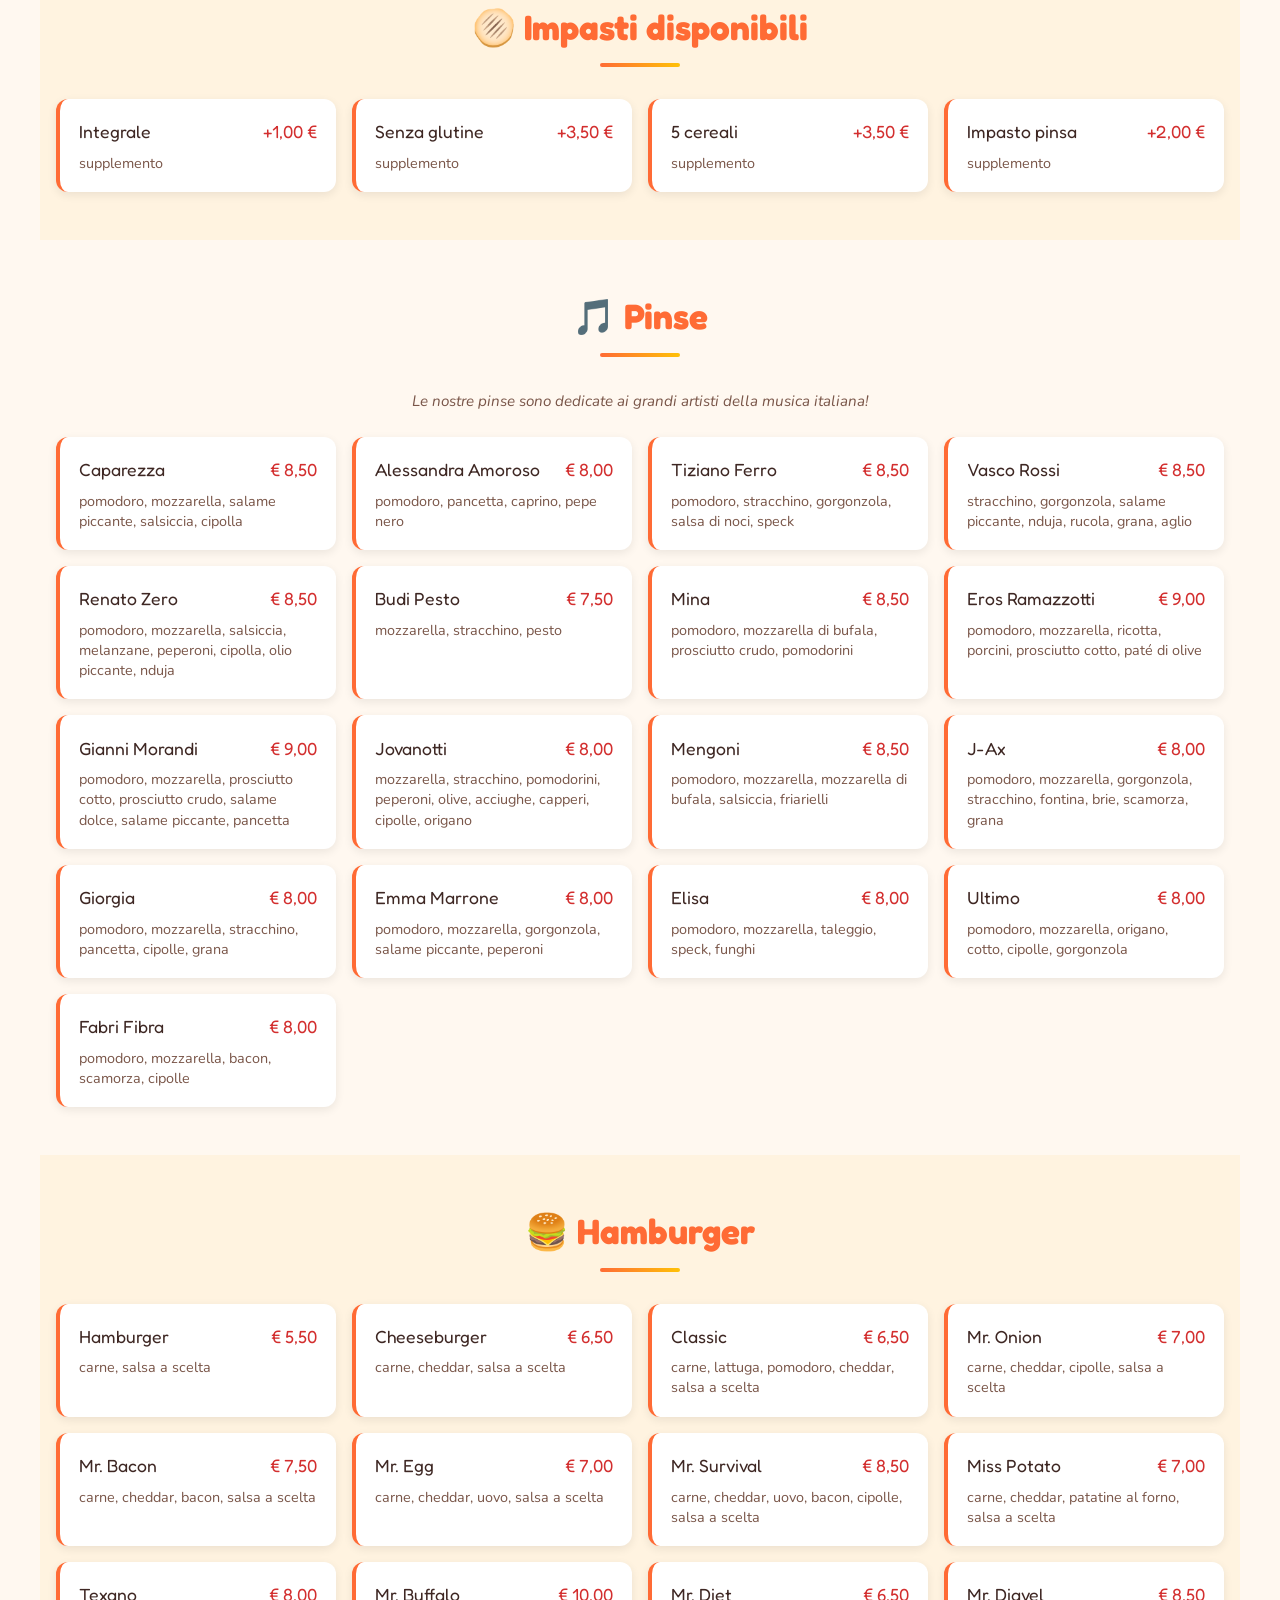
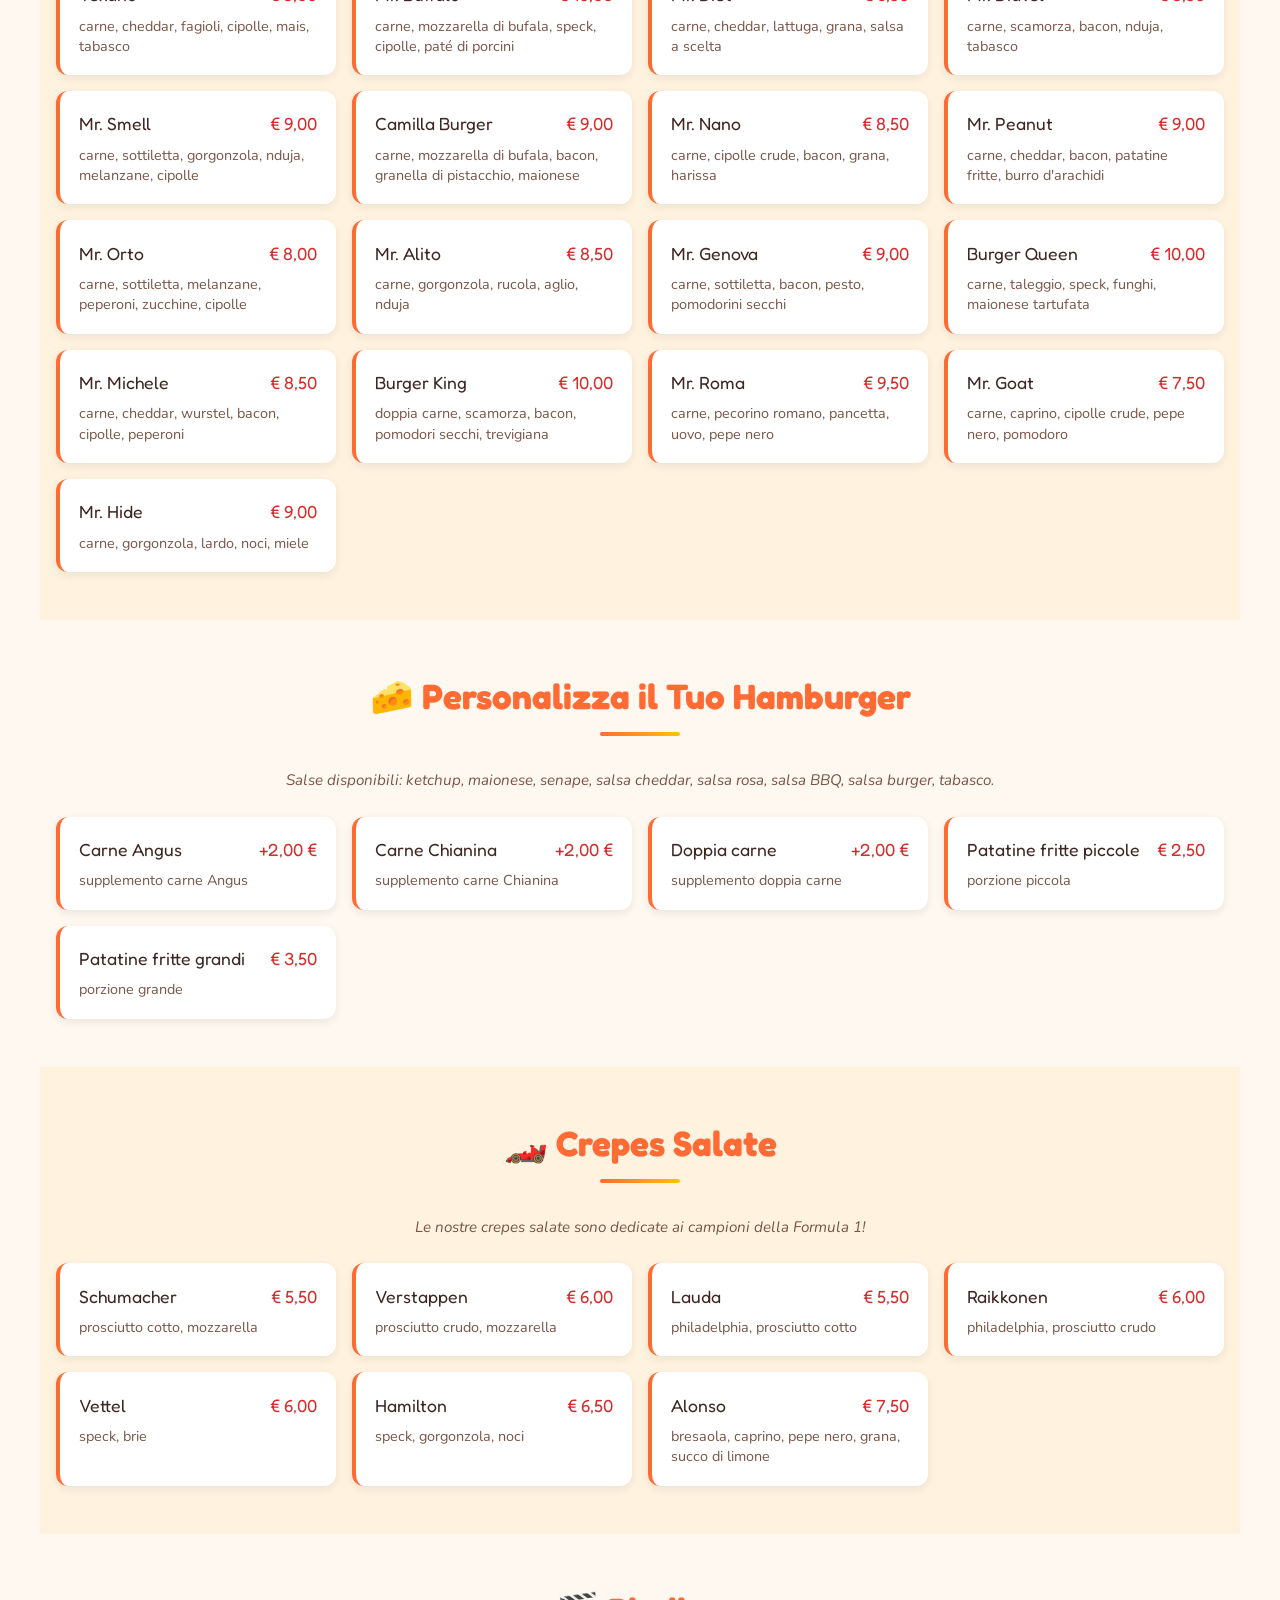
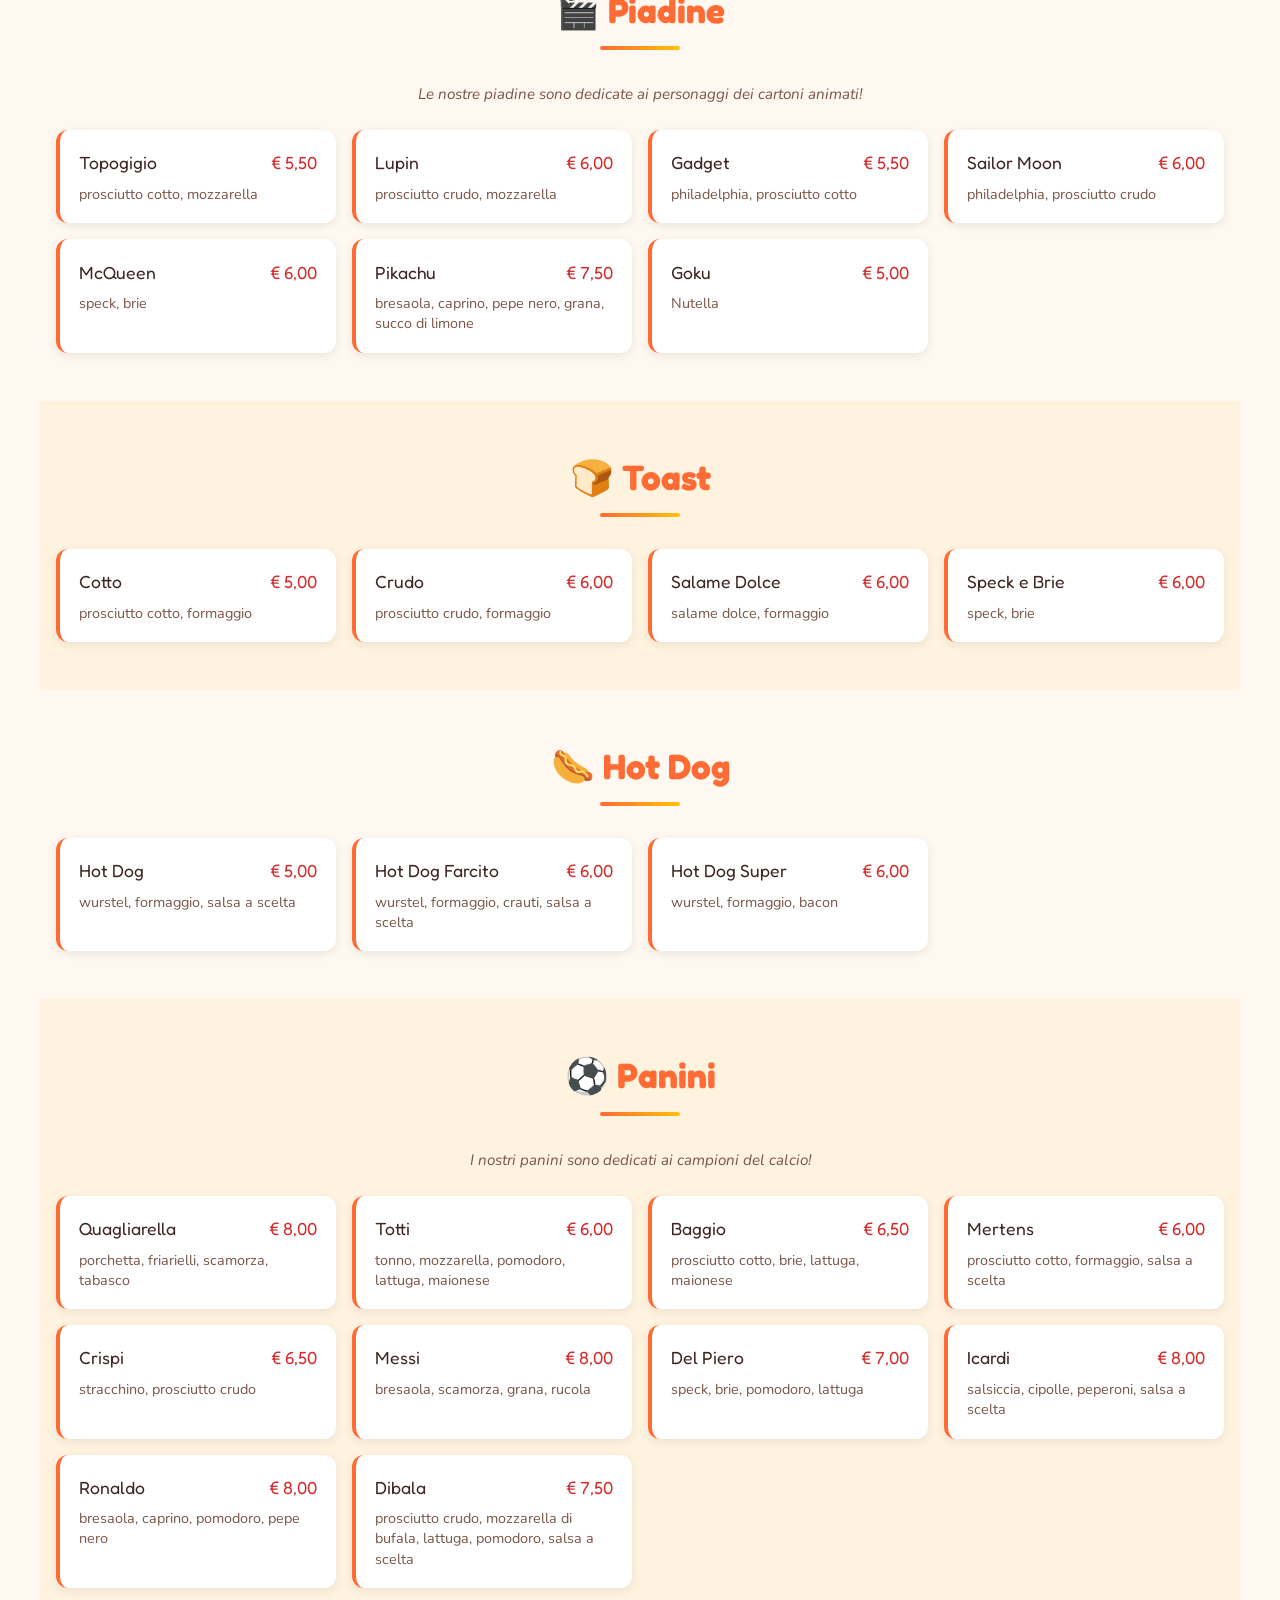
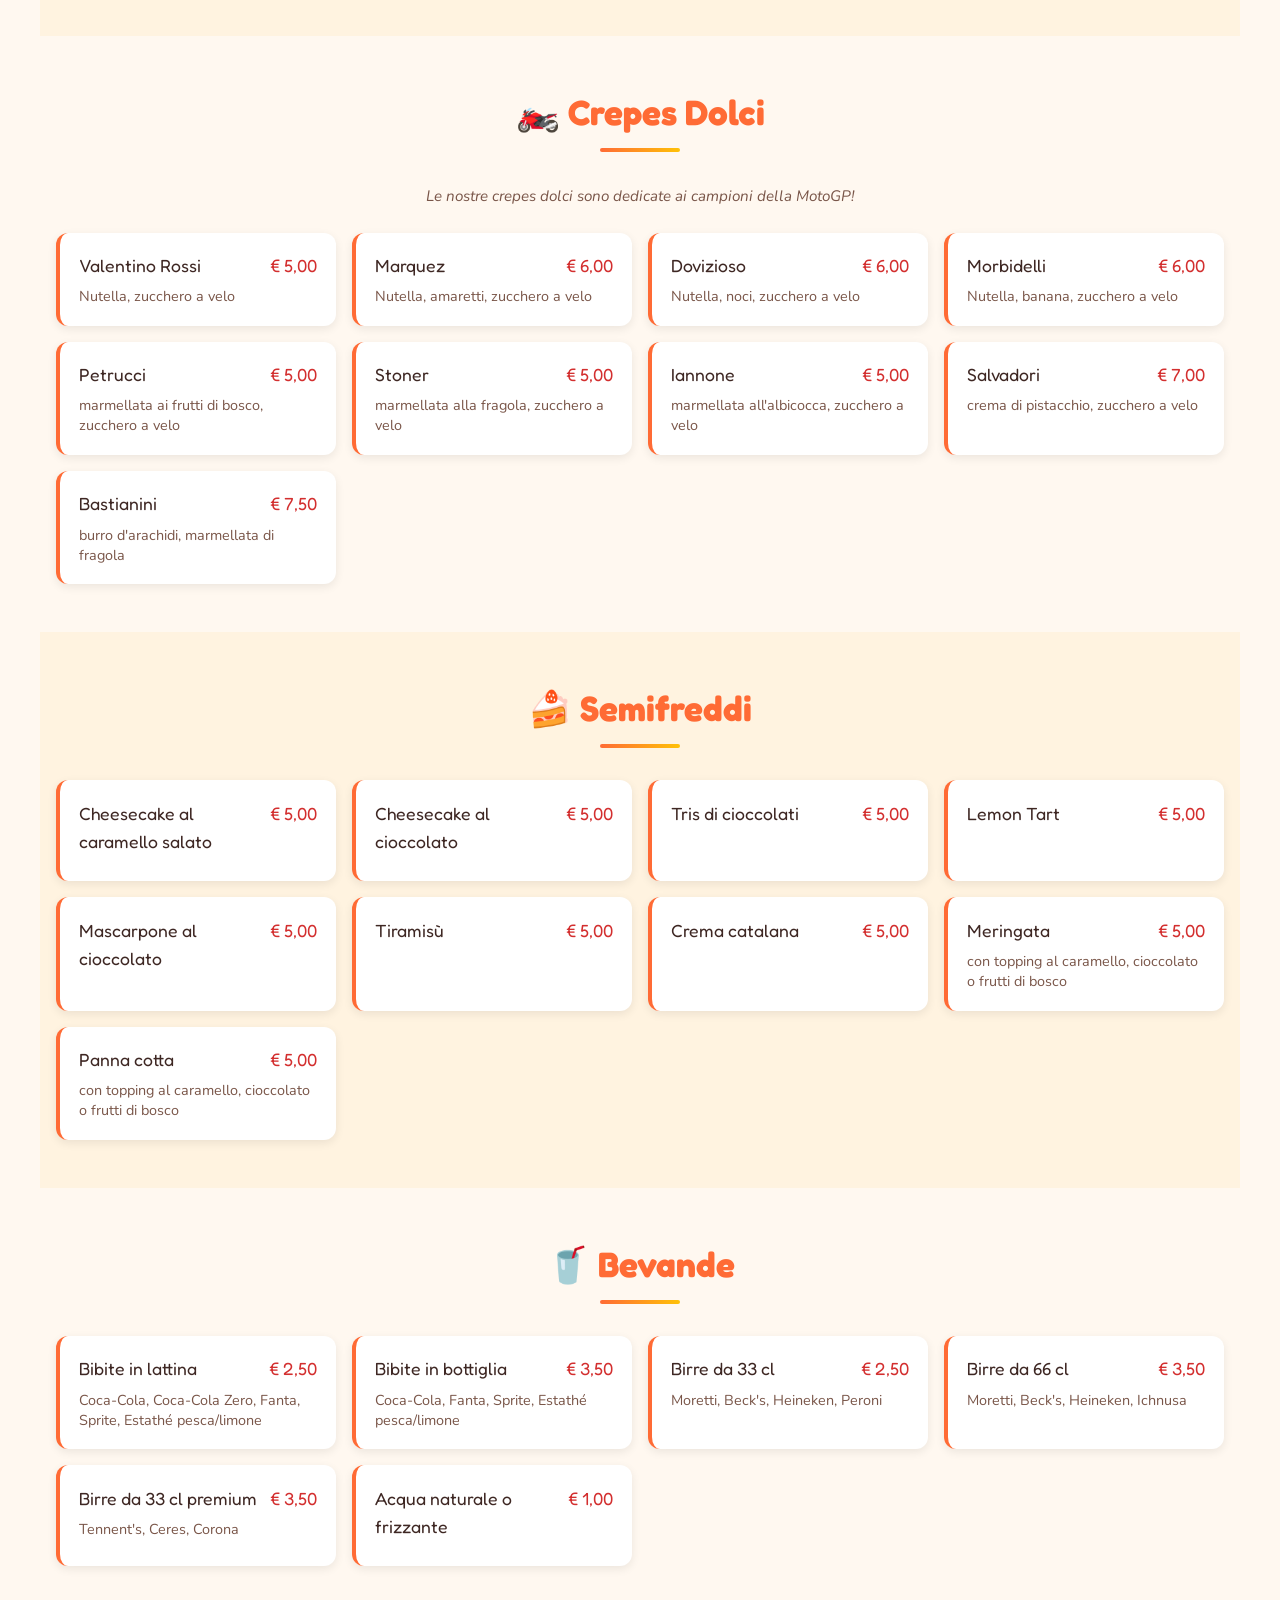
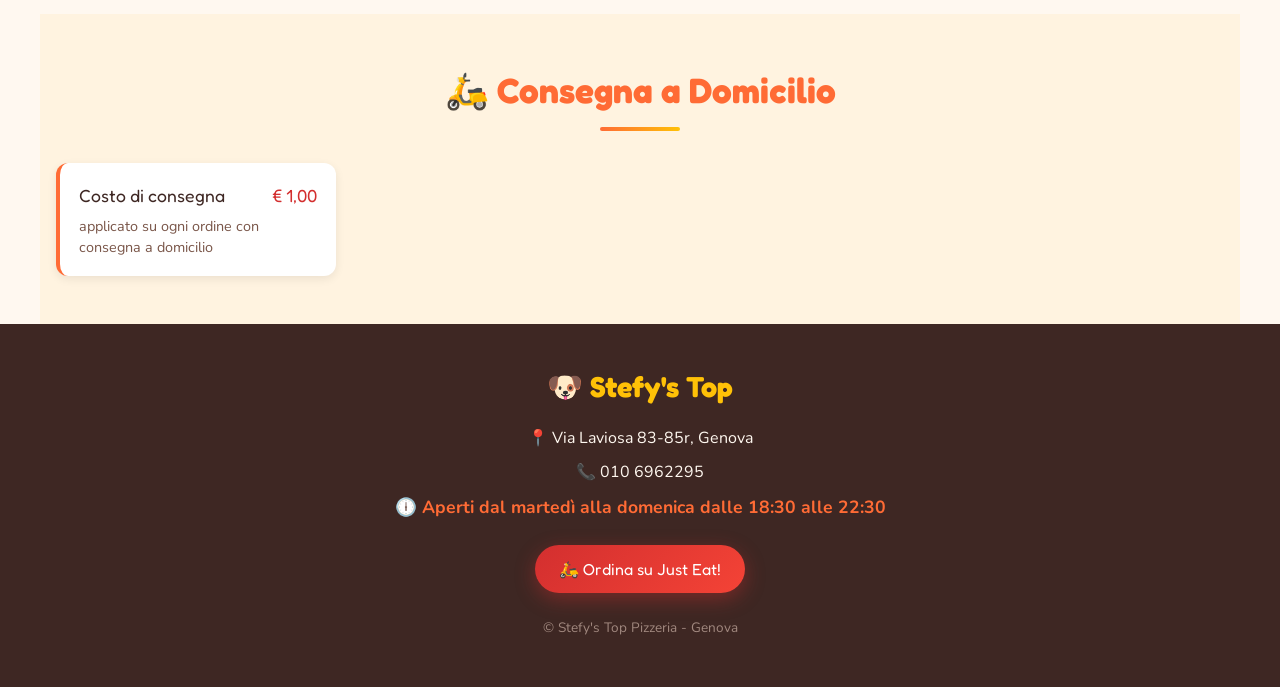
==== commit 5ffba218: "Sposta consegna in sezione dedicata e rinomina Extra Hamburger" ====
--- a/Sito/final/index.html
+++ b/Sito/final/index.html
@@ -39,7 +39,7 @@
             <a href="#impasti">🫓 Impasti</a>
             <a href="#pinse">🎵 Pinse</a>
             <a href="#hamburger">🍔 Hamburger</a>
-            <a href="#extra-hamburger">➕ Extra</a>
+                            <a href="#extra-hamburger">🧀 Personalizza</a>
             <a href="#crepes-salate">🏎️ Crepes Salate</a>
             <a href="#piadine">🎬 Piadine</a>
             <a href="#toast">🍞 Toast</a>
@@ -48,6 +48,7 @@
             <a href="#crepes-dolci">🏍️ Crepes Dolci</a>
             <a href="#semifreddi">🍰 Semifreddi</a>
             <a href="#bevande">🥤 Bevande</a>
+                <a href="#consegna">🛵 Consegna</a>
         </div>
     </nav>
 
@@ -747,7 +748,7 @@
 
     <!-- ===== EXTRA HAMBURGER ===== -->
     <section class="menu-section" id="extra-hamburger">
-        <h2>➕ Extra Hamburger</h2>
+                    <h2>🧀 Personalizza il Tuo Hamburger</h2>
         <div class="section-divider"></div>
         <p class="section-note">Salse disponibili: ketchup, maionese, senape, salsa cheddar, salsa rosa, salsa BBQ, salsa burger, tabasco.</p>
         <div class="menu-grid">
@@ -1051,12 +1052,20 @@
             <div class="menu-card">
 <div class="item-header"><span class="item-name">Acqua naturale o frizzante</span><span class="item-price">€ 1,00</span></div>
 </div>
-            <div class="menu-card">
-<div class="item-header"><span class="item-name">Consegna</span><span class="item-price">€ 1,00</span></div>
-<p class="item-desc">costo di consegna a domicilio</p>
-</div>
-        </div>
-    </section>
+                    </div>
+    </section>
+
+        <!-- ===== CONSEGNA ===== -->
+        <section class="menu-section" id="consegna">
+            <h2>🛵 Consegna a Domicilio</h2>
+            <div class="section-divider"></div>
+            <div class="menu-grid">
+                <div class="menu-card">
+<div class="item-header"><span class="item-name">Costo di consegna</span><span class="item-price">€ 1,00</span></div>
+<p class="item-desc">applicato su ogni ordine con consegna a domicilio</p>
+</div>
+            </div>
+        </section>
 
     <!-- ==========================================================================
          FOOTER - Informazioni ristorante
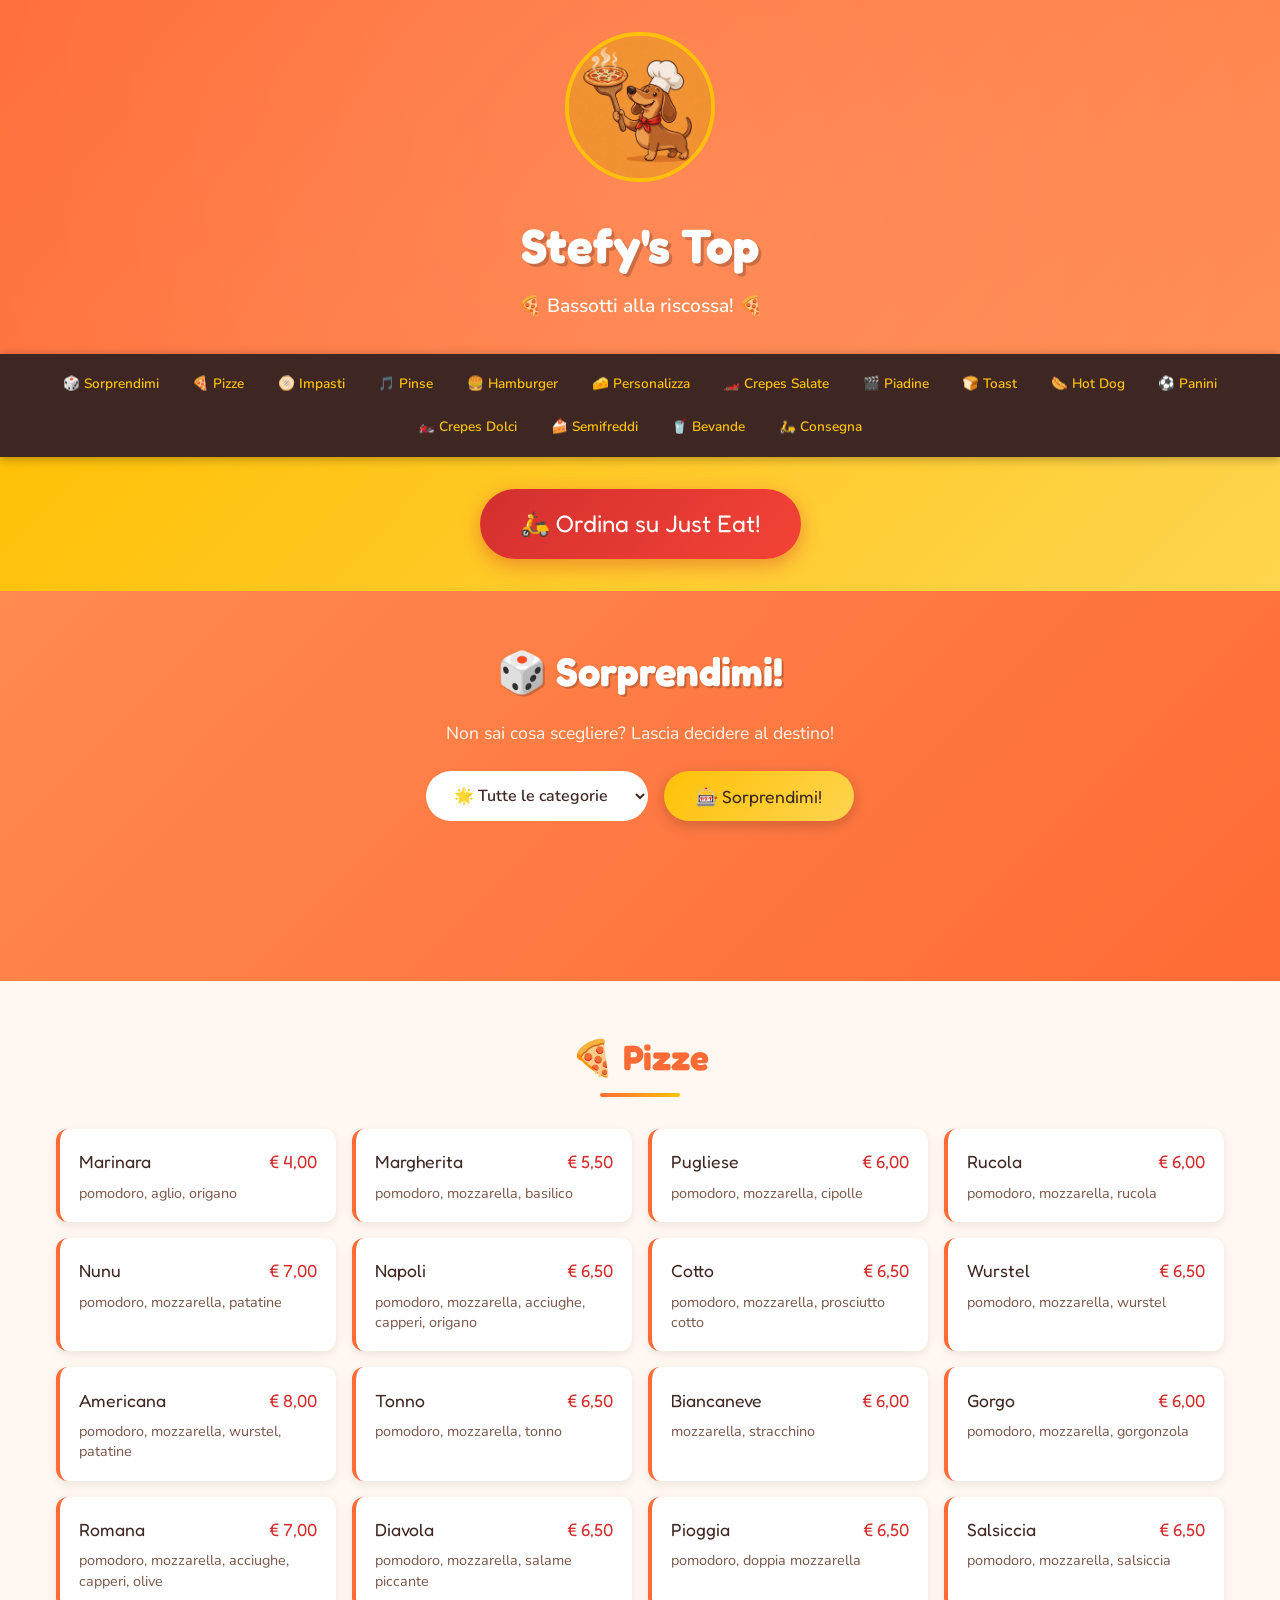
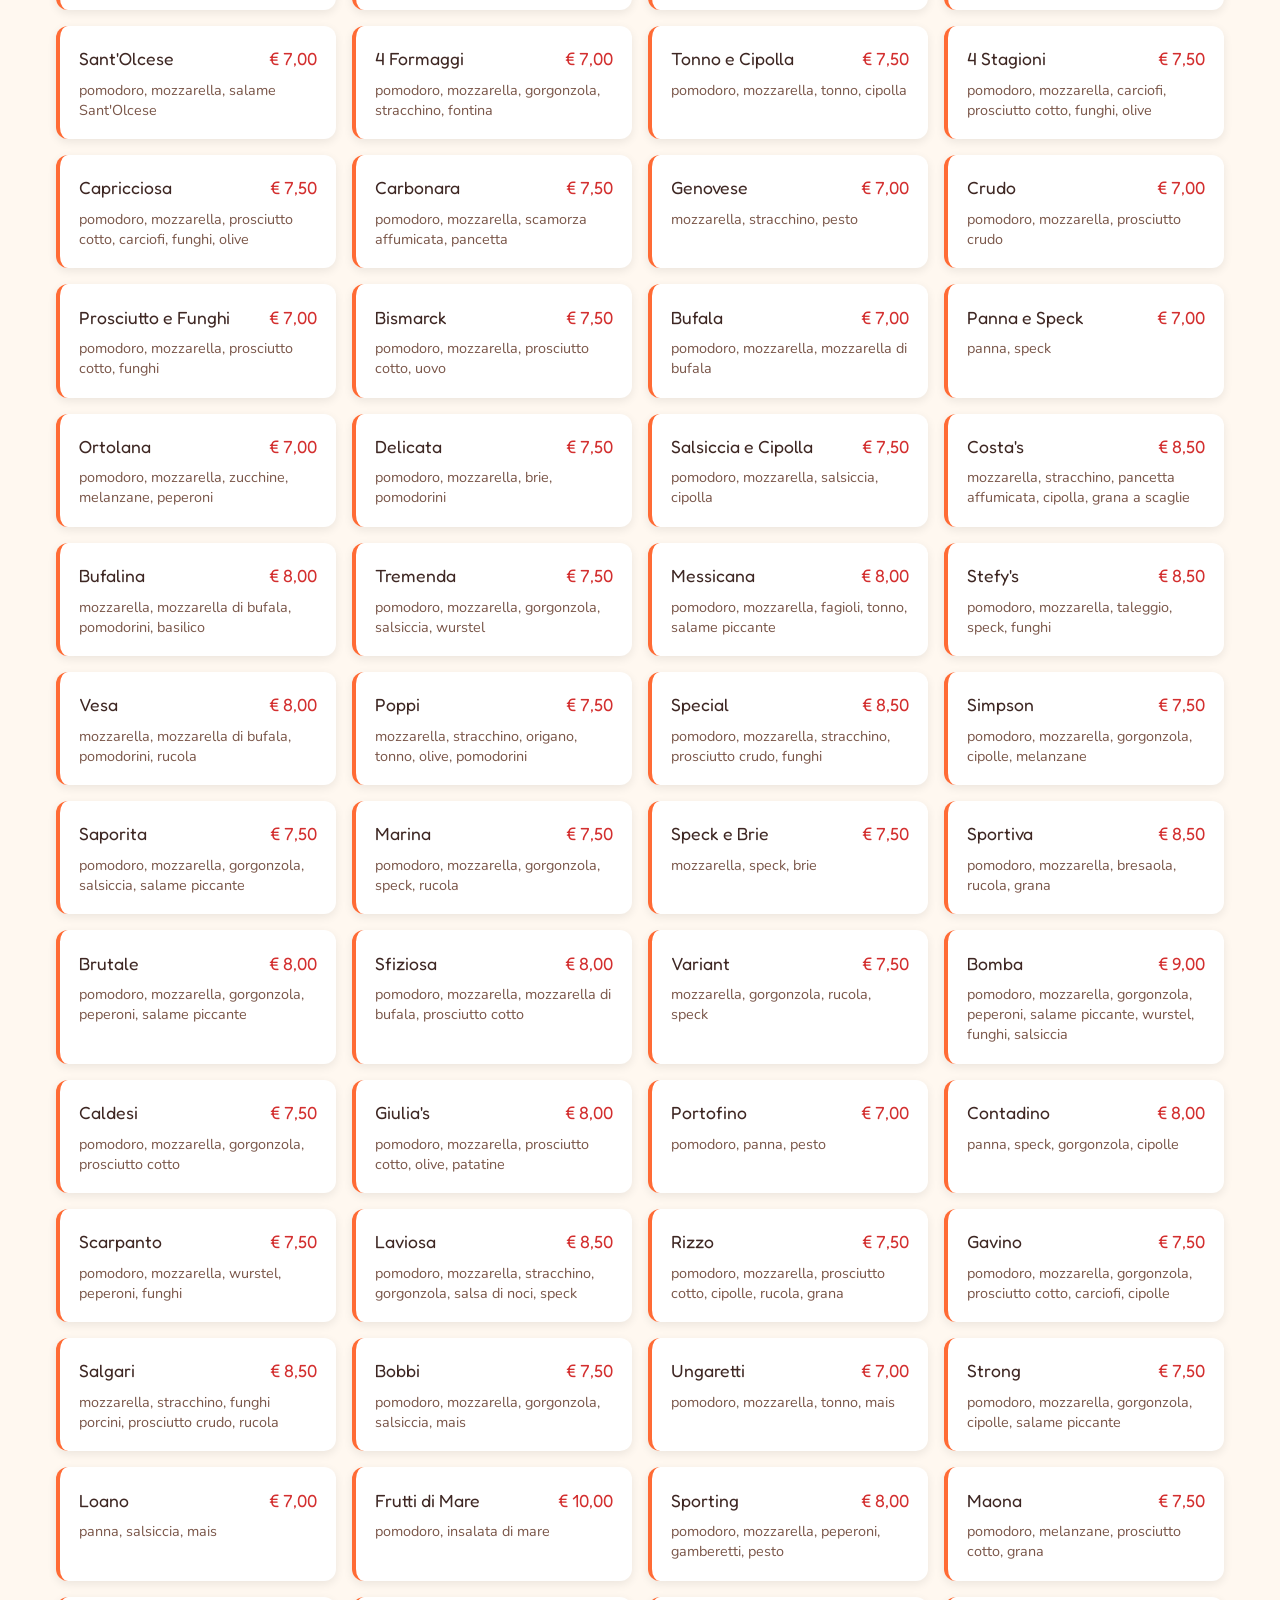
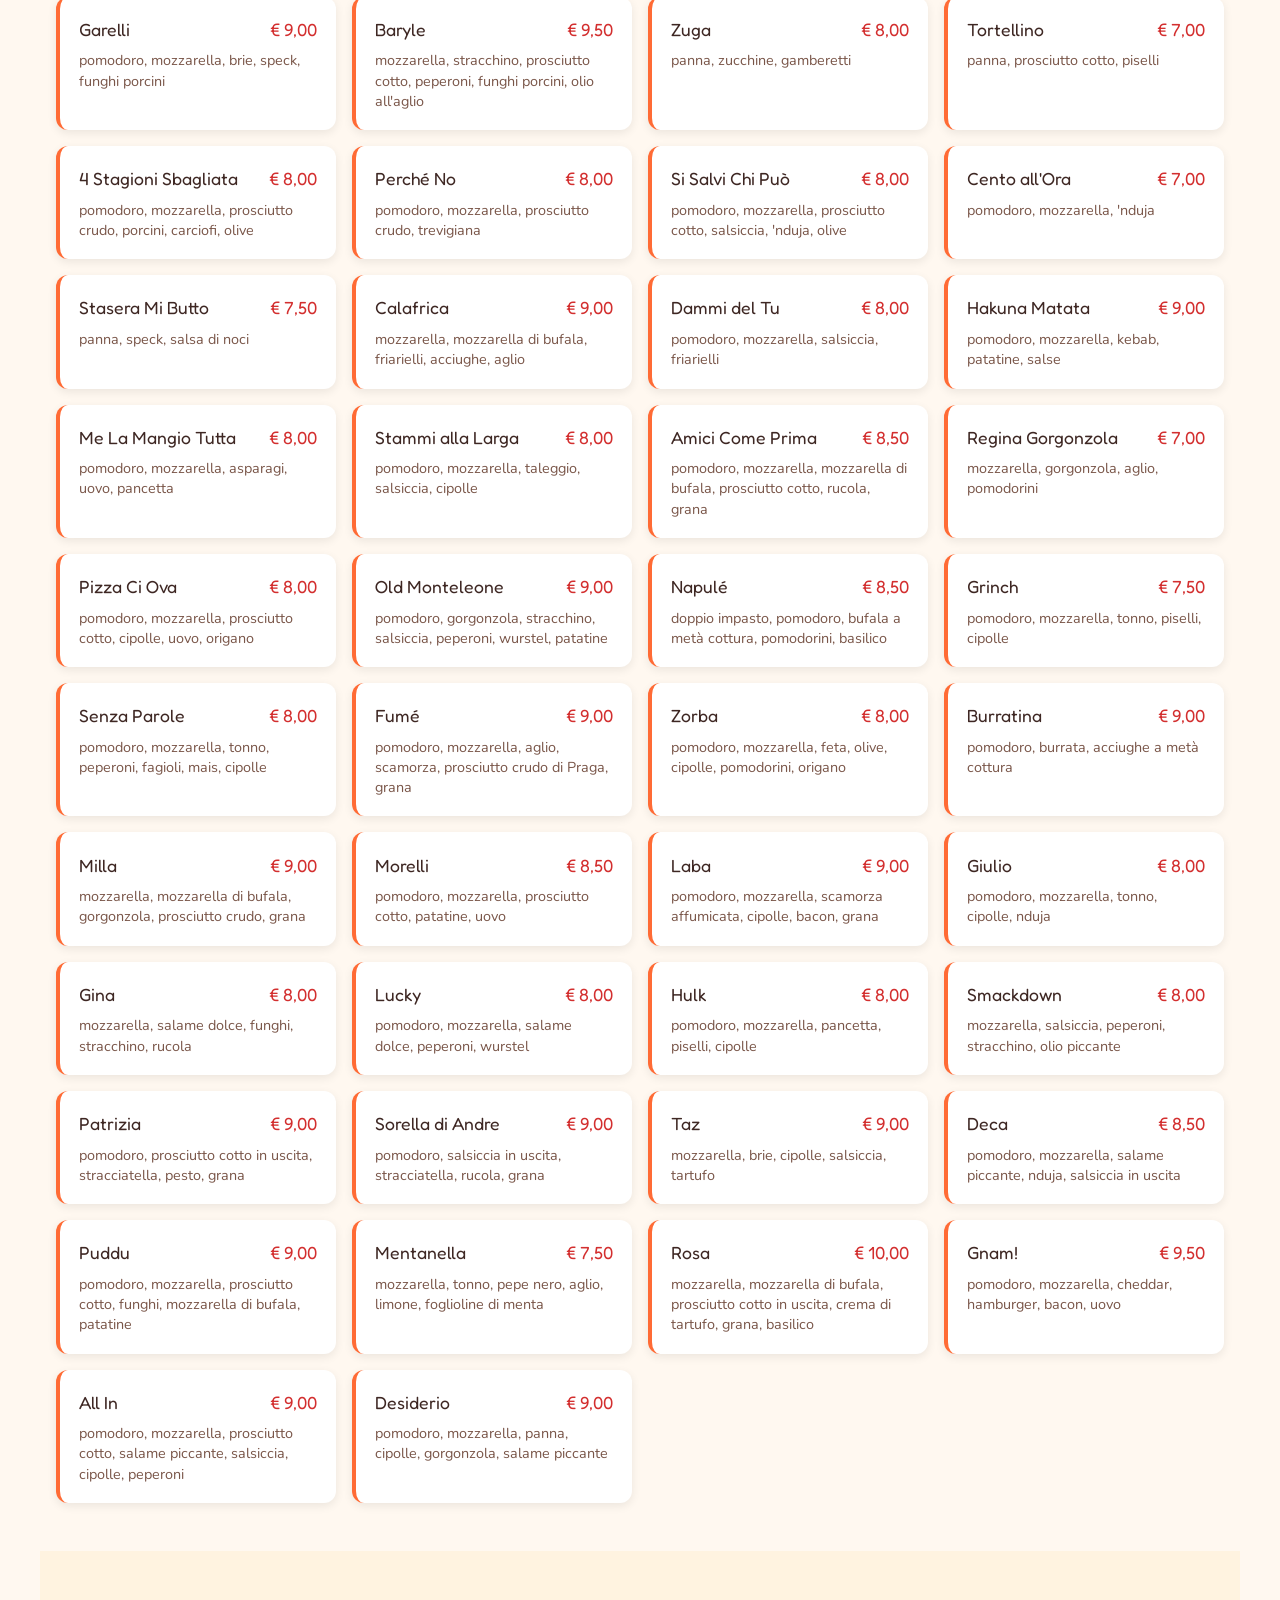
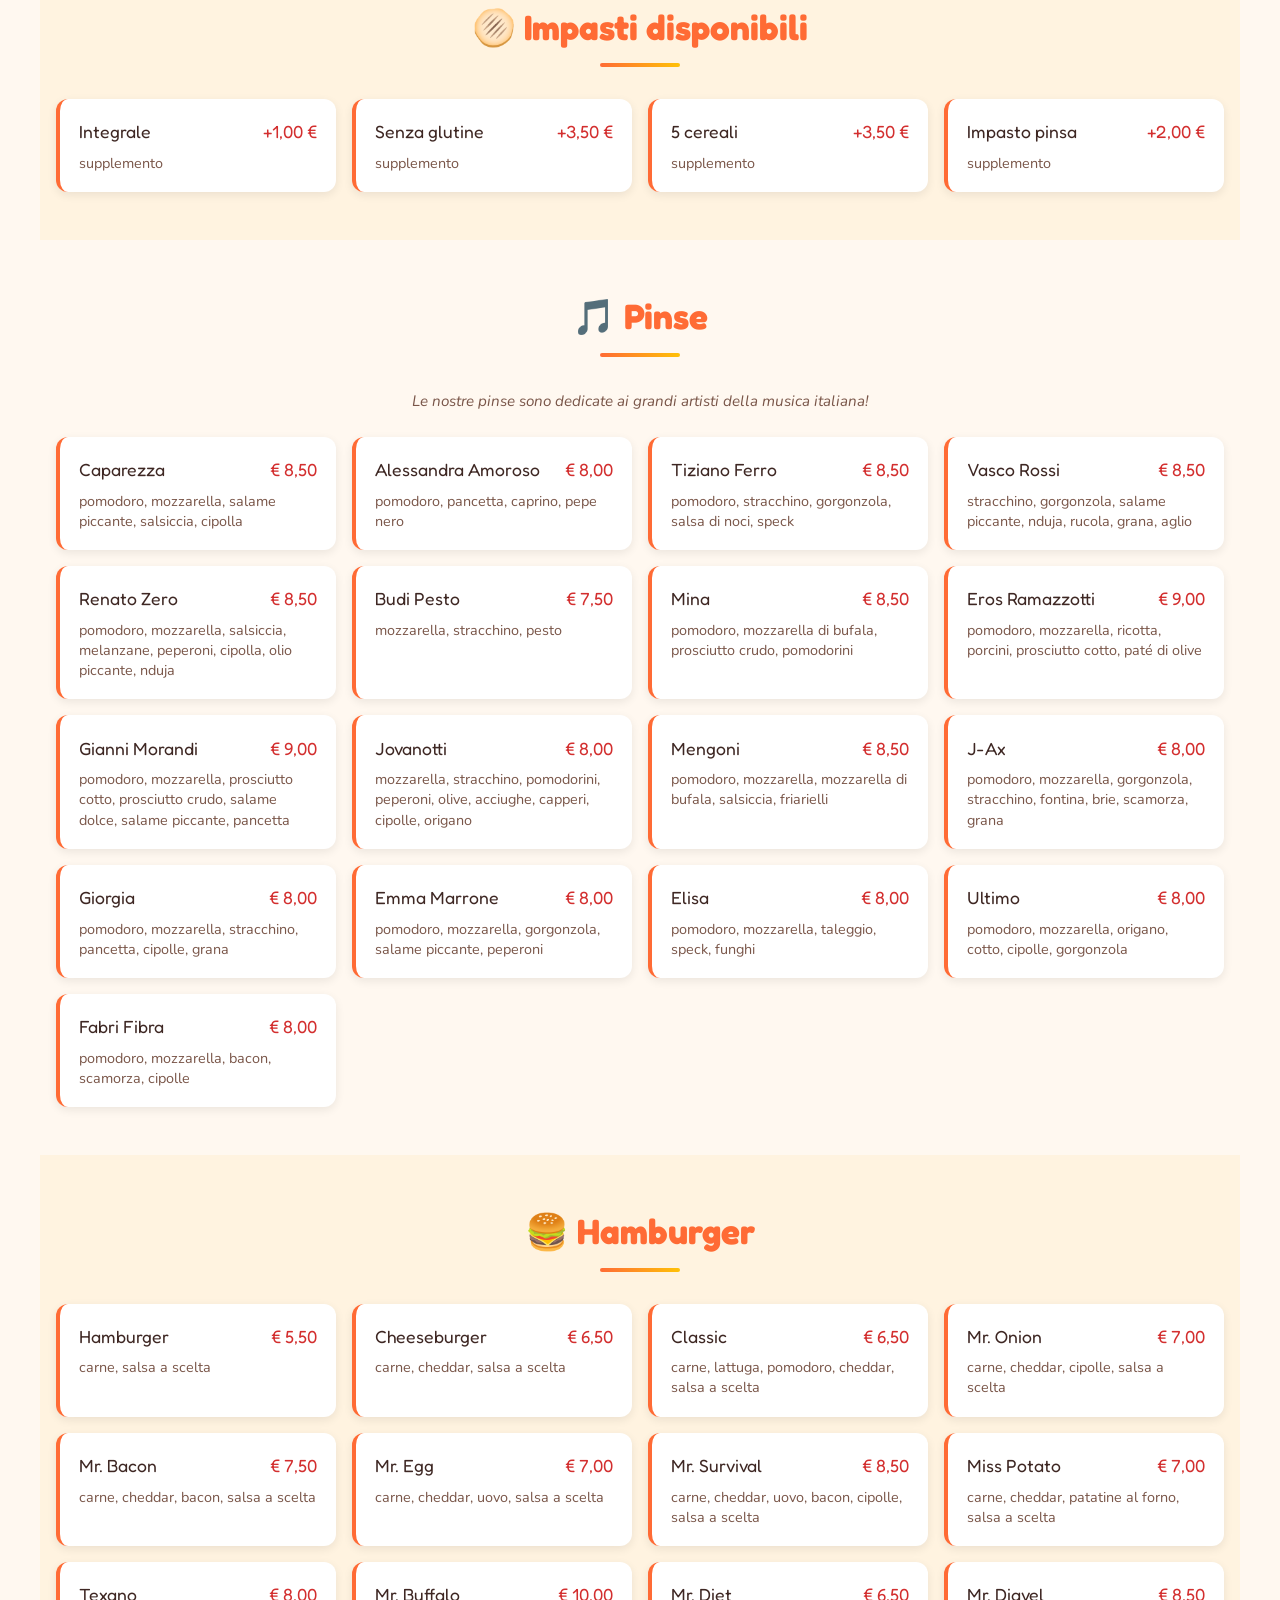
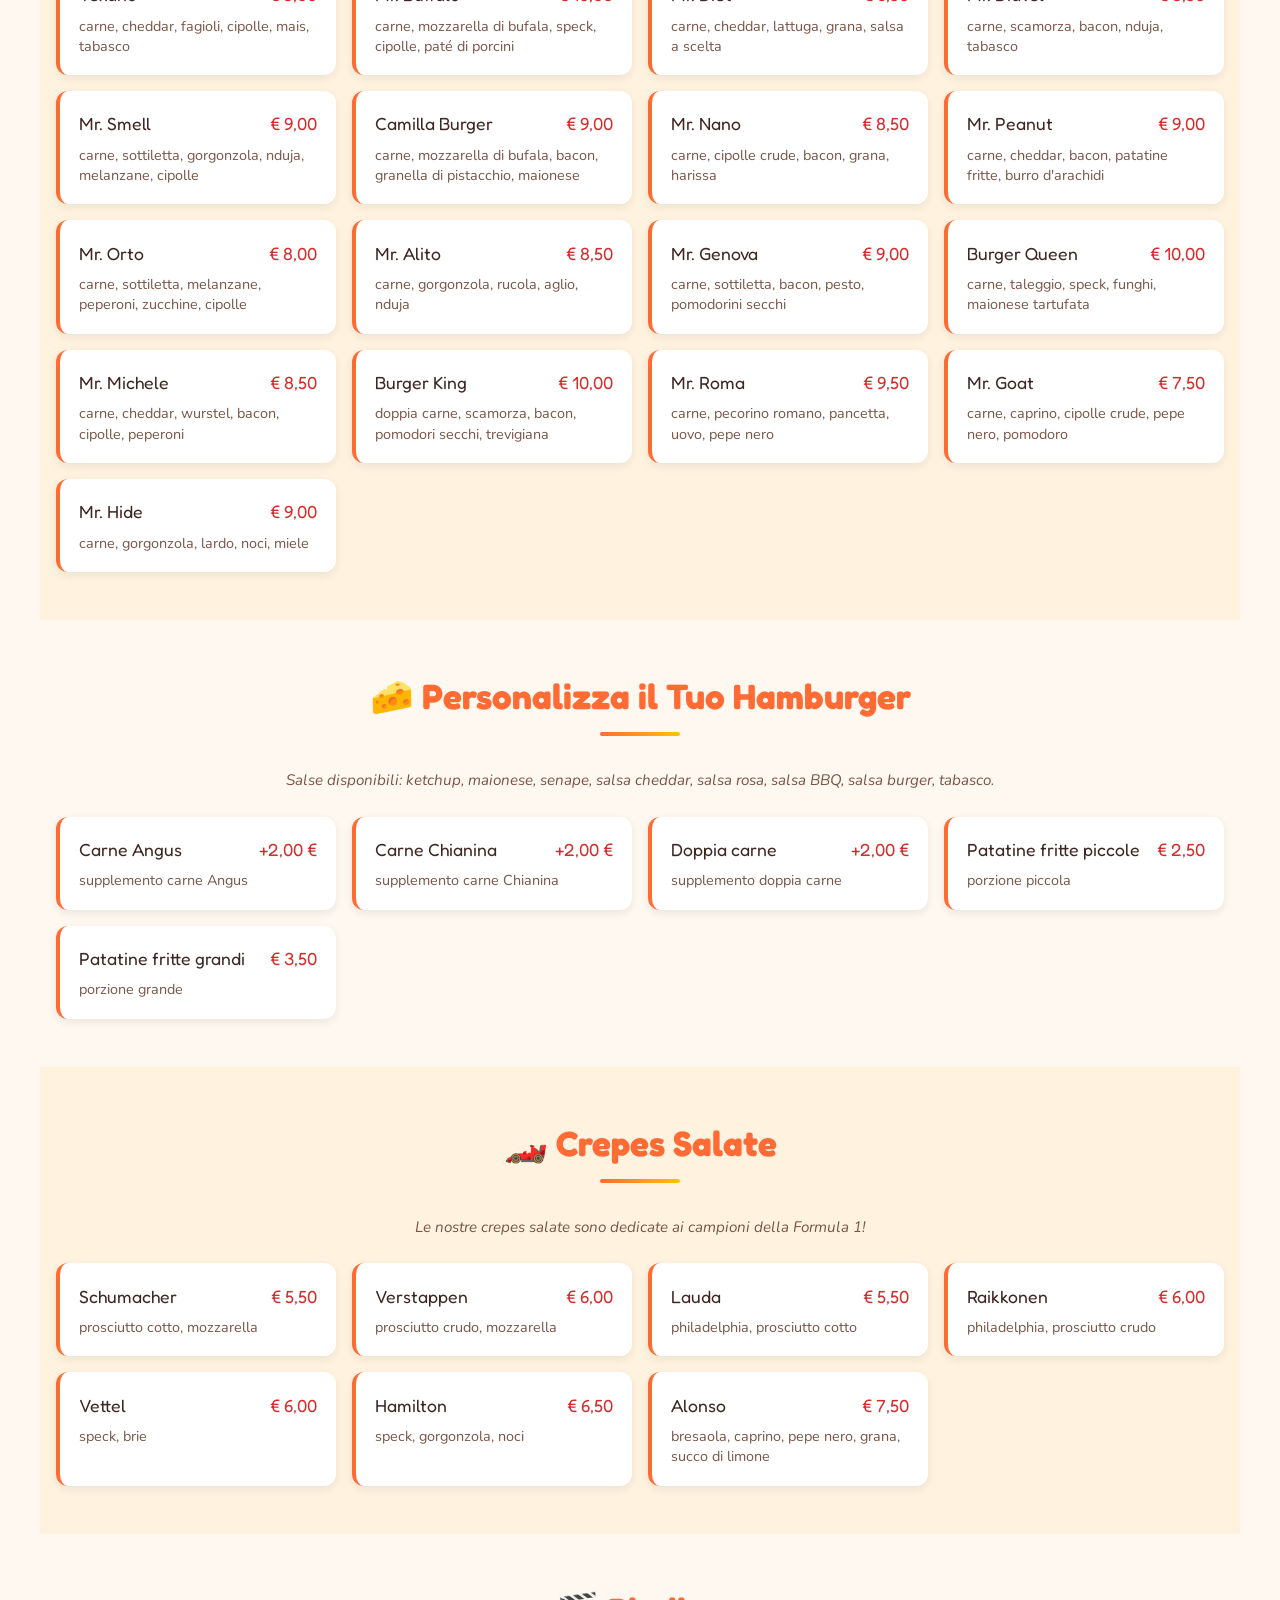
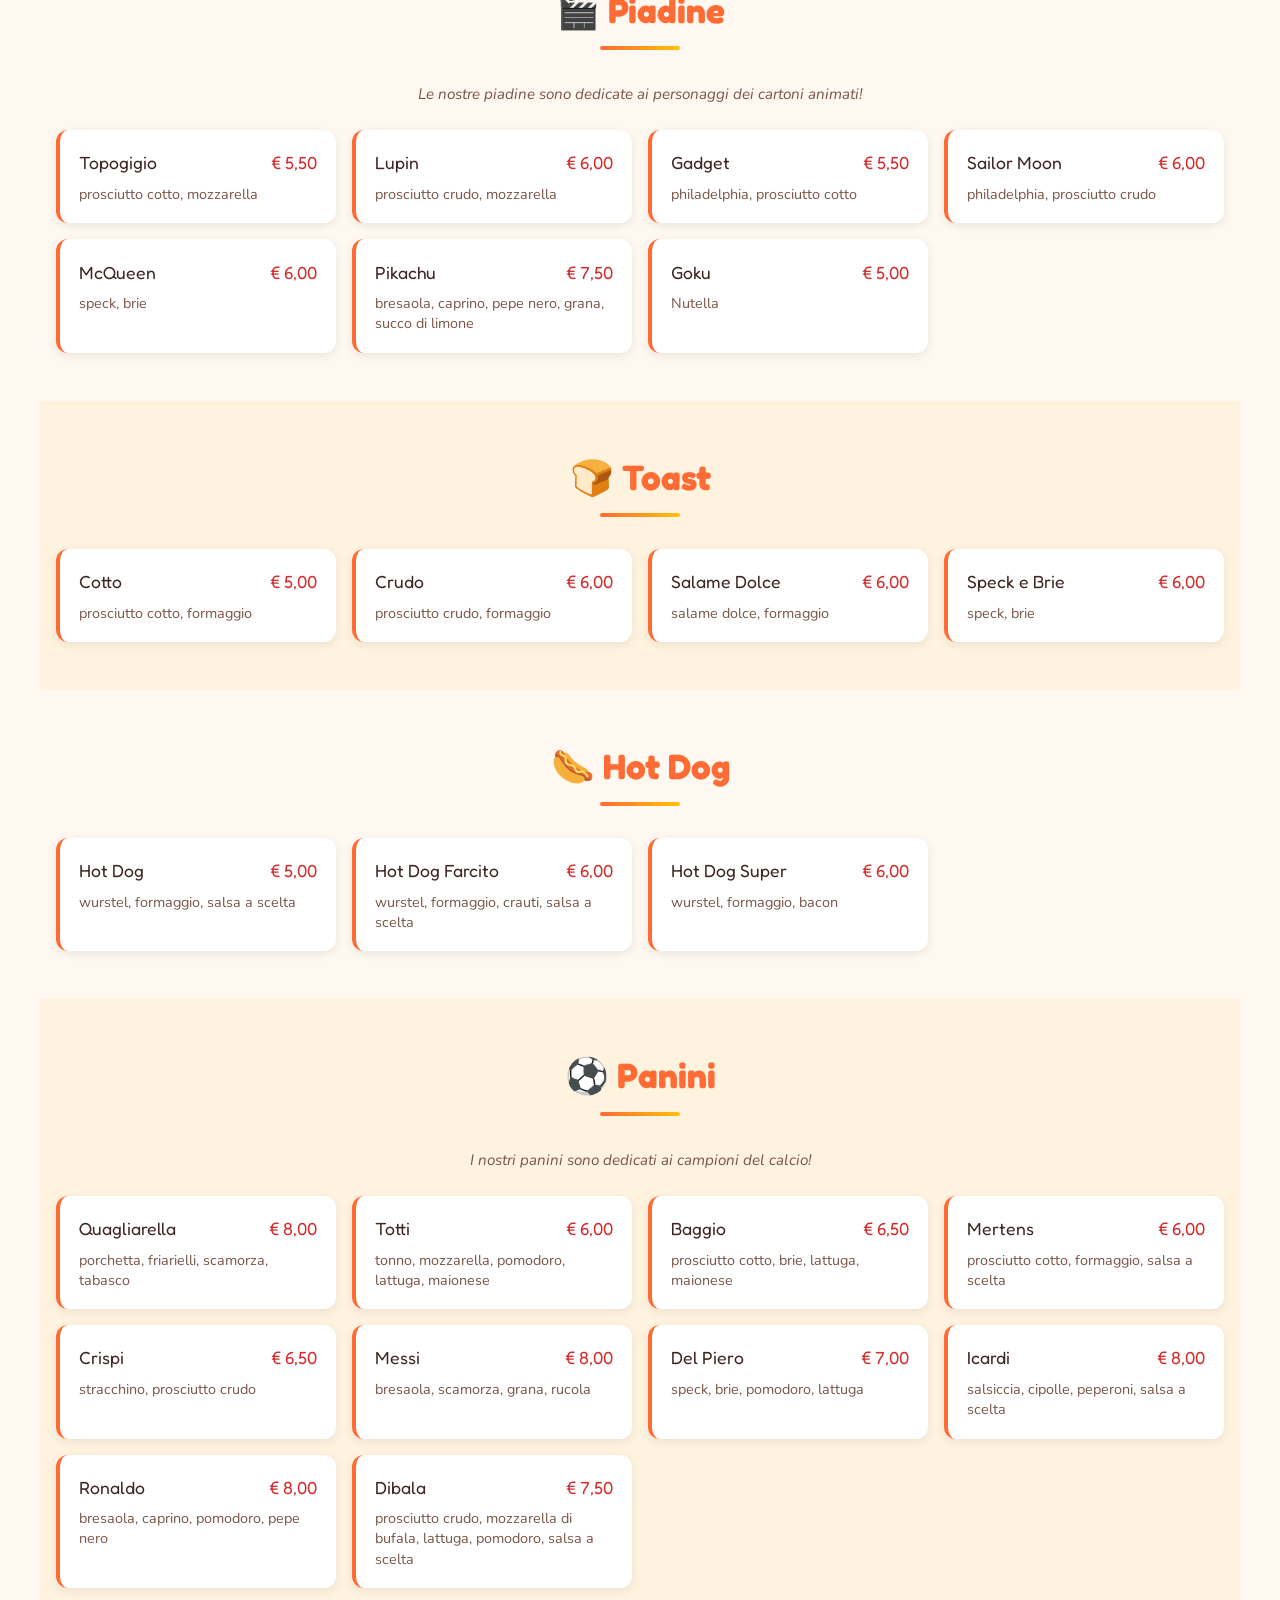
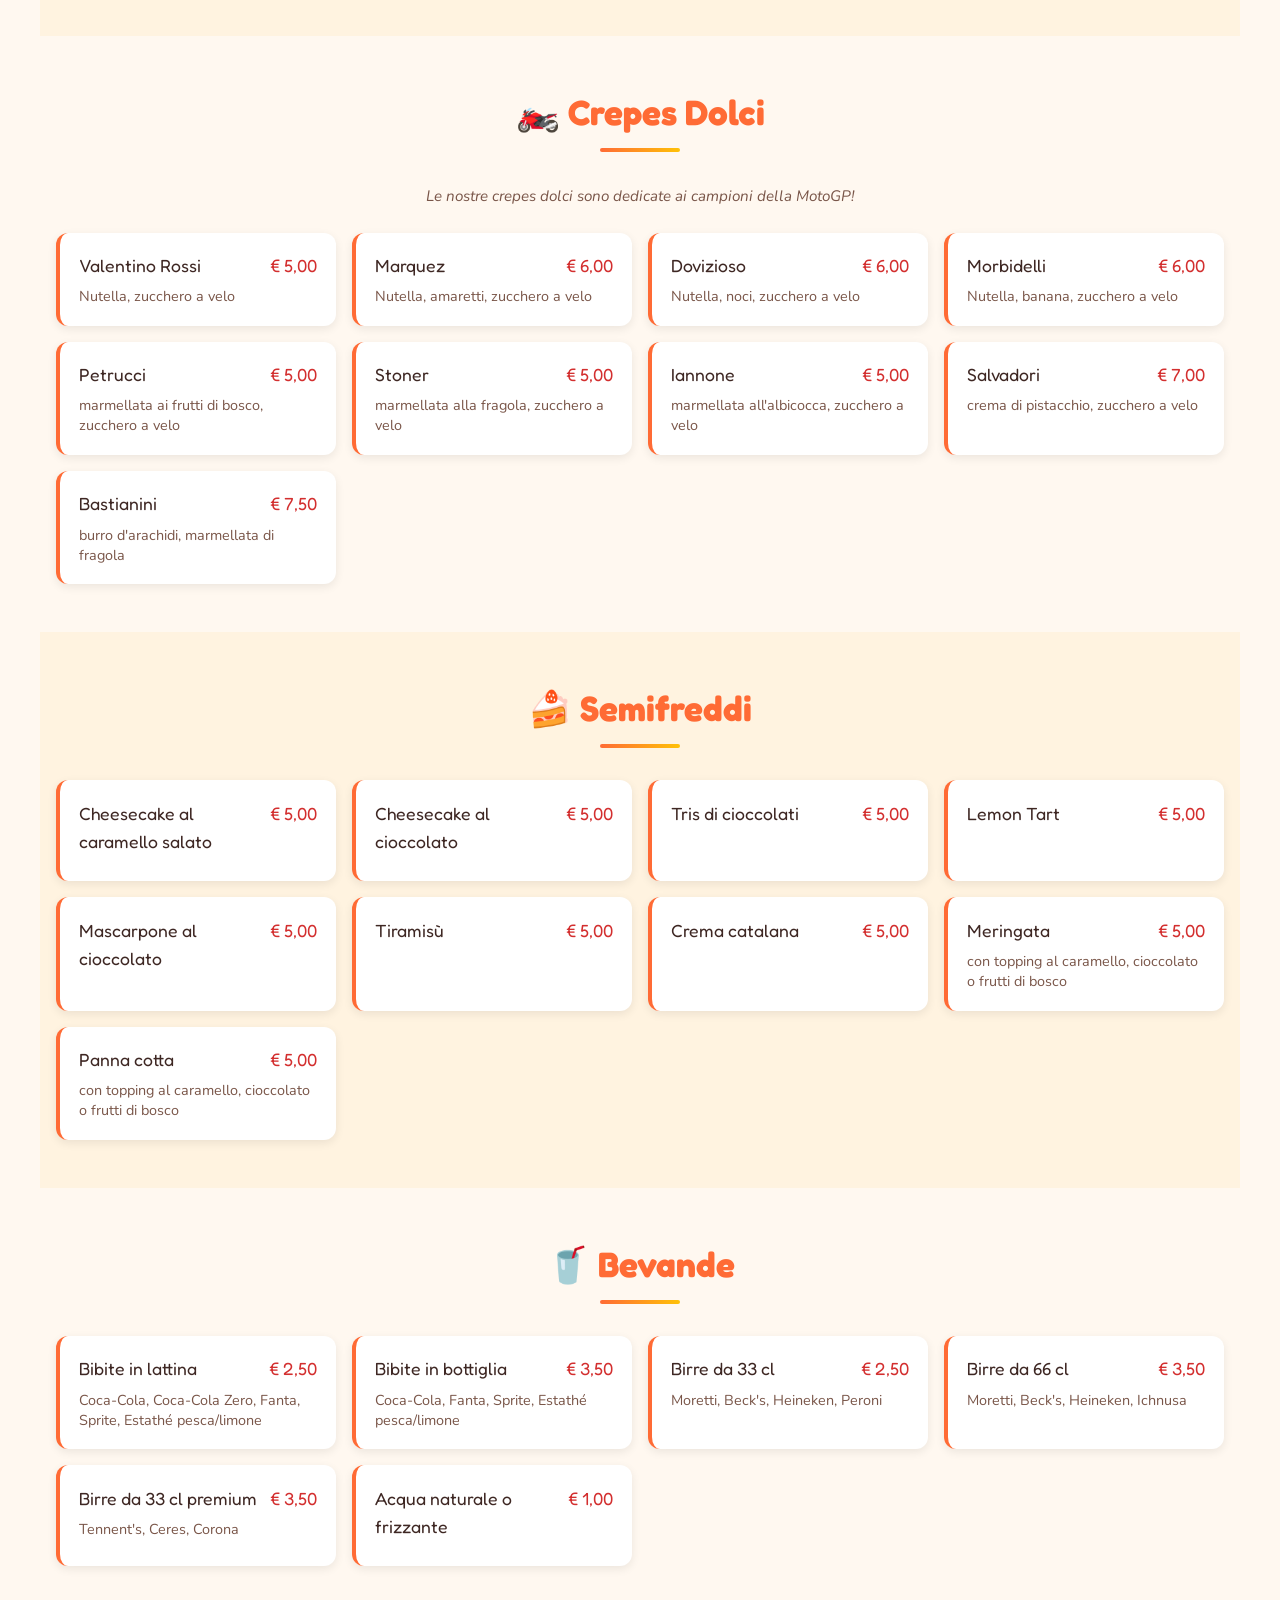
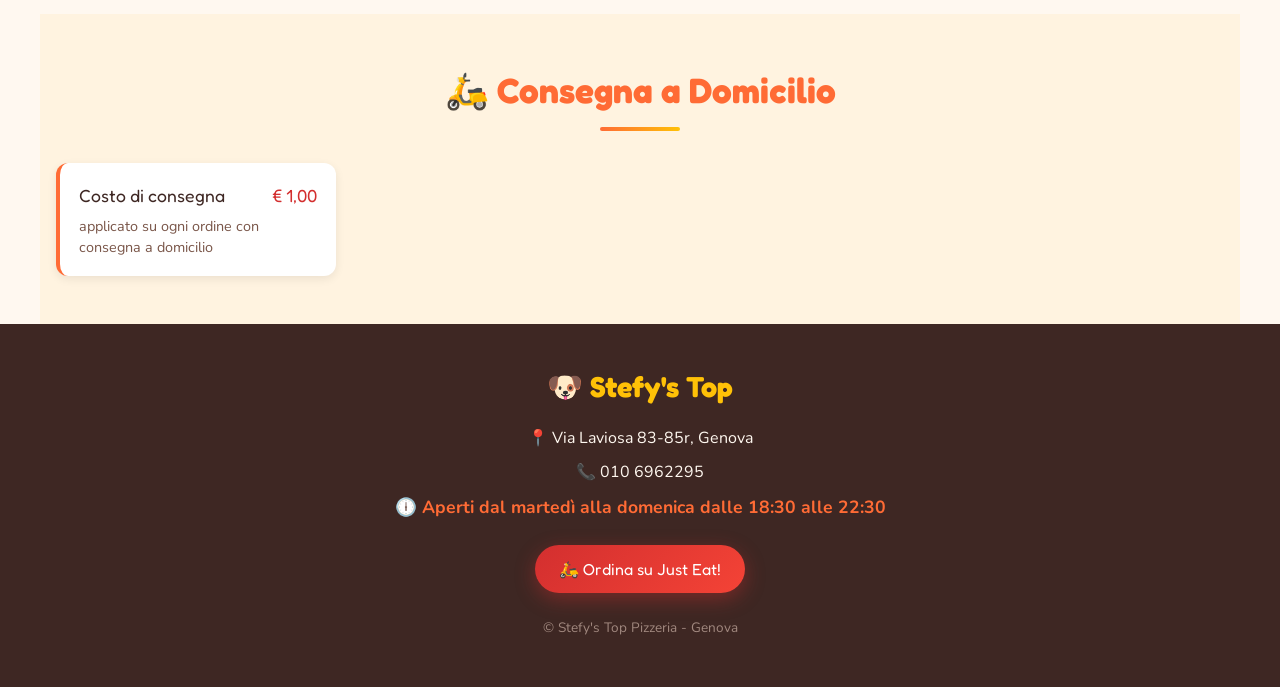
==== commit 2bf87011: "Update tagline in index.html" ====
--- a/Sito/final/index.html
+++ b/Sito/final/index.html
@@ -24,7 +24,7 @@
 class="mascot-img"
 >
             <h1>Stefy's Top</h1>
-            <p class="tagline">🍕 La pizzeria più divertente di Genova! 🍕</p>
+            <p class="tagline">🍕 Bassotti alla riscossa! 🍕</p>
         </div>
     </header>
 
